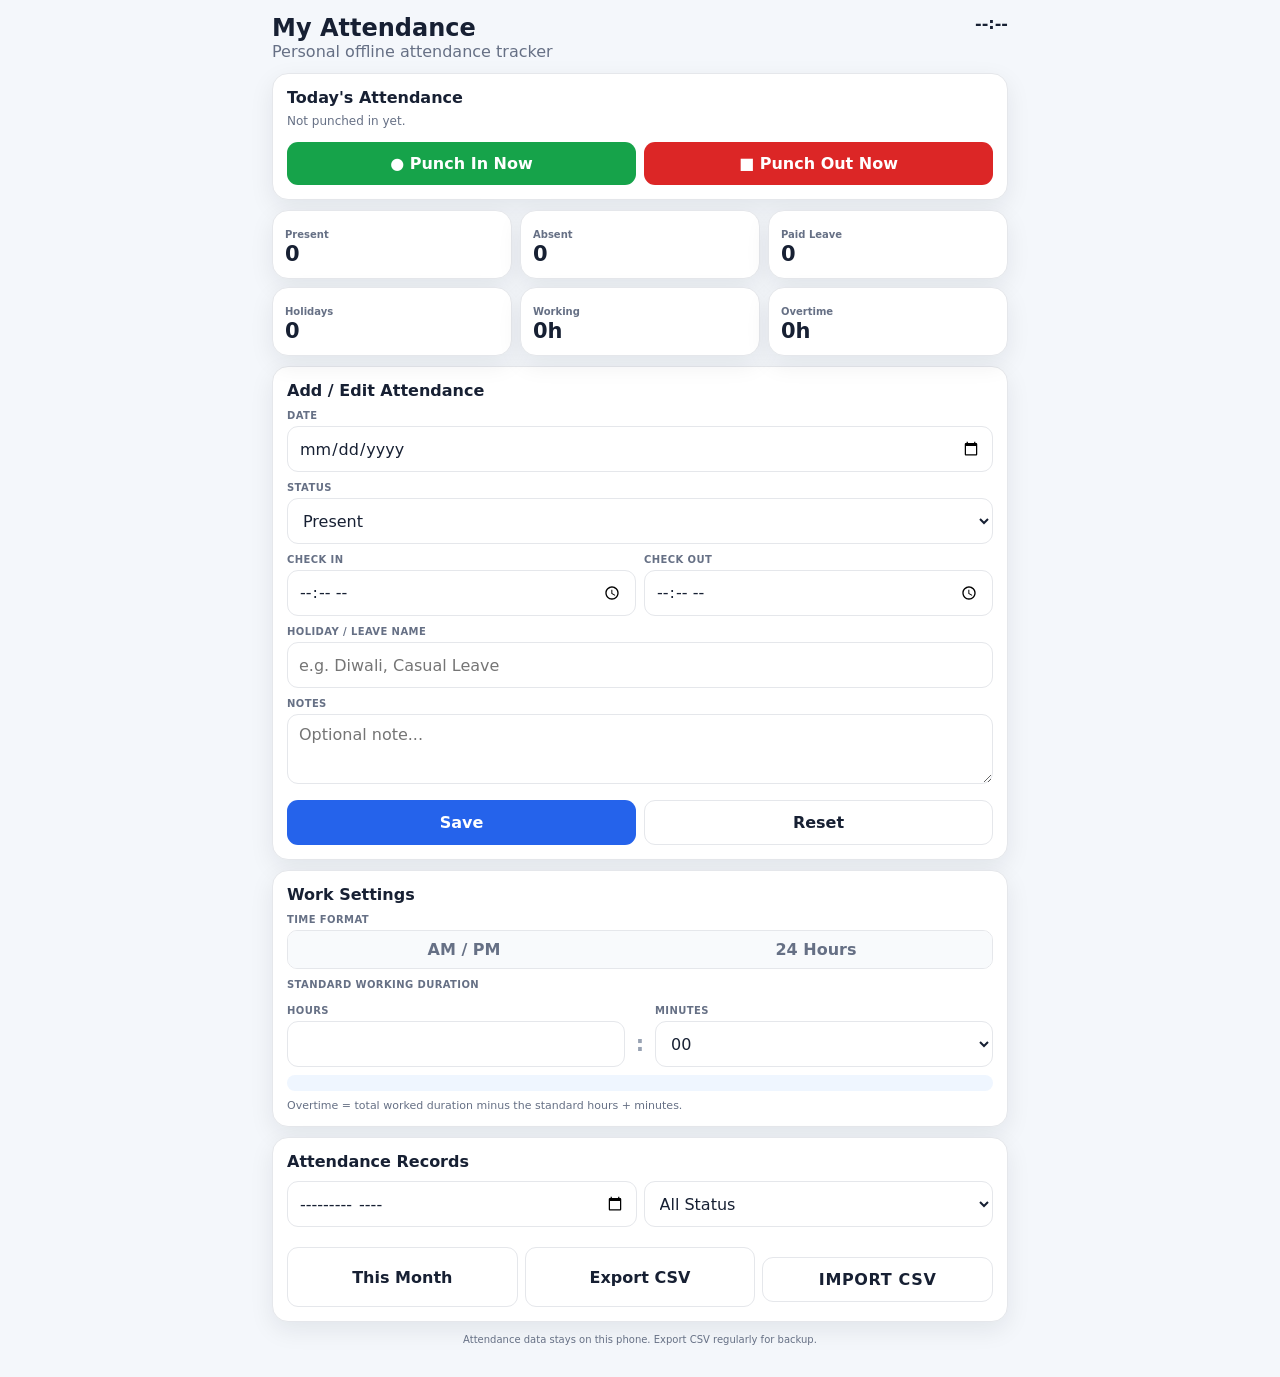
==== app/src/main/assets/index.html @ 07deb820 "Add mobile attendance app UI" ====
<!doctype html>
<html lang="en">
<head>
<meta charset="utf-8"><meta name="viewport" content="width=device-width,initial-scale=1,viewport-fit=cover">
<title>My Attendance</title>
<style>
:root{--bg:#f4f7fb;--card:#fff;--text:#172033;--muted:#667085;--line:#e5e7eb;--blue:#2563eb;--green:#16a34a;--red:#dc2626;--shadow:0 8px 24px rgba(16,24,40,.08)}*{box-sizing:border-box}body{margin:0;background:var(--bg);color:var(--text);font-family:system-ui,-apple-system,Segoe UI,Roboto,Arial,sans-serif}.wrap{max-width:760px;margin:auto;padding:14px 12px 32px}.head{display:flex;justify-content:space-between;align-items:flex-start;gap:12px;margin-bottom:12px}h1{font-size:24px;margin:0}.sub,.muted{color:var(--muted)}.clock{text-align:right;font-weight:800}.clock small{display:block;font-weight:600;color:var(--muted);font-size:11px}.card{background:var(--card);border:1px solid var(--line);border-radius:16px;box-shadow:var(--shadow)}.today{padding:14px;margin-bottom:10px}.today h2{font-size:16px;margin:0 0 5px}.todayInfo{font-size:12px;color:var(--muted);line-height:1.5}.punch{display:grid;grid-template-columns:1fr 1fr;gap:8px;margin-top:12px}button,.btn{border:0;border-radius:11px;padding:12px;font:inherit;font-weight:800;cursor:pointer}.in{background:var(--green);color:#fff}.out{background:var(--red);color:#fff}.secondary{background:#fff;border:1px solid var(--line);color:var(--text)}.primary{background:var(--blue);color:#fff}.stats{display:grid;grid-template-columns:repeat(3,1fr);gap:8px;margin-bottom:10px}.stat{padding:12px}.stat b{display:block;font-size:21px}.stat span{font-size:10px;color:var(--muted);font-weight:800}.panel{padding:14px;margin-bottom:10px}.panel h2{font-size:16px;margin:0 0 10px}label{display:block;font-size:10px;letter-spacing:.04em;color:var(--muted);font-weight:900;text-transform:uppercase;margin:10px 0 5px}input,select,textarea{width:100%;min-height:46px;border:1px solid var(--line);border-radius:11px;padding:10px 11px;background:#fff;color:var(--text);font:inherit;font-size:16px}textarea{min-height:70px;resize:vertical}.row{display:grid;grid-template-columns:1fr 1fr;gap:8px}.duration{display:grid;grid-template-columns:1fr 18px 1fr;align-items:end;gap:6px}.sep{height:46px;display:grid;place-items:center;font-size:21px;font-weight:900;color:#98a2b3}.seg{display:grid;grid-template-columns:1fr 1fr;border:1px solid var(--line);border-radius:10px;overflow:hidden}.seg button{border-radius:0;background:#f8fafc;color:var(--muted);padding:9px}.seg button.on{background:#fff;color:var(--blue);box-shadow:0 1px 5px rgba(0,0,0,.08)}.actions{display:grid;grid-template-columns:1fr 1fr;gap:8px;margin-top:12px}.toolbar{display:grid;grid-template-columns:1fr 1fr 1fr;gap:7px;margin-top:10px}.toolbar .btn{text-align:center}.filters{display:grid;grid-template-columns:1fr 1fr;gap:7px;margin-bottom:10px}.records{display:grid;gap:8px}.record{border:1px solid var(--line);border-radius:13px;padding:11px;background:#fff}.recordTop{display:flex;justify-content:space-between;gap:8px;align-items:center;border-bottom:1px solid #eef1f5;padding-bottom:7px;margin-bottom:7px}.date{font-weight:900}.badge{font-size:10px;font-weight:900;padding:4px 7px;border-radius:999px}.present{background:#dcfce7;color:#166534}.absent{background:#fee2e2;color:#991b1b}.paid{background:#ede9fe;color:#5b21b6}.unpaid{background:#fff1f2;color:#9f1239}.half{background:#fef3c7;color:#92400e}.holiday{background:#cffafe;color:#155e75}.week{background:#e0f2fe;color:#075985}.recordGrid{display:grid;grid-template-columns:1fr 1fr;gap:5px;font-size:12px}.wide{grid-column:1/-1}.recordBtns{display:grid;grid-template-columns:1fr 1fr;gap:7px;margin-top:8px}.recordBtns button{padding:8px}.preview{margin-top:8px;text-align:center;background:#eff6ff;color:#1d4ed8;padding:8px;border-radius:9px;font-size:12px;font-weight:800}.empty{text-align:center;color:var(--muted);padding:24px 8px}.footer{text-align:center;color:var(--muted);font-size:10px;margin-top:12px}@media(max-width:420px){.stats{grid-template-columns:repeat(2,1fr)}.toolbar{grid-template-columns:1fr}.row{grid-template-columns:1fr}.head{display:block}.clock{text-align:left;margin-top:8px}}@media(max-width:340px){.punch,.filters,.actions{grid-template-columns:1fr}.duration{grid-template-columns:1fr}.sep{display:none}}
</style>
</head>
<body><div class="wrap">
<div class="head"><div><h1>My Attendance</h1><div class="sub">Personal offline attendance tracker</div></div><div class="clock" id="clock">--:--<small id="clockDate"></small></div></div>
<div class="card today"><h2>Today's Attendance</h2><div class="todayInfo" id="todayInfo">Not punched in yet.</div><div class="punch"><button class="in" onclick="punchIn()">● Punch In Now</button><button class="out" onclick="punchOut()">■ Punch Out Now</button></div></div>
<div class="stats"><div class="card stat"><span>Present</span><b id="sPresent">0</b></div><div class="card stat"><span>Absent</span><b id="sAbsent">0</b></div><div class="card stat"><span>Paid Leave</span><b id="sPaid">0</b></div><div class="card stat"><span>Holidays</span><b id="sHoliday">0</b></div><div class="card stat"><span>Working</span><b id="sWork">0h</b></div><div class="card stat"><span>Overtime</span><b id="sOT">0h</b></div></div>
<div class="card panel"><h2 id="formTitle">Add / Edit Attendance</h2><input type="hidden" id="editId">
<label>Date</label><input id="date" type="date">
<label>Status</label><select id="status" onchange="statusChanged()"><option>Present</option><option>Absent</option><option>Paid Leave</option><option>Unpaid Leave</option><option>Half Day</option><option>Holiday</option><option>Week Off</option></select>
<div class="row"><div><label>Check In</label><input id="checkIn" type="time"></div><div><label>Check Out</label><input id="checkOut" type="time"></div></div>
<label>Holiday / Leave Name</label><input id="reason" placeholder="e.g. Diwali, Casual Leave">
<label>Notes</label><textarea id="notes" placeholder="Optional note..."></textarea>
<div class="actions"><button class="primary" onclick="saveEntry()">Save</button><button class="secondary" onclick="resetForm()">Reset</button></div>
</div>
<div class="card panel"><h2>Work Settings</h2><label>Time Format</label><div class="seg"><button id="fmt12" onclick="setFormat('12h')">AM / PM</button><button id="fmt24" onclick="setFormat('24h')">24 Hours</button></div>
<label>Standard Working Duration</label><div class="duration"><div><label>Hours</label><input id="stdH" type="number" min="0" max="23" step="1" inputmode="numeric" onchange="saveSettings()"></div><div class="sep">:</div><div><label>Minutes</label><select id="stdM" onchange="saveSettings()"><option value="0">00</option><option value="5">05</option><option value="10">10</option><option value="15">15</option><option value="20">20</option><option value="25">25</option><option value="30">30</option><option value="35">35</option><option value="40">40</option><option value="45">45</option><option value="50">50</option><option value="55">55</option></select></div></div><div class="preview" id="stdPreview"></div><div class="muted" style="font-size:11px;margin-top:8px">Overtime = total worked duration minus the standard hours + minutes.</div></div>
<div class="card panel"><h2>Attendance Records</h2><div class="filters"><input id="month" type="month" onchange="render()"><select id="filter" onchange="render()"><option value="">All Status</option><option>Present</option><option>Absent</option><option>Paid Leave</option><option>Unpaid Leave</option><option>Half Day</option><option>Holiday</option><option>Week Off</option></select></div><div class="records" id="records"></div><div class="toolbar"><button class="secondary" onclick="thisMonth()">This Month</button><button class="secondary" onclick="exportCSV()">Export CSV</button><label class="btn secondary">Import CSV<input type="file" accept=".csv,text/csv" hidden onchange="importCSV(event)"></label></div></div>
<div class="footer">Attendance data stays on this phone. Export CSV regularly for backup.</div></div>
<script>
const DATA='attendance_v5',SET='attendance_settings_v5';
const $=id=>document.getElementById(id);function today(){let d=new Date();return `${d.getFullYear()}-${String(d.getMonth()+1).padStart(2,'0')}-${String(d.getDate()).padStart(2,'0')}`}function curMonth(){return today().slice(0,7)}function now(){let d=new Date();return `${String(d.getHours()).padStart(2,'0')}:${String(d.getMinutes()).padStart(2,'0')}`}function uid(){return Date.now().toString(36)+Math.random().toString(36).slice(2,7)}function data(){try{return JSON.parse(localStorage.getItem(DATA)||'[]')}catch(e){return[]}}function put(v){localStorage.setItem(DATA,JSON.stringify(v))}function settings(){try{return Object.assign({h:8,m:0,fmt:'12h'},JSON.parse(localStorage.getItem(SET)||'{}'))}catch(e){return{h:8,m:0,fmt:'12h'}}}function saveSettings(){let s=settings(),h=Math.max(0,Math.min(23,parseInt($('stdH').value)||0)),m=parseInt($('stdM').value)||0;s.h=h;s.m=m;localStorage.setItem(SET,JSON.stringify(s));loadSettings();render()}function loadSettings(){let s=settings();$('stdH').value=s.h;$('stdM').value=String(s.m);$('fmt12').classList.toggle('on',s.fmt==='12h');$('fmt24').classList.toggle('on',s.fmt==='24h');$('stdPreview').textContent=`Standard day: ${s.h}h ${String(s.m).padStart(2,'0')}m`}function setFormat(f){let s=settings();s.fmt=f;localStorage.setItem(SET,JSON.stringify(s));loadSettings();tick();render()}function workM(a,b){if(!a||!b)return 0;let [ah,am]=a.split(':').map(Number),[bh,bm]=b.split(':').map(Number),x=ah*60+am,y=bh*60+bm;if(y<x)y+=1440;return Math.max(0,y-x)}function otM(a,b){let w=workM(a,b),s=settings();return Math.max(0,w-(s.h*60+s.m))}function dur(m){if(!m)return '—';let h=Math.floor(m/60),x=m%60;return h&&x?`${h}h ${x}m`:h?`${h}h`:`${x}m`}function ft(t){if(!t)return '—';let [h,m]=t.split(':').map(Number),s=settings();if(s.fmt==='24h')return `${String(h).padStart(2,'0')}:${String(m).padStart(2,'0')}`;let p=h>=12?'PM':'AM';return `${String(h%12||12).padStart(2,'0')}:${String(m).padStart(2,'0')} ${p}`}function fd(x){if(!x)return '';let [y,m,d]=x.split('-');return `${d}.${m}.${y}`}function cls(s){return {'Present':'present','Absent':'absent','Paid Leave':'paid','Unpaid Leave':'unpaid','Half Day':'half','Holiday':'holiday','Week Off':'week'}[s]||''}function esc(v=''){return String(v).replace(/[&<>"']/g,c=>({'&':'&amp;','<':'&lt;','>':'&gt;','"':'&quot;',"'":'&#39;'}[c]))}
function tick(){let d=new Date(),s=settings();$('clock').childNodes[0].nodeValue=d.toLocaleTimeString([],{hour:'2-digit',minute:'2-digit',second:'2-digit',hour12:s.fmt==='12h'})+' ';$('clockDate').textContent=d.toLocaleDateString([],{weekday:'short',day:'2-digit',month:'short',year:'numeric'})}setInterval(tick,1000);
function punchIn(){let a=data(),x=a.find(r=>r.date===today()),t=now();if(x&&x.checkIn&&!confirm(`Punch In already ${ft(x.checkIn)}. Replace with ${ft(t)}?`))return;if(!x){x={id:uid(),date:today(),status:'Present',checkIn:'',checkOut:'',reason:'',notes:''};a.push(x)}x.status='Present';x.checkIn=t;put(a);render()}function punchOut(){let a=data(),x=a.find(r=>r.date===today()),t=now();if(!x){if(!confirm('No Punch In found. Save Punch Out anyway?'))return;x={id:uid(),date:today(),status:'Present',checkIn:'',checkOut:'',reason:'',notes:''};a.push(x)}if(x.checkOut&&!confirm(`Punch Out already ${ft(x.checkOut)}. Replace with ${ft(t)}?`))return;x.checkOut=t;put(a);render()}
function statusChanged(){if(['Absent','Paid Leave','Unpaid Leave','Holiday','Week Off'].includes($('status').value)){$('checkIn').value='';$('checkOut').value=''}}function saveEntry(){let d=$('date').value;if(!d)return alert('Please select a date.');let a=data(),id=$('editId').value,dup=a.find(x=>x.date===d&&x.id!==id);if(dup&&!confirm('An entry already exists for this date. Replace it?'))return;if(dup)a=a.filter(x=>x.id!==dup.id);let e={id:id||uid(),date:d,status:$('status').value,checkIn:$('checkIn').value,checkOut:$('checkOut').value,reason:$('reason').value.trim(),notes:$('notes').value.trim()},i=a.findIndex(x=>x.id===e.id);if(i>=0)a[i]=e;else a.push(e);put(a);resetForm();render()}function resetForm(){$('editId').value='';$('date').value=today();$('status').value='Present';$('checkIn').value='';$('checkOut').value='';$('reason').value='';$('notes').value='';$('formTitle').textContent='Add / Edit Attendance'}function editEntry(id){let x=data().find(r=>r.id===id);if(!x)return;$('editId').value=x.id;$('date').value=x.date;$('status').value=x.status;$('checkIn').value=x.checkIn||'';$('checkOut').value=x.checkOut||'';$('reason').value=x.reason||'';$('notes').value=x.notes||'';$('formTitle').textContent='Edit Attendance';scrollTo({top:0,behavior:'smooth'})}function del(id){if(confirm('Delete this attendance record?')){put(data().filter(x=>x.id!==id));render()}}function thisMonth(){$('month').value=curMonth();render()}
function render(){let mo=$('month').value,f=$('filter').value,a=data().sort((x,y)=>y.date.localeCompare(x.date)),v=a.filter(x=>(!mo||x.date.startsWith(mo))&&(!f||x.status===f));$('records').innerHTML=v.length?v.map(x=>`<div class="record"><div class="recordTop"><div class="date">${fd(x.date)}</div><span class="badge ${cls(x.status)}">${esc(x.status)}</span></div><div class="recordGrid"><div>In: <b>${ft(x.checkIn)}</b></div><div>Out: <b>${ft(x.checkOut)}</b></div><div>Worked: <b>${dur(workM(x.checkIn,x.checkOut))}</b></div><div>OT: <b>${dur(otM(x.checkIn,x.checkOut))}</b></div>${x.reason?`<div class="wide">Reason: ${esc(x.reason)}</div>`:''}${x.notes?`<div class="wide muted">${esc(x.notes)}</div>`:''}</div><div class="recordBtns"><button class="secondary" onclick="editEntry('${x.id}')">Edit</button><button class="secondary" onclick="del('${x.id}')">Delete</button></div></div>`).join(''):'<div class="empty">No attendance records for this filter.</div>';let md=a.filter(x=>!mo||x.date.startsWith(mo));$('sPresent').textContent=md.filter(x=>x.status==='Present').length;$('sAbsent').textContent=md.filter(x=>x.status==='Absent').length;$('sPaid').textContent=md.filter(x=>x.status==='Paid Leave').length;$('sHoliday').textContent=md.filter(x=>x.status==='Holiday').length;let w=md.reduce((n,x)=>n+workM(x.checkIn,x.checkOut),0),o=md.reduce((n,x)=>n+otM(x.checkIn,x.checkOut),0);$('sWork').textContent=w?dur(w):'0h';$('sOT').textContent=o?dur(o):'0h';let t=a.find(x=>x.date===today());$('todayInfo').textContent=t?`${t.status} • In: ${ft(t.checkIn)} • Out: ${ft(t.checkOut)}${workM(t.checkIn,t.checkOut)?` • ${dur(workM(t.checkIn,t.checkOut))} worked`:''}${otM(t.checkIn,t.checkOut)?` • ${dur(otM(t.checkIn,t.checkOut))} overtime`:''}`:'Not punched in yet.'}
function csvCell(v){v=String(v??'');return /[",\n]/.test(v)?`"${v.replace(/"/g,'""')}"`:v}function exportCSV(){let s=settings(),a=data().sort((x,y)=>x.date.localeCompare(y.date)),lines=[['Date','Status','Check In','Check Out','Working Minutes','Standard Hours','Standard Minutes','Overtime Minutes','Reason','Notes'].join(',')];a.forEach(x=>lines.push([x.date,x.status,x.checkIn||'',x.checkOut||'',workM(x.checkIn,x.checkOut),s.h,s.m,otM(x.checkIn,x.checkOut),x.reason||'',x.notes||''].map(csvCell).join(',')));let txt=lines.join('\n'),name='attendance_'+today()+'.csv';if(window.Android&&Android.saveCsv){Android.saveCsv(name,txt);return}let blob=new Blob([txt],{type:'text/csv'}),u=URL.createObjectURL(blob),ael=document.createElement('a');ael.href=u;ael.download=name;ael.click();URL.revokeObjectURL(u)}function parseCSV(t){let out=[],row=[],cell='',q=false;for(let i=0;i<t.length;i++){let c=t[i],n=t[i+1];if(q){if(c==='"'&&n==='"'){cell+='"';i++}else if(c==='"')q=false;else cell+=c}else{if(c==='"')q=true;else if(c===','){row.push(cell);cell=''}else if(c==='\n'){row.push(cell);out.push(row);row=[];cell=''}else if(c!=='\r')cell+=c}}if(cell.length||row.length){row.push(cell);out.push(row)}return out}function importCSV(ev){let f=ev.target.files[0];if(!f)return,r=new FileReader();r.onload=()=>{let ar=parseCSV(r.result);if(ar.length<2)return alert('CSV has no data.');let h=ar[0].map(x=>x.trim().toLowerCase()),idx=n=>h.indexOf(n),inc=[];ar.slice(1).forEach((v,i)=>{let d=v[idx('date')]||'';if(!/^\d{4}-\d{2}-\d{2}$/.test(d))return;inc.push({id:'i'+uid()+i,date:d,status:v[idx('status')]||'Present',checkIn:v[idx('check in')]||'',checkOut:v[idx('check out')]||'',reason:v[idx('reason')]||'',notes:v[idx('notes')]||''})});let a=data();inc.forEach(n=>{a=a.filter(x=>x.date!==n.date);a.push(n)});put(a);render();alert(`Imported ${inc.length} records.`);ev.target.value=''};r.readAsText(f)}
$('date').value=today();$('month').value=curMonth();loadSettings();render();tick();
</script></body></html>
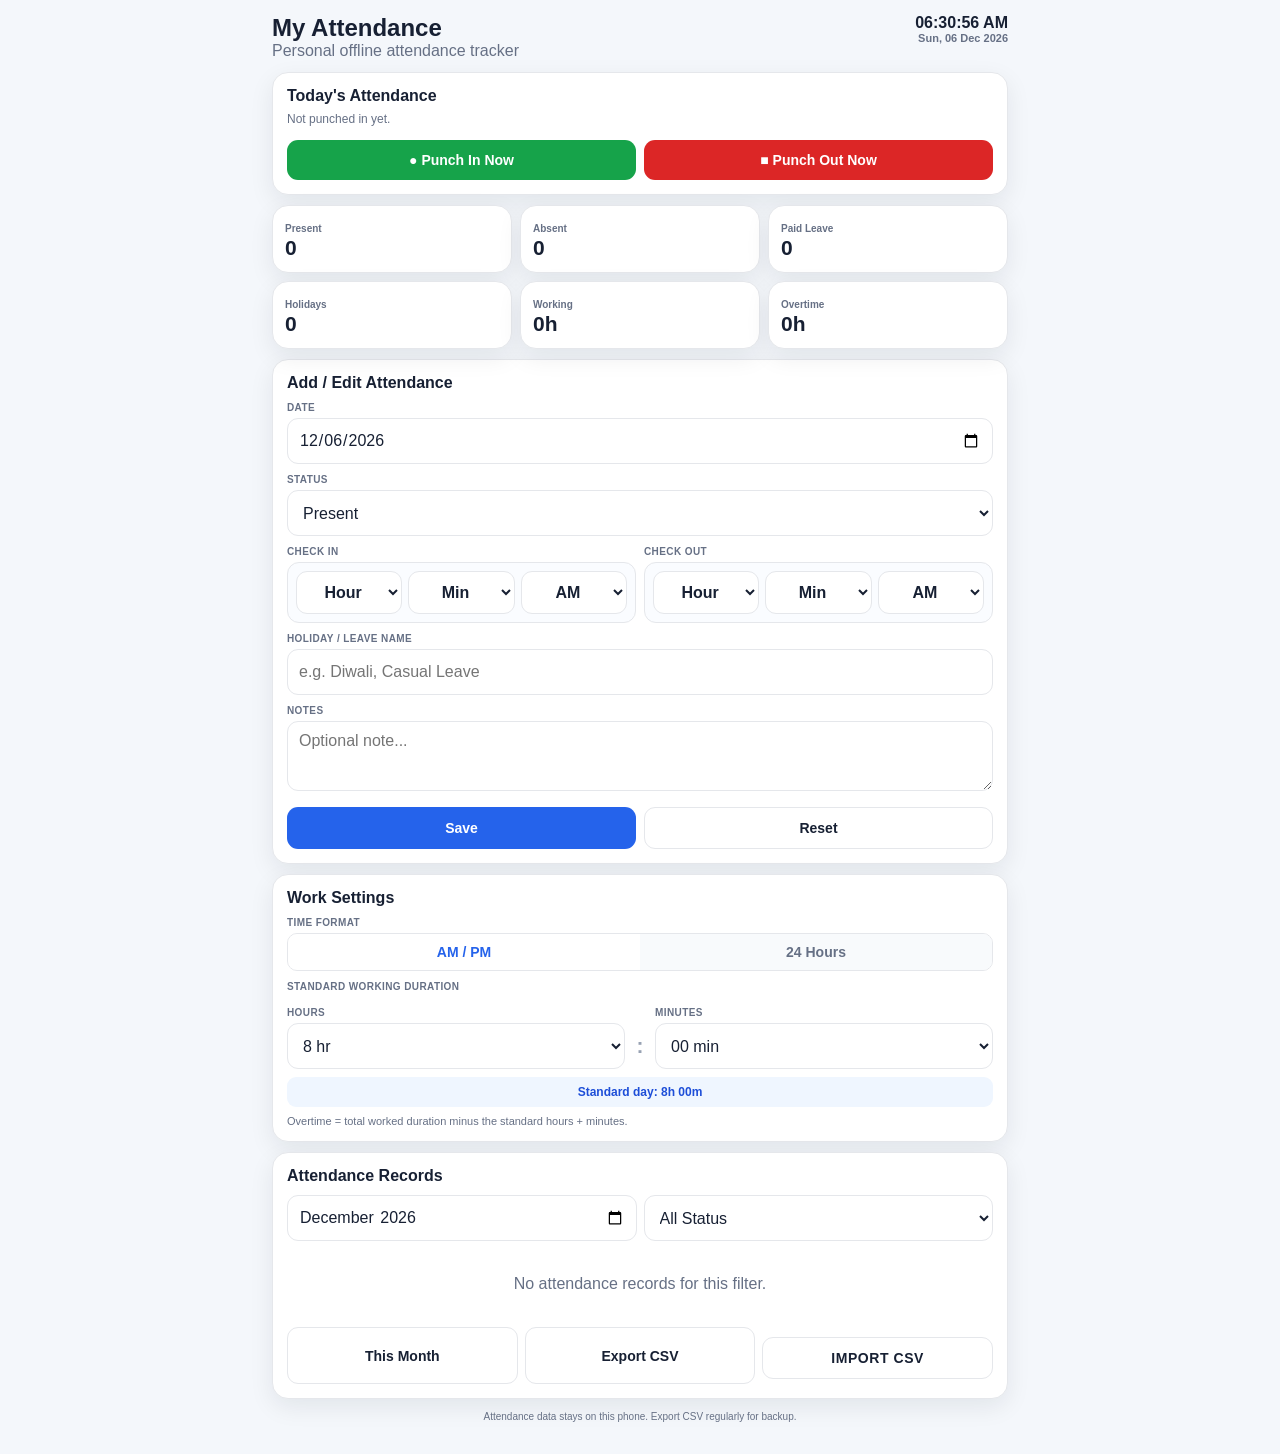
==== commit b4220ee3: "Fix Android attendance interactions and AM PM time pickers" ====
--- a/app/src/main/assets/index.html
+++ b/app/src/main/assets/index.html
@@ -1,35 +1,580 @@
 <!doctype html>
 <html lang="en">
 <head>
-<meta charset="utf-8"><meta name="viewport" content="width=device-width,initial-scale=1,viewport-fit=cover">
+<meta charset="utf-8">
+<meta name="viewport" content="width=device-width,initial-scale=1,viewport-fit=cover">
 <title>My Attendance</title>
 <style>
-:root{--bg:#f4f7fb;--card:#fff;--text:#172033;--muted:#667085;--line:#e5e7eb;--blue:#2563eb;--green:#16a34a;--red:#dc2626;--shadow:0 8px 24px rgba(16,24,40,.08)}*{box-sizing:border-box}body{margin:0;background:var(--bg);color:var(--text);font-family:system-ui,-apple-system,Segoe UI,Roboto,Arial,sans-serif}.wrap{max-width:760px;margin:auto;padding:14px 12px 32px}.head{display:flex;justify-content:space-between;align-items:flex-start;gap:12px;margin-bottom:12px}h1{font-size:24px;margin:0}.sub,.muted{color:var(--muted)}.clock{text-align:right;font-weight:800}.clock small{display:block;font-weight:600;color:var(--muted);font-size:11px}.card{background:var(--card);border:1px solid var(--line);border-radius:16px;box-shadow:var(--shadow)}.today{padding:14px;margin-bottom:10px}.today h2{font-size:16px;margin:0 0 5px}.todayInfo{font-size:12px;color:var(--muted);line-height:1.5}.punch{display:grid;grid-template-columns:1fr 1fr;gap:8px;margin-top:12px}button,.btn{border:0;border-radius:11px;padding:12px;font:inherit;font-weight:800;cursor:pointer}.in{background:var(--green);color:#fff}.out{background:var(--red);color:#fff}.secondary{background:#fff;border:1px solid var(--line);color:var(--text)}.primary{background:var(--blue);color:#fff}.stats{display:grid;grid-template-columns:repeat(3,1fr);gap:8px;margin-bottom:10px}.stat{padding:12px}.stat b{display:block;font-size:21px}.stat span{font-size:10px;color:var(--muted);font-weight:800}.panel{padding:14px;margin-bottom:10px}.panel h2{font-size:16px;margin:0 0 10px}label{display:block;font-size:10px;letter-spacing:.04em;color:var(--muted);font-weight:900;text-transform:uppercase;margin:10px 0 5px}input,select,textarea{width:100%;min-height:46px;border:1px solid var(--line);border-radius:11px;padding:10px 11px;background:#fff;color:var(--text);font:inherit;font-size:16px}textarea{min-height:70px;resize:vertical}.row{display:grid;grid-template-columns:1fr 1fr;gap:8px}.duration{display:grid;grid-template-columns:1fr 18px 1fr;align-items:end;gap:6px}.sep{height:46px;display:grid;place-items:center;font-size:21px;font-weight:900;color:#98a2b3}.seg{display:grid;grid-template-columns:1fr 1fr;border:1px solid var(--line);border-radius:10px;overflow:hidden}.seg button{border-radius:0;background:#f8fafc;color:var(--muted);padding:9px}.seg button.on{background:#fff;color:var(--blue);box-shadow:0 1px 5px rgba(0,0,0,.08)}.actions{display:grid;grid-template-columns:1fr 1fr;gap:8px;margin-top:12px}.toolbar{display:grid;grid-template-columns:1fr 1fr 1fr;gap:7px;margin-top:10px}.toolbar .btn{text-align:center}.filters{display:grid;grid-template-columns:1fr 1fr;gap:7px;margin-bottom:10px}.records{display:grid;gap:8px}.record{border:1px solid var(--line);border-radius:13px;padding:11px;background:#fff}.recordTop{display:flex;justify-content:space-between;gap:8px;align-items:center;border-bottom:1px solid #eef1f5;padding-bottom:7px;margin-bottom:7px}.date{font-weight:900}.badge{font-size:10px;font-weight:900;padding:4px 7px;border-radius:999px}.present{background:#dcfce7;color:#166534}.absent{background:#fee2e2;color:#991b1b}.paid{background:#ede9fe;color:#5b21b6}.unpaid{background:#fff1f2;color:#9f1239}.half{background:#fef3c7;color:#92400e}.holiday{background:#cffafe;color:#155e75}.week{background:#e0f2fe;color:#075985}.recordGrid{display:grid;grid-template-columns:1fr 1fr;gap:5px;font-size:12px}.wide{grid-column:1/-1}.recordBtns{display:grid;grid-template-columns:1fr 1fr;gap:7px;margin-top:8px}.recordBtns button{padding:8px}.preview{margin-top:8px;text-align:center;background:#eff6ff;color:#1d4ed8;padding:8px;border-radius:9px;font-size:12px;font-weight:800}.empty{text-align:center;color:var(--muted);padding:24px 8px}.footer{text-align:center;color:var(--muted);font-size:10px;margin-top:12px}@media(max-width:420px){.stats{grid-template-columns:repeat(2,1fr)}.toolbar{grid-template-columns:1fr}.row{grid-template-columns:1fr}.head{display:block}.clock{text-align:left;margin-top:8px}}@media(max-width:340px){.punch,.filters,.actions{grid-template-columns:1fr}.duration{grid-template-columns:1fr}.sep{display:none}}
+:root{--bg:#f4f7fb;--card:#fff;--text:#172033;--muted:#667085;--line:#e5e7eb;--blue:#2563eb;--green:#16a34a;--red:#dc2626;--shadow:0 8px 24px rgba(16,24,40,.08)}
+*{box-sizing:border-box}
+html,body{margin:0;padding:0;background:var(--bg);color:var(--text);font-family:Arial,Helvetica,sans-serif}
+body{padding-top:env(safe-area-inset-top);padding-bottom:env(safe-area-inset-bottom)}
+.wrap{max-width:760px;margin:0 auto;padding:14px 12px 32px}
+.head{display:flex;justify-content:space-between;align-items:flex-start;gap:12px;margin-bottom:12px}
+h1{font-size:24px;margin:0}.sub,.muted{color:var(--muted)}.clock{text-align:right;font-weight:800}.clock small{display:block;font-weight:600;color:var(--muted);font-size:11px}
+.card{background:var(--card);border:1px solid var(--line);border-radius:16px;box-shadow:var(--shadow)}
+.today{padding:14px;margin-bottom:10px}.today h2{font-size:16px;margin:0 0 5px}.todayInfo{font-size:12px;color:var(--muted);line-height:1.5}
+.punch{display:grid;grid-template-columns:1fr 1fr;gap:8px;margin-top:12px}
+button,.btn{border:0;border-radius:11px;padding:12px;font-size:14px;font-weight:800;cursor:pointer}
+.in{background:var(--green);color:#fff}.out{background:var(--red);color:#fff}.secondary{background:#fff;border:1px solid var(--line);color:var(--text)}.primary{background:var(--blue);color:#fff}
+.stats{display:grid;grid-template-columns:repeat(3,1fr);gap:8px;margin-bottom:10px}.stat{padding:12px}.stat b{display:block;font-size:21px}.stat span{font-size:10px;color:var(--muted);font-weight:800}
+.panel{padding:14px;margin-bottom:10px}.panel h2{font-size:16px;margin:0 0 10px}
+label{display:block;font-size:10px;letter-spacing:.04em;color:var(--muted);font-weight:900;text-transform:uppercase;margin:10px 0 5px}
+input,select,textarea{width:100%;min-height:46px;border:1px solid var(--line);border-radius:11px;padding:10px 11px;background:#fff;color:var(--text);font-family:Arial,Helvetica,sans-serif;font-size:16px}
+textarea{min-height:70px;resize:vertical}
+.row{display:grid;grid-template-columns:1fr 1fr;gap:8px}
+.timeBox{border:1px solid var(--line);border-radius:12px;padding:8px;background:#fafcff}
+.timeRow{display:grid;grid-template-columns:1fr 1fr 1fr;gap:6px}
+.timeRow.mode24{grid-template-columns:1fr 1fr}
+.timeRow select{min-width:0;text-align:center;padding:8px 4px;min-height:43px;font-weight:800}
+.periodHidden{display:none!important}
+.duration{display:grid;grid-template-columns:1fr 18px 1fr;align-items:end;gap:6px}.sep{height:46px;display:grid;place-items:center;font-size:21px;font-weight:900;color:#98a2b3}
+.seg{display:grid;grid-template-columns:1fr 1fr;border:1px solid var(--line);border-radius:10px;overflow:hidden}
+.seg button{border-radius:0;background:#f8fafc;color:var(--muted);padding:10px}.seg button.on{background:#fff;color:var(--blue);box-shadow:0 1px 5px rgba(0,0,0,.08)}
+.actions{display:grid;grid-template-columns:1fr 1fr;gap:8px;margin-top:12px}.toolbar{display:grid;grid-template-columns:1fr 1fr 1fr;gap:7px;margin-top:10px}.toolbar .btn{text-align:center}
+.filters{display:grid;grid-template-columns:1fr 1fr;gap:7px;margin-bottom:10px}
+.records{display:grid;gap:8px}.record{border:1px solid var(--line);border-radius:13px;padding:11px;background:#fff}
+.recordTop{display:flex;justify-content:space-between;gap:8px;align-items:center;border-bottom:1px solid #eef1f5;padding-bottom:7px;margin-bottom:7px}.dateText{font-weight:900}
+.badge{font-size:10px;font-weight:900;padding:4px 7px;border-radius:999px}.present{background:#dcfce7;color:#166534}.absent{background:#fee2e2;color:#991b1b}.paid{background:#ede9fe;color:#5b21b6}.unpaid{background:#fff1f2;color:#9f1239}.half{background:#fef3c7;color:#92400e}.holiday{background:#cffafe;color:#155e75}.week{background:#e0f2fe;color:#075985}
+.recordGrid{display:grid;grid-template-columns:1fr 1fr;gap:5px;font-size:12px}.wide{grid-column:1/-1}.recordBtns{display:grid;grid-template-columns:1fr 1fr;gap:7px;margin-top:8px}.recordBtns button{padding:8px}
+.preview{margin-top:8px;text-align:center;background:#eff6ff;color:#1d4ed8;padding:8px;border-radius:9px;font-size:12px;font-weight:800}
+.empty{text-align:center;color:var(--muted);padding:24px 8px}.footer{text-align:center;color:var(--muted);font-size:10px;margin-top:12px}
+.notice{display:none;margin-bottom:10px;padding:9px 10px;border-radius:10px;background:#fff7ed;color:#9a3412;border:1px solid #fed7aa;font-size:12px}
+@media(max-width:420px){.stats{grid-template-columns:repeat(2,1fr)}.toolbar{grid-template-columns:1fr}.row{grid-template-columns:1fr}.head{display:block}.clock{text-align:left;margin-top:8px}}
+@media(max-width:350px){.punch,.filters,.actions{grid-template-columns:1fr}.duration{grid-template-columns:1fr}.sep{display:none}.timeRow{grid-template-columns:1fr 1fr}.timeRow select:last-child{grid-column:1/-1}}
 </style>
 </head>
-<body><div class="wrap">
-<div class="head"><div><h1>My Attendance</h1><div class="sub">Personal offline attendance tracker</div></div><div class="clock" id="clock">--:--<small id="clockDate"></small></div></div>
-<div class="card today"><h2>Today's Attendance</h2><div class="todayInfo" id="todayInfo">Not punched in yet.</div><div class="punch"><button class="in" onclick="punchIn()">● Punch In Now</button><button class="out" onclick="punchOut()">■ Punch Out Now</button></div></div>
-<div class="stats"><div class="card stat"><span>Present</span><b id="sPresent">0</b></div><div class="card stat"><span>Absent</span><b id="sAbsent">0</b></div><div class="card stat"><span>Paid Leave</span><b id="sPaid">0</b></div><div class="card stat"><span>Holidays</span><b id="sHoliday">0</b></div><div class="card stat"><span>Working</span><b id="sWork">0h</b></div><div class="card stat"><span>Overtime</span><b id="sOT">0h</b></div></div>
-<div class="card panel"><h2 id="formTitle">Add / Edit Attendance</h2><input type="hidden" id="editId">
-<label>Date</label><input id="date" type="date">
-<label>Status</label><select id="status" onchange="statusChanged()"><option>Present</option><option>Absent</option><option>Paid Leave</option><option>Unpaid Leave</option><option>Half Day</option><option>Holiday</option><option>Week Off</option></select>
-<div class="row"><div><label>Check In</label><input id="checkIn" type="time"></div><div><label>Check Out</label><input id="checkOut" type="time"></div></div>
-<label>Holiday / Leave Name</label><input id="reason" placeholder="e.g. Diwali, Casual Leave">
-<label>Notes</label><textarea id="notes" placeholder="Optional note..."></textarea>
-<div class="actions"><button class="primary" onclick="saveEntry()">Save</button><button class="secondary" onclick="resetForm()">Reset</button></div>
+<body>
+<div class="wrap">
+  <div id="notice" class="notice"></div>
+  <div class="head">
+    <div><h1>My Attendance</h1><div class="sub">Personal offline attendance tracker</div></div>
+    <div class="clock" id="clock">--:--<small id="clockDate"></small></div>
+  </div>
+
+  <div class="card today">
+    <h2>Today's Attendance</h2>
+    <div class="todayInfo" id="todayInfo">Not punched in yet.</div>
+    <div class="punch">
+      <button type="button" class="in" onclick="punchIn()">● Punch In Now</button>
+      <button type="button" class="out" onclick="punchOut()">■ Punch Out Now</button>
+    </div>
+  </div>
+
+  <div class="stats">
+    <div class="card stat"><span>Present</span><b id="sPresent">0</b></div>
+    <div class="card stat"><span>Absent</span><b id="sAbsent">0</b></div>
+    <div class="card stat"><span>Paid Leave</span><b id="sPaid">0</b></div>
+    <div class="card stat"><span>Holidays</span><b id="sHoliday">0</b></div>
+    <div class="card stat"><span>Working</span><b id="sWork">0h</b></div>
+    <div class="card stat"><span>Overtime</span><b id="sOT">0h</b></div>
+  </div>
+
+  <div class="card panel">
+    <h2 id="formTitle">Add / Edit Attendance</h2>
+    <input type="hidden" id="editId">
+
+    <label>Date</label>
+    <input id="date" type="date">
+
+    <label>Status</label>
+    <select id="status" onchange="statusChanged()">
+      <option>Present</option><option>Absent</option><option>Paid Leave</option><option>Unpaid Leave</option>
+      <option>Half Day</option><option>Holiday</option><option>Week Off</option>
+    </select>
+
+    <div class="row">
+      <div>
+        <label>Check In</label>
+        <div class="timeBox"><div id="checkInRow" class="timeRow">
+          <select id="checkInH" onchange="timePartChanged('checkIn')"></select>
+          <select id="checkInM" onchange="timePartChanged('checkIn')"></select>
+          <select id="checkInP" onchange="timePartChanged('checkIn')"><option>AM</option><option>PM</option></select>
+        </div></div>
+      </div>
+      <div>
+        <label>Check Out</label>
+        <div class="timeBox"><div id="checkOutRow" class="timeRow">
+          <select id="checkOutH" onchange="timePartChanged('checkOut')"></select>
+          <select id="checkOutM" onchange="timePartChanged('checkOut')"></select>
+          <select id="checkOutP" onchange="timePartChanged('checkOut')"><option>AM</option><option>PM</option></select>
+        </div></div>
+      </div>
+    </div>
+
+    <label>Holiday / Leave Name</label>
+    <input id="reason" placeholder="e.g. Diwali, Casual Leave">
+
+    <label>Notes</label>
+    <textarea id="notes" placeholder="Optional note..."></textarea>
+
+    <div class="actions">
+      <button type="button" class="primary" onclick="saveEntry()">Save</button>
+      <button type="button" class="secondary" onclick="resetForm()">Reset</button>
+    </div>
+  </div>
+
+  <div class="card panel">
+    <h2>Work Settings</h2>
+    <label>Time Format</label>
+    <div class="seg">
+      <button type="button" id="fmt12" onclick="setFormat('12h')">AM / PM</button>
+      <button type="button" id="fmt24" onclick="setFormat('24h')">24 Hours</button>
+    </div>
+
+    <label>Standard Working Duration</label>
+    <div class="duration">
+      <div>
+        <label>Hours</label>
+        <select id="stdH" onchange="saveSettings()"></select>
+      </div>
+      <div class="sep">:</div>
+      <div>
+        <label>Minutes</label>
+        <select id="stdM" onchange="saveSettings()"></select>
+      </div>
+    </div>
+    <div class="preview" id="stdPreview">Standard day: 8h 00m</div>
+    <div class="muted" style="font-size:11px;margin-top:8px">Overtime = total worked duration minus the standard hours + minutes.</div>
+  </div>
+
+  <div class="card panel">
+    <h2>Attendance Records</h2>
+    <div class="filters">
+      <input id="month" type="month" onchange="render()">
+      <select id="filter" onchange="render()">
+        <option value="">All Status</option><option>Present</option><option>Absent</option><option>Paid Leave</option>
+        <option>Unpaid Leave</option><option>Half Day</option><option>Holiday</option><option>Week Off</option>
+      </select>
+    </div>
+    <div class="records" id="records"></div>
+    <div class="toolbar">
+      <button type="button" class="secondary" onclick="thisMonth()">This Month</button>
+      <button type="button" class="secondary" onclick="exportCSV()">Export CSV</button>
+      <label class="btn secondary">Import CSV<input type="file" accept=".csv,text/csv" hidden onchange="importCSV(event)"></label>
+    </div>
+  </div>
+
+  <div class="footer">Attendance data stays on this phone. Export CSV regularly for backup.</div>
 </div>
-<div class="card panel"><h2>Work Settings</h2><label>Time Format</label><div class="seg"><button id="fmt12" onclick="setFormat('12h')">AM / PM</button><button id="fmt24" onclick="setFormat('24h')">24 Hours</button></div>
-<label>Standard Working Duration</label><div class="duration"><div><label>Hours</label><input id="stdH" type="number" min="0" max="23" step="1" inputmode="numeric" onchange="saveSettings()"></div><div class="sep">:</div><div><label>Minutes</label><select id="stdM" onchange="saveSettings()"><option value="0">00</option><option value="5">05</option><option value="10">10</option><option value="15">15</option><option value="20">20</option><option value="25">25</option><option value="30">30</option><option value="35">35</option><option value="40">40</option><option value="45">45</option><option value="50">50</option><option value="55">55</option></select></div></div><div class="preview" id="stdPreview"></div><div class="muted" style="font-size:11px;margin-top:8px">Overtime = total worked duration minus the standard hours + minutes.</div></div>
-<div class="card panel"><h2>Attendance Records</h2><div class="filters"><input id="month" type="month" onchange="render()"><select id="filter" onchange="render()"><option value="">All Status</option><option>Present</option><option>Absent</option><option>Paid Leave</option><option>Unpaid Leave</option><option>Half Day</option><option>Holiday</option><option>Week Off</option></select></div><div class="records" id="records"></div><div class="toolbar"><button class="secondary" onclick="thisMonth()">This Month</button><button class="secondary" onclick="exportCSV()">Export CSV</button><label class="btn secondary">Import CSV<input type="file" accept=".csv,text/csv" hidden onchange="importCSV(event)"></label></div></div>
-<div class="footer">Attendance data stays on this phone. Export CSV regularly for backup.</div></div>
+
 <script>
-const DATA='attendance_v5',SET='attendance_settings_v5';
-const $=id=>document.getElementById(id);function today(){let d=new Date();return `${d.getFullYear()}-${String(d.getMonth()+1).padStart(2,'0')}-${String(d.getDate()).padStart(2,'0')}`}function curMonth(){return today().slice(0,7)}function now(){let d=new Date();return `${String(d.getHours()).padStart(2,'0')}:${String(d.getMinutes()).padStart(2,'0')}`}function uid(){return Date.now().toString(36)+Math.random().toString(36).slice(2,7)}function data(){try{return JSON.parse(localStorage.getItem(DATA)||'[]')}catch(e){return[]}}function put(v){localStorage.setItem(DATA,JSON.stringify(v))}function settings(){try{return Object.assign({h:8,m:0,fmt:'12h'},JSON.parse(localStorage.getItem(SET)||'{}'))}catch(e){return{h:8,m:0,fmt:'12h'}}}function saveSettings(){let s=settings(),h=Math.max(0,Math.min(23,parseInt($('stdH').value)||0)),m=parseInt($('stdM').value)||0;s.h=h;s.m=m;localStorage.setItem(SET,JSON.stringify(s));loadSettings();render()}function loadSettings(){let s=settings();$('stdH').value=s.h;$('stdM').value=String(s.m);$('fmt12').classList.toggle('on',s.fmt==='12h');$('fmt24').classList.toggle('on',s.fmt==='24h');$('stdPreview').textContent=`Standard day: ${s.h}h ${String(s.m).padStart(2,'0')}m`}function setFormat(f){let s=settings();s.fmt=f;localStorage.setItem(SET,JSON.stringify(s));loadSettings();tick();render()}function workM(a,b){if(!a||!b)return 0;let [ah,am]=a.split(':').map(Number),[bh,bm]=b.split(':').map(Number),x=ah*60+am,y=bh*60+bm;if(y<x)y+=1440;return Math.max(0,y-x)}function otM(a,b){let w=workM(a,b),s=settings();return Math.max(0,w-(s.h*60+s.m))}function dur(m){if(!m)return '—';let h=Math.floor(m/60),x=m%60;return h&&x?`${h}h ${x}m`:h?`${h}h`:`${x}m`}function ft(t){if(!t)return '—';let [h,m]=t.split(':').map(Number),s=settings();if(s.fmt==='24h')return `${String(h).padStart(2,'0')}:${String(m).padStart(2,'0')}`;let p=h>=12?'PM':'AM';return `${String(h%12||12).padStart(2,'0')}:${String(m).padStart(2,'0')} ${p}`}function fd(x){if(!x)return '';let [y,m,d]=x.split('-');return `${d}.${m}.${y}`}function cls(s){return {'Present':'present','Absent':'absent','Paid Leave':'paid','Unpaid Leave':'unpaid','Half Day':'half','Holiday':'holiday','Week Off':'week'}[s]||''}function esc(v=''){return String(v).replace(/[&<>"']/g,c=>({'&':'&amp;','<':'&lt;','>':'&gt;','"':'&quot;',"'":'&#39;'}[c]))}
-function tick(){let d=new Date(),s=settings();$('clock').childNodes[0].nodeValue=d.toLocaleTimeString([],{hour:'2-digit',minute:'2-digit',second:'2-digit',hour12:s.fmt==='12h'})+' ';$('clockDate').textContent=d.toLocaleDateString([],{weekday:'short',day:'2-digit',month:'short',year:'numeric'})}setInterval(tick,1000);
-function punchIn(){let a=data(),x=a.find(r=>r.date===today()),t=now();if(x&&x.checkIn&&!confirm(`Punch In already ${ft(x.checkIn)}. Replace with ${ft(t)}?`))return;if(!x){x={id:uid(),date:today(),status:'Present',checkIn:'',checkOut:'',reason:'',notes:''};a.push(x)}x.status='Present';x.checkIn=t;put(a);render()}function punchOut(){let a=data(),x=a.find(r=>r.date===today()),t=now();if(!x){if(!confirm('No Punch In found. Save Punch Out anyway?'))return;x={id:uid(),date:today(),status:'Present',checkIn:'',checkOut:'',reason:'',notes:''};a.push(x)}if(x.checkOut&&!confirm(`Punch Out already ${ft(x.checkOut)}. Replace with ${ft(t)}?`))return;x.checkOut=t;put(a);render()}
-function statusChanged(){if(['Absent','Paid Leave','Unpaid Leave','Holiday','Week Off'].includes($('status').value)){$('checkIn').value='';$('checkOut').value=''}}function saveEntry(){let d=$('date').value;if(!d)return alert('Please select a date.');let a=data(),id=$('editId').value,dup=a.find(x=>x.date===d&&x.id!==id);if(dup&&!confirm('An entry already exists for this date. Replace it?'))return;if(dup)a=a.filter(x=>x.id!==dup.id);let e={id:id||uid(),date:d,status:$('status').value,checkIn:$('checkIn').value,checkOut:$('checkOut').value,reason:$('reason').value.trim(),notes:$('notes').value.trim()},i=a.findIndex(x=>x.id===e.id);if(i>=0)a[i]=e;else a.push(e);put(a);resetForm();render()}function resetForm(){$('editId').value='';$('date').value=today();$('status').value='Present';$('checkIn').value='';$('checkOut').value='';$('reason').value='';$('notes').value='';$('formTitle').textContent='Add / Edit Attendance'}function editEntry(id){let x=data().find(r=>r.id===id);if(!x)return;$('editId').value=x.id;$('date').value=x.date;$('status').value=x.status;$('checkIn').value=x.checkIn||'';$('checkOut').value=x.checkOut||'';$('reason').value=x.reason||'';$('notes').value=x.notes||'';$('formTitle').textContent='Edit Attendance';scrollTo({top:0,behavior:'smooth'})}function del(id){if(confirm('Delete this attendance record?')){put(data().filter(x=>x.id!==id));render()}}function thisMonth(){$('month').value=curMonth();render()}
-function render(){let mo=$('month').value,f=$('filter').value,a=data().sort((x,y)=>y.date.localeCompare(x.date)),v=a.filter(x=>(!mo||x.date.startsWith(mo))&&(!f||x.status===f));$('records').innerHTML=v.length?v.map(x=>`<div class="record"><div class="recordTop"><div class="date">${fd(x.date)}</div><span class="badge ${cls(x.status)}">${esc(x.status)}</span></div><div class="recordGrid"><div>In: <b>${ft(x.checkIn)}</b></div><div>Out: <b>${ft(x.checkOut)}</b></div><div>Worked: <b>${dur(workM(x.checkIn,x.checkOut))}</b></div><div>OT: <b>${dur(otM(x.checkIn,x.checkOut))}</b></div>${x.reason?`<div class="wide">Reason: ${esc(x.reason)}</div>`:''}${x.notes?`<div class="wide muted">${esc(x.notes)}</div>`:''}</div><div class="recordBtns"><button class="secondary" onclick="editEntry('${x.id}')">Edit</button><button class="secondary" onclick="del('${x.id}')">Delete</button></div></div>`).join(''):'<div class="empty">No attendance records for this filter.</div>';let md=a.filter(x=>!mo||x.date.startsWith(mo));$('sPresent').textContent=md.filter(x=>x.status==='Present').length;$('sAbsent').textContent=md.filter(x=>x.status==='Absent').length;$('sPaid').textContent=md.filter(x=>x.status==='Paid Leave').length;$('sHoliday').textContent=md.filter(x=>x.status==='Holiday').length;let w=md.reduce((n,x)=>n+workM(x.checkIn,x.checkOut),0),o=md.reduce((n,x)=>n+otM(x.checkIn,x.checkOut),0);$('sWork').textContent=w?dur(w):'0h';$('sOT').textContent=o?dur(o):'0h';let t=a.find(x=>x.date===today());$('todayInfo').textContent=t?`${t.status} • In: ${ft(t.checkIn)} • Out: ${ft(t.checkOut)}${workM(t.checkIn,t.checkOut)?` • ${dur(workM(t.checkIn,t.checkOut))} worked`:''}${otM(t.checkIn,t.checkOut)?` • ${dur(otM(t.checkIn,t.checkOut))} overtime`:''}`:'Not punched in yet.'}
-function csvCell(v){v=String(v??'');return /[",\n]/.test(v)?`"${v.replace(/"/g,'""')}"`:v}function exportCSV(){let s=settings(),a=data().sort((x,y)=>x.date.localeCompare(y.date)),lines=[['Date','Status','Check In','Check Out','Working Minutes','Standard Hours','Standard Minutes','Overtime Minutes','Reason','Notes'].join(',')];a.forEach(x=>lines.push([x.date,x.status,x.checkIn||'',x.checkOut||'',workM(x.checkIn,x.checkOut),s.h,s.m,otM(x.checkIn,x.checkOut),x.reason||'',x.notes||''].map(csvCell).join(',')));let txt=lines.join('\n'),name='attendance_'+today()+'.csv';if(window.Android&&Android.saveCsv){Android.saveCsv(name,txt);return}let blob=new Blob([txt],{type:'text/csv'}),u=URL.createObjectURL(blob),ael=document.createElement('a');ael.href=u;ael.download=name;ael.click();URL.revokeObjectURL(u)}function parseCSV(t){let out=[],row=[],cell='',q=false;for(let i=0;i<t.length;i++){let c=t[i],n=t[i+1];if(q){if(c==='"'&&n==='"'){cell+='"';i++}else if(c==='"')q=false;else cell+=c}else{if(c==='"')q=true;else if(c===','){row.push(cell);cell=''}else if(c==='\n'){row.push(cell);out.push(row);row=[];cell=''}else if(c!=='\r')cell+=c}}if(cell.length||row.length){row.push(cell);out.push(row)}return out}function importCSV(ev){let f=ev.target.files[0];if(!f)return,r=new FileReader();r.onload=()=>{let ar=parseCSV(r.result);if(ar.length<2)return alert('CSV has no data.');let h=ar[0].map(x=>x.trim().toLowerCase()),idx=n=>h.indexOf(n),inc=[];ar.slice(1).forEach((v,i)=>{let d=v[idx('date')]||'';if(!/^\d{4}-\d{2}-\d{2}$/.test(d))return;inc.push({id:'i'+uid()+i,date:d,status:v[idx('status')]||'Present',checkIn:v[idx('check in')]||'',checkOut:v[idx('check out')]||'',reason:v[idx('reason')]||'',notes:v[idx('notes')]||''})});let a=data();inc.forEach(n=>{a=a.filter(x=>x.date!==n.date);a.push(n)});put(a);render();alert(`Imported ${inc.length} records.`);ev.target.value=''};r.readAsText(f)}
-$('date').value=today();$('month').value=curMonth();loadSettings();render();tick();
-</script></body></html>
+(function(){
+  var DATA='attendance_v6';
+  var OLD_DATA='attendance_v5';
+  var SET='attendance_settings_v6';
+  var OLD_SET='attendance_settings_v5';
+
+  function el(id){return document.getElementById(id);}
+  function pad2(n){n=parseInt(n,10)||0;return n<10?'0'+n:String(n);}
+  function today(){var d=new Date();return d.getFullYear()+'-'+pad2(d.getMonth()+1)+'-'+pad2(d.getDate());}
+  function curMonth(){return today().substring(0,7);}
+  function now24(){var d=new Date();return pad2(d.getHours())+':'+pad2(d.getMinutes());}
+  function uid(){return String(new Date().getTime())+'_'+String(Math.floor(Math.random()*100000));}
+  function showNotice(msg){
+    var n=el('notice'); if(!n)return;
+    n.innerHTML=msg; n.style.display='block';
+    setTimeout(function(){n.style.display='none';},3000);
+  }
+  function notify(msg){
+    try{ if(window.Android && Android.toast){Android.toast(msg);return;} }catch(e){}
+    showNotice(msg);
+  }
+
+  window.onerror=function(message,source,line,col,error){
+    notify('App error: '+message);
+    return false;
+  };
+
+  function getData(){
+    var raw, arr;
+    try{
+      raw=localStorage.getItem(DATA);
+      if(raw){arr=JSON.parse(raw); if(arr && typeof arr.length==='number')return arr;}
+      raw=localStorage.getItem(OLD_DATA);
+      if(raw){
+        arr=JSON.parse(raw);
+        if(arr && typeof arr.length==='number'){
+          localStorage.setItem(DATA,JSON.stringify(arr));
+          return arr;
+        }
+      }
+    }catch(e){}
+    return [];
+  }
+  function putData(v){
+    try{localStorage.setItem(DATA,JSON.stringify(v));return true;}
+    catch(e){notify('Could not save attendance data.');return false;}
+  }
+  function getSettings(){
+    var s={h:8,m:0,fmt:'12h'},raw,o;
+    try{
+      raw=localStorage.getItem(SET);
+      if(!raw)raw=localStorage.getItem(OLD_SET);
+      if(raw){
+        o=JSON.parse(raw)||{};
+        if(typeof o.h!=='undefined')s.h=parseInt(o.h,10)||0;
+        if(typeof o.m!=='undefined')s.m=parseInt(o.m,10)||0;
+        if(o.fmt==='24h')s.fmt='24h';
+      }
+    }catch(e){}
+    return s;
+  }
+  function putSettings(s){
+    try{localStorage.setItem(SET,JSON.stringify(s));}catch(e){notify('Could not save settings.');}
+  }
+
+  function addOption(select,value,label){
+    var o=document.createElement('option');o.value=String(value);o.text=label;select.appendChild(o);
+  }
+  function buildMinuteOptions(select,allowBlank){
+    select.innerHTML='';
+    if(allowBlank)addOption(select,'','Min');
+    for(var i=0;i<60;i+=5)addOption(select,String(i),pad2(i));
+  }
+  function buildStdOptions(){
+    var h=el('stdH'),m=el('stdM');h.innerHTML='';m.innerHTML='';
+    for(var i=0;i<=23;i++)addOption(h,String(i),String(i)+' hr');
+    for(var j=0;j<60;j+=5)addOption(m,String(j),pad2(j)+' min');
+  }
+
+  function buildTimeControl(prefix,preserve){
+    var s=getSettings(),hs=el(prefix+'H'),ms=el(prefix+'M'),ps=el(prefix+'P'),row=el(prefix+'Row');
+    hs.innerHTML='';buildMinuteOptions(ms,true);
+    addOption(hs,'','Hour');
+    if(s.fmt==='12h'){
+      for(var h=1;h<=12;h++)addOption(hs,String(h),pad2(h));
+      ps.className=''; row.className='timeRow';
+    }else{
+      for(var h24=0;h24<24;h24++)addOption(hs,String(h24),pad2(h24));
+      ps.className='periodHidden'; row.className='timeRow mode24';
+    }
+    if(preserve)setTime(prefix,preserve);else{hs.value='';ms.value='';ps.value='AM';}
+  }
+  function readTime(prefix){
+    var hv=el(prefix+'H').value,mv=el(prefix+'M').value;
+    if(hv===''||mv==='')return '';
+    var h=parseInt(hv,10),m=parseInt(mv,10),s=getSettings();
+    if(s.fmt==='12h'){
+      var p=el(prefix+'P').value;
+      if(p==='AM'&&h===12)h=0;
+      if(p==='PM'&&h!==12)h+=12;
+    }
+    return pad2(h)+':'+pad2(m);
+  }
+  function setTime(prefix,t){
+    if(!t){el(prefix+'H').value='';el(prefix+'M').value='';el(prefix+'P').value='AM';return;}
+    var parts=t.split(':'),h=parseInt(parts[0],10)||0,m=parseInt(parts[1],10)||0,s=getSettings();
+    if(s.fmt==='12h'){
+      el(prefix+'P').value=h>=12?'PM':'AM';
+      var h12=h%12;if(h12===0)h12=12;
+      el(prefix+'H').value=String(h12);
+    }else{
+      el(prefix+'H').value=String(h);
+    }
+    var rounded=Math.round(m/5)*5;if(rounded>=60)rounded=55;
+    el(prefix+'M').value=String(rounded);
+  }
+  window.timePartChanged=function(prefix){};
+
+  function saveSettings(){
+    var s=getSettings();
+    s.h=parseInt(el('stdH').value,10)||0;
+    s.m=parseInt(el('stdM').value,10)||0;
+    putSettings(s);
+    loadSettings();
+    render();
+  }
+  window.saveSettings=saveSettings;
+
+  function loadSettings(){
+    var s=getSettings();
+    el('stdH').value=String(s.h);
+    el('stdM').value=String(s.m);
+    el('fmt12').className=s.fmt==='12h'?'on':'';
+    el('fmt24').className=s.fmt==='24h'?'on':'';
+    el('stdPreview').innerHTML='Standard day: '+s.h+'h '+pad2(s.m)+'m';
+  }
+
+  window.setFormat=function(f){
+    var inTime=readTime('checkIn'),outTime=readTime('checkOut');
+    var s=getSettings();s.fmt=f==='24h'?'24h':'12h';putSettings(s);
+    buildTimeControl('checkIn',inTime);
+    buildTimeControl('checkOut',outTime);
+    loadSettings();tick();render();
+  };
+
+  function workM(a,b){
+    if(!a||!b)return 0;
+    var aa=a.split(':'),bb=b.split(':');
+    var x=(parseInt(aa[0],10)||0)*60+(parseInt(aa[1],10)||0);
+    var y=(parseInt(bb[0],10)||0)*60+(parseInt(bb[1],10)||0);
+    if(y<x)y+=1440;
+    return Math.max(0,y-x);
+  }
+  function otM(a,b){
+    var w=workM(a,b),s=getSettings();
+    return Math.max(0,w-(s.h*60+s.m));
+  }
+  function dur(m){
+    if(!m)return '—';
+    var h=Math.floor(m/60),x=m%60;
+    if(h&&x)return h+'h '+x+'m';
+    if(h)return h+'h';
+    return x+'m';
+  }
+  function ft(t){
+    if(!t)return '—';
+    var p=t.split(':'),h=parseInt(p[0],10)||0,m=parseInt(p[1],10)||0,s=getSettings();
+    if(s.fmt==='24h')return pad2(h)+':'+pad2(m);
+    var ap=h>=12?'PM':'AM',hh=h%12;if(hh===0)hh=12;
+    return pad2(hh)+':'+pad2(m)+' '+ap;
+  }
+  function fd(x){
+    if(!x)return '';
+    var p=x.split('-');return p[2]+'.'+p[1]+'.'+p[0];
+  }
+  function badgeClass(s){
+    var map={'Present':'present','Absent':'absent','Paid Leave':'paid','Unpaid Leave':'unpaid','Half Day':'half','Holiday':'holiday','Week Off':'week'};
+    return map[s]||'';
+  }
+  function esc(v){
+    var s=String(v===null||typeof v==='undefined'?'':v);
+    return s.replace(/[&<>"']/g,function(c){return {'&':'&amp;','<':'&lt;','>':'&gt;','"':'&quot;',"'":'&#39;'}[c];});
+  }
+  function findByDate(a,d){
+    for(var i=0;i<a.length;i++)if(a[i].date===d)return a[i];
+    return null;
+  }
+  function findById(a,id){
+    for(var i=0;i<a.length;i++)if(a[i].id===id)return a[i];
+    return null;
+  }
+
+  function tick(){
+    var d=new Date(),s=getSettings(),h=d.getHours(),m=d.getMinutes(),sec=d.getSeconds(),txt;
+    if(s.fmt==='24h')txt=pad2(h)+':'+pad2(m)+':'+pad2(sec);
+    else{
+      var ap=h>=12?'PM':'AM',hh=h%12;if(hh===0)hh=12;
+      txt=pad2(hh)+':'+pad2(m)+':'+pad2(sec)+' '+ap;
+    }
+    el('clock').childNodes[0].nodeValue=txt+' ';
+    var days=['Sun','Mon','Tue','Wed','Thu','Fri','Sat'],months=['Jan','Feb','Mar','Apr','May','Jun','Jul','Aug','Sep','Oct','Nov','Dec'];
+    el('clockDate').innerHTML=days[d.getDay()]+', '+pad2(d.getDate())+' '+months[d.getMonth()]+' '+d.getFullYear();
+  }
+
+  window.punchIn=function(){
+    var a=getData(),x=findByDate(a,today()),t=now24();
+    if(x&&x.checkIn){
+      if(!confirm('Punch In already '+ft(x.checkIn)+'. Replace with '+ft(t)+'?'))return;
+    }
+    if(!x){x={id:uid(),date:today(),status:'Present',checkIn:'',checkOut:'',reason:'',notes:''};a.push(x);}
+    x.status='Present';x.checkIn=t;
+    if(putData(a)){render();notify('Punch In saved: '+ft(t));}
+  };
+  window.punchOut=function(){
+    var a=getData(),x=findByDate(a,today()),t=now24();
+    if(!x){
+      if(!confirm('No Punch In found. Save Punch Out anyway?'))return;
+      x={id:uid(),date:today(),status:'Present',checkIn:'',checkOut:'',reason:'',notes:''};a.push(x);
+    }
+    if(x.checkOut){
+      if(!confirm('Punch Out already '+ft(x.checkOut)+'. Replace with '+ft(t)+'?'))return;
+    }
+    x.checkOut=t;
+    if(putData(a)){render();notify('Punch Out saved: '+ft(t));}
+  };
+
+  window.statusChanged=function(){
+    var s=el('status').value;
+    if(s==='Absent'||s==='Paid Leave'||s==='Unpaid Leave'||s==='Holiday'||s==='Week Off'){
+      setTime('checkIn','');setTime('checkOut','');
+    }
+  };
+
+  window.saveEntry=function(){
+    var d=el('date').value;
+    if(!d){alert('Please select a date.');return;}
+    var a=getData(),id=el('editId').value,dup=null,i;
+    for(i=0;i<a.length;i++){if(a[i].date===d&&a[i].id!==id){dup=a[i];break;}}
+    if(dup){
+      if(!confirm('An entry already exists for this date. Replace it?'))return;
+      var cleaned=[];for(i=0;i<a.length;i++)if(a[i].id!==dup.id)cleaned.push(a[i]);a=cleaned;
+    }
+    var e={
+      id:id||uid(),
+      date:d,
+      status:el('status').value,
+      checkIn:readTime('checkIn'),
+      checkOut:readTime('checkOut'),
+      reason:el('reason').value.replace(/^\s+|\s+$/g,''),
+      notes:el('notes').value.replace(/^\s+|\s+$/g,'')
+    };
+    var found=-1;for(i=0;i<a.length;i++)if(a[i].id===e.id){found=i;break;}
+    if(found>=0)a[found]=e;else a.push(e);
+    if(putData(a)){
+      resetForm();render();notify('Attendance saved.');
+      setTimeout(function(){var r=el('records');if(r&&r.scrollIntoView)r.scrollIntoView(false);},100);
+    }
+  };
+
+  function resetForm(){
+    el('editId').value='';
+    el('date').value=today();
+    el('status').value='Present';
+    setTime('checkIn','');setTime('checkOut','');
+    el('reason').value='';el('notes').value='';
+    el('formTitle').innerHTML='Add / Edit Attendance';
+  }
+  window.resetForm=resetForm;
+
+  window.editEntry=function(id){
+    var x=findById(getData(),id);if(!x)return;
+    el('editId').value=x.id;el('date').value=x.date;el('status').value=x.status;
+    setTime('checkIn',x.checkIn||'');setTime('checkOut',x.checkOut||'');
+    el('reason').value=x.reason||'';el('notes').value=x.notes||'';
+    el('formTitle').innerHTML='Edit Attendance';
+    window.scrollTo(0,0);
+  };
+  window.delEntry=function(id){
+    if(!confirm('Delete this attendance record?'))return;
+    var a=getData(),out=[];for(var i=0;i<a.length;i++)if(a[i].id!==id)out.push(a[i]);
+    putData(out);render();
+  };
+  window.thisMonth=function(){el('month').value=curMonth();render();};
+
+  function render(){
+    var mo=el('month').value,f=el('filter').value,a=getData(),v=[],md=[],i,x;
+    a.sort(function(x,y){return x.date<y.date?1:(x.date>y.date?-1:0);});
+    for(i=0;i<a.length;i++){
+      x=a[i];
+      if((!mo||x.date.indexOf(mo)===0)&&(!f||x.status===f))v.push(x);
+      if(!mo||x.date.indexOf(mo)===0)md.push(x);
+    }
+    var html='';
+    if(!v.length)html='<div class="empty">No attendance records for this filter.</div>';
+    else{
+      for(i=0;i<v.length;i++){
+        x=v[i];
+        html+='<div class="record">'+
+          '<div class="recordTop"><div class="dateText">'+fd(x.date)+'</div><span class="badge '+badgeClass(x.status)+'">'+esc(x.status)+'</span></div>'+
+          '<div class="recordGrid">'+
+          '<div>In: <b>'+ft(x.checkIn)+'</b></div>'+
+          '<div>Out: <b>'+ft(x.checkOut)+'</b></div>'+
+          '<div>Worked: <b>'+dur(workM(x.checkIn,x.checkOut))+'</b></div>'+
+          '<div>OT: <b>'+dur(otM(x.checkIn,x.checkOut))+'</b></div>'+
+          (x.reason?'<div class="wide">Reason: '+esc(x.reason)+'</div>':'')+
+          (x.notes?'<div class="wide muted">'+esc(x.notes)+'</div>':'')+
+          '</div><div class="recordBtns">'+
+          '<button type="button" class="secondary" onclick="editEntry(\''+esc(x.id)+'\')">Edit</button>'+
+          '<button type="button" class="secondary" onclick="delEntry(\''+esc(x.id)+'\')">Delete</button>'+
+          '</div></div>';
+      }
+    }
+    el('records').innerHTML=html;
+
+    var present=0,absent=0,paid=0,holiday=0,w=0,o=0;
+    for(i=0;i<md.length;i++){
+      x=md[i];
+      if(x.status==='Present')present++;
+      if(x.status==='Absent')absent++;
+      if(x.status==='Paid Leave')paid++;
+      if(x.status==='Holiday')holiday++;
+      w+=workM(x.checkIn,x.checkOut);o+=otM(x.checkIn,x.checkOut);
+    }
+    el('sPresent').innerHTML=present;el('sAbsent').innerHTML=absent;el('sPaid').innerHTML=paid;el('sHoliday').innerHTML=holiday;
+    el('sWork').innerHTML=w?dur(w):'0h';el('sOT').innerHTML=o?dur(o):'0h';
+
+    var t=findByDate(a,today());
+    if(!t)el('todayInfo').innerHTML='Not punched in yet.';
+    else{
+      var msg=esc(t.status)+' • In: '+ft(t.checkIn)+' • Out: '+ft(t.checkOut);
+      if(workM(t.checkIn,t.checkOut))msg+=' • '+dur(workM(t.checkIn,t.checkOut))+' worked';
+      if(otM(t.checkIn,t.checkOut))msg+=' • '+dur(otM(t.checkIn,t.checkOut))+' overtime';
+      el('todayInfo').innerHTML=msg;
+    }
+  }
+  window.render=render;
+
+  function csvCell(v){
+    v=String(v===null||typeof v==='undefined'?'':v);
+    if(/[,"\n]/.test(v))return '"'+v.replace(/"/g,'""')+'"';
+    return v;
+  }
+  window.exportCSV=function(){
+    var s=getSettings(),a=getData();
+    a.sort(function(x,y){return x.date>y.date?1:(x.date<y.date?-1:0);});
+    var lines=['Date,Status,Check In,Check Out,Working Minutes,Standard Hours,Standard Minutes,Overtime Minutes,Reason,Notes'];
+    for(var i=0;i<a.length;i++){
+      var x=a[i],row=[x.date,x.status,x.checkIn||'',x.checkOut||'',workM(x.checkIn,x.checkOut),s.h,s.m,otM(x.checkIn,x.checkOut),x.reason||'',x.notes||''];
+      for(var j=0;j<row.length;j++)row[j]=csvCell(row[j]);
+      lines.push(row.join(','));
+    }
+    var txt=lines.join('\n'),name='attendance_'+today()+'.csv';
+    try{if(window.Android&&Android.saveCsv){Android.saveCsv(name,txt);return;}}catch(e){}
+    var blob=new Blob([txt],{type:'text/csv'}),u=URL.createObjectURL(blob),ae=document.createElement('a');
+    ae.href=u;ae.download=name;document.body.appendChild(ae);ae.click();document.body.removeChild(ae);URL.revokeObjectURL(u);
+  };
+
+  function parseCSV(t){
+    var out=[],row=[],cell='',q=false,i,c,n;
+    for(i=0;i<t.length;i++){
+      c=t.charAt(i);n=t.charAt(i+1);
+      if(q){
+        if(c==='"'&&n==='"'){cell+='"';i++;}
+        else if(c==='"')q=false;
+        else cell+=c;
+      }else{
+        if(c==='"')q=true;
+        else if(c===','){row.push(cell);cell='';}
+        else if(c==='\n'){row.push(cell);out.push(row);row=[];cell='';}
+        else if(c!=='\r')cell+=c;
+      }
+    }
+    if(cell.length||row.length){row.push(cell);out.push(row);}
+    return out;
+  }
+  window.importCSV=function(ev){
+    var f=ev.target.files[0];if(!f)return;
+    var r=new FileReader();
+    r.onload=function(){
+      var ar=parseCSV(r.result);if(ar.length<2){alert('CSV has no data.');return;}
+      var headers=ar[0],map={},i,j;
+      for(i=0;i<headers.length;i++)map[String(headers[i]).toLowerCase().replace(/^\s+|\s+$/g,'')]=i;
+      var inc=[];
+      for(i=1;i<ar.length;i++){
+        var v=ar[i],d=v[map['date']]||'';
+        if(!/^\d{4}-\d{2}-\d{2}$/.test(d))continue;
+        inc.push({id:'i'+uid()+i,date:d,status:v[map['status']]||'Present',checkIn:v[map['check in']]||'',checkOut:v[map['check out']]||'',reason:v[map['reason']]||'',notes:v[map['notes']]||''});
+      }
+      var a=getData(),out=[],k,exists;
+      for(i=0;i<a.length;i++){
+        exists=false;
+        for(j=0;j<inc.length;j++)if(inc[j].date===a[i].date){exists=true;break;}
+        if(!exists)out.push(a[i]);
+      }
+      for(k=0;k<inc.length;k++)out.push(inc[k]);
+      putData(out);render();notify('Imported '+inc.length+' records.');ev.target.value='';
+    };
+    r.readAsText(f);
+  };
+
+  function init(){
+    buildStdOptions();
+    buildTimeControl('checkIn','');
+    buildTimeControl('checkOut','');
+    el('date').value=today();
+    el('month').value=curMonth();
+    loadSettings();
+    resetForm();
+    render();
+    tick();
+    setInterval(tick,1000);
+  }
+
+  if(document.readyState==='loading')document.addEventListener('DOMContentLoaded',init);
+  else init();
+})();
+</script>
+</body>
+</html>
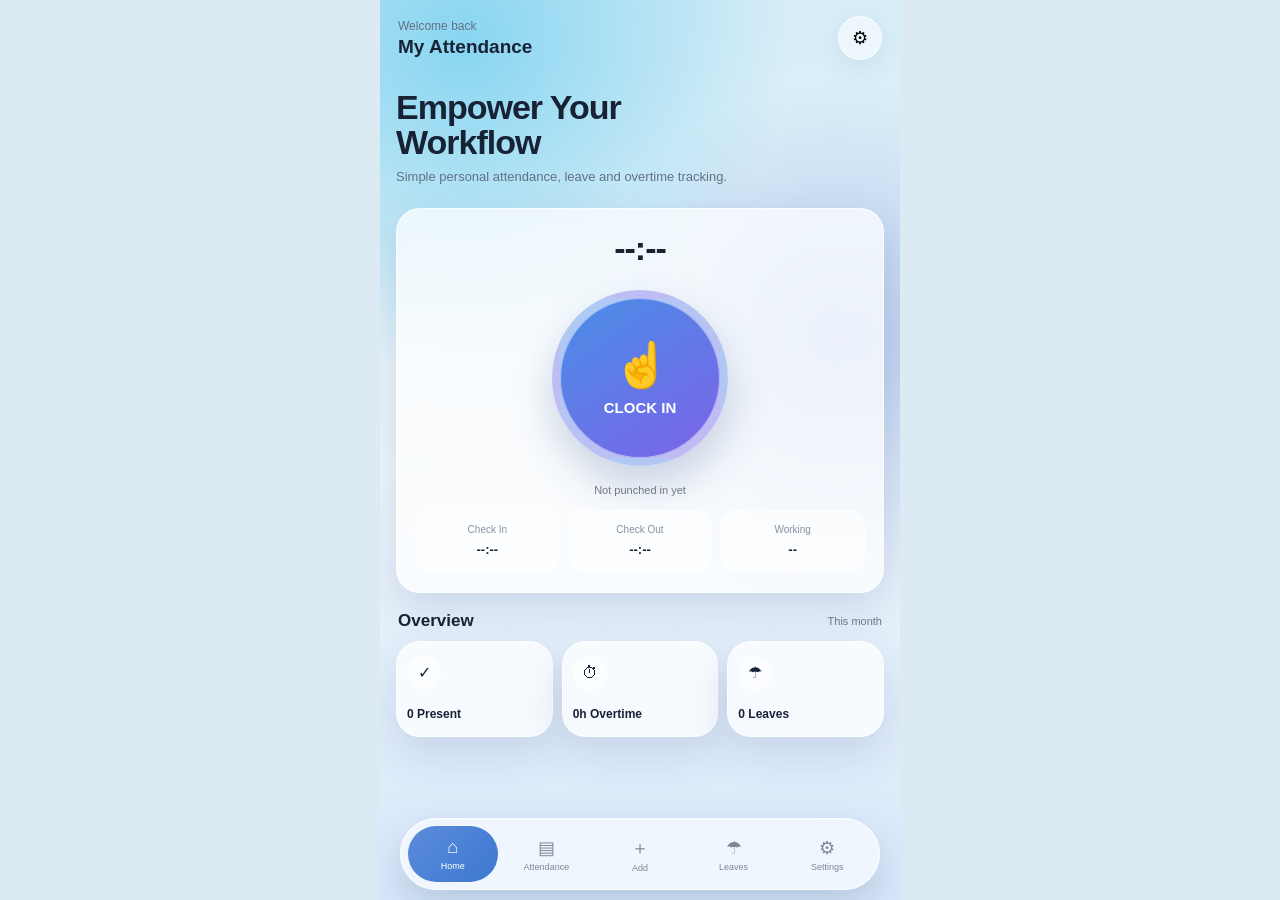
==== commit f92ab45a: "Redesign attendance app with premium mobile HR theme" ====
--- a/app/src/main/assets/index.html
+++ b/app/src/main/assets/index.html
@@ -5,576 +5,20 @@
 <meta name="viewport" content="width=device-width,initial-scale=1,viewport-fit=cover">
 <title>My Attendance</title>
 <style>
-:root{--bg:#f4f7fb;--card:#fff;--text:#172033;--muted:#667085;--line:#e5e7eb;--blue:#2563eb;--green:#16a34a;--red:#dc2626;--shadow:0 8px 24px rgba(16,24,40,.08)}
-*{box-sizing:border-box}
-html,body{margin:0;padding:0;background:var(--bg);color:var(--text);font-family:Arial,Helvetica,sans-serif}
-body{padding-top:env(safe-area-inset-top);padding-bottom:env(safe-area-inset-bottom)}
-.wrap{max-width:760px;margin:0 auto;padding:14px 12px 32px}
-.head{display:flex;justify-content:space-between;align-items:flex-start;gap:12px;margin-bottom:12px}
-h1{font-size:24px;margin:0}.sub,.muted{color:var(--muted)}.clock{text-align:right;font-weight:800}.clock small{display:block;font-weight:600;color:var(--muted);font-size:11px}
-.card{background:var(--card);border:1px solid var(--line);border-radius:16px;box-shadow:var(--shadow)}
-.today{padding:14px;margin-bottom:10px}.today h2{font-size:16px;margin:0 0 5px}.todayInfo{font-size:12px;color:var(--muted);line-height:1.5}
-.punch{display:grid;grid-template-columns:1fr 1fr;gap:8px;margin-top:12px}
-button,.btn{border:0;border-radius:11px;padding:12px;font-size:14px;font-weight:800;cursor:pointer}
-.in{background:var(--green);color:#fff}.out{background:var(--red);color:#fff}.secondary{background:#fff;border:1px solid var(--line);color:var(--text)}.primary{background:var(--blue);color:#fff}
-.stats{display:grid;grid-template-columns:repeat(3,1fr);gap:8px;margin-bottom:10px}.stat{padding:12px}.stat b{display:block;font-size:21px}.stat span{font-size:10px;color:var(--muted);font-weight:800}
-.panel{padding:14px;margin-bottom:10px}.panel h2{font-size:16px;margin:0 0 10px}
-label{display:block;font-size:10px;letter-spacing:.04em;color:var(--muted);font-weight:900;text-transform:uppercase;margin:10px 0 5px}
-input,select,textarea{width:100%;min-height:46px;border:1px solid var(--line);border-radius:11px;padding:10px 11px;background:#fff;color:var(--text);font-family:Arial,Helvetica,sans-serif;font-size:16px}
-textarea{min-height:70px;resize:vertical}
-.row{display:grid;grid-template-columns:1fr 1fr;gap:8px}
-.timeBox{border:1px solid var(--line);border-radius:12px;padding:8px;background:#fafcff}
-.timeRow{display:grid;grid-template-columns:1fr 1fr 1fr;gap:6px}
-.timeRow.mode24{grid-template-columns:1fr 1fr}
-.timeRow select{min-width:0;text-align:center;padding:8px 4px;min-height:43px;font-weight:800}
-.periodHidden{display:none!important}
-.duration{display:grid;grid-template-columns:1fr 18px 1fr;align-items:end;gap:6px}.sep{height:46px;display:grid;place-items:center;font-size:21px;font-weight:900;color:#98a2b3}
-.seg{display:grid;grid-template-columns:1fr 1fr;border:1px solid var(--line);border-radius:10px;overflow:hidden}
-.seg button{border-radius:0;background:#f8fafc;color:var(--muted);padding:10px}.seg button.on{background:#fff;color:var(--blue);box-shadow:0 1px 5px rgba(0,0,0,.08)}
-.actions{display:grid;grid-template-columns:1fr 1fr;gap:8px;margin-top:12px}.toolbar{display:grid;grid-template-columns:1fr 1fr 1fr;gap:7px;margin-top:10px}.toolbar .btn{text-align:center}
-.filters{display:grid;grid-template-columns:1fr 1fr;gap:7px;margin-bottom:10px}
-.records{display:grid;gap:8px}.record{border:1px solid var(--line);border-radius:13px;padding:11px;background:#fff}
-.recordTop{display:flex;justify-content:space-between;gap:8px;align-items:center;border-bottom:1px solid #eef1f5;padding-bottom:7px;margin-bottom:7px}.dateText{font-weight:900}
-.badge{font-size:10px;font-weight:900;padding:4px 7px;border-radius:999px}.present{background:#dcfce7;color:#166534}.absent{background:#fee2e2;color:#991b1b}.paid{background:#ede9fe;color:#5b21b6}.unpaid{background:#fff1f2;color:#9f1239}.half{background:#fef3c7;color:#92400e}.holiday{background:#cffafe;color:#155e75}.week{background:#e0f2fe;color:#075985}
-.recordGrid{display:grid;grid-template-columns:1fr 1fr;gap:5px;font-size:12px}.wide{grid-column:1/-1}.recordBtns{display:grid;grid-template-columns:1fr 1fr;gap:7px;margin-top:8px}.recordBtns button{padding:8px}
-.preview{margin-top:8px;text-align:center;background:#eff6ff;color:#1d4ed8;padding:8px;border-radius:9px;font-size:12px;font-weight:800}
-.empty{text-align:center;color:var(--muted);padding:24px 8px}.footer{text-align:center;color:var(--muted);font-size:10px;margin-top:12px}
-.notice{display:none;margin-bottom:10px;padding:9px 10px;border-radius:10px;background:#fff7ed;color:#9a3412;border:1px solid #fed7aa;font-size:12px}
-@media(max-width:420px){.stats{grid-template-columns:repeat(2,1fr)}.toolbar{grid-template-columns:1fr}.row{grid-template-columns:1fr}.head{display:block}.clock{text-align:left;margin-top:8px}}
-@media(max-width:350px){.punch,.filters,.actions{grid-template-columns:1fr}.duration{grid-template-columns:1fr}.sep{display:none}.timeRow{grid-template-columns:1fr 1fr}.timeRow select:last-child{grid-column:1/-1}}
+:root{--ink:#182235;--muted:#7a8496;--blue:#4f82df;--pink:#ef3d8a;--green:#2dbb75;--red:#e85b6b;--glass:rgba(255,255,255,.72);--shadow:0 16px 42px rgba(56,83,132,.16)}
+*{box-sizing:border-box;-webkit-tap-highlight-color:transparent}html,body{margin:0;min-height:100%;font-family:Arial,Helvetica,sans-serif;color:var(--ink);background:#dceaf4}body{padding-top:env(safe-area-inset-top);padding-bottom:env(safe-area-inset-bottom)}button,input,select,textarea{font:inherit}button{cursor:pointer}.app{min-height:100vh;max-width:520px;margin:auto;position:relative;overflow:hidden;background:radial-gradient(circle at 16% 5%,rgba(105,204,238,.72),transparent 34%),radial-gradient(circle at 88% 38%,rgba(117,150,222,.43),transparent 36%),linear-gradient(180deg,#d6edf7 0%,#eef5fb 52%,#d8e8fb 100%)}.topbar{padding:16px 18px 8px;display:flex;align-items:center;justify-content:space-between;position:relative;z-index:2}.brand small{display:block;color:#637083;font-size:12px;margin-bottom:3px}.brand b{font-size:19px}.iconBtn{width:44px;height:44px;border:1px solid rgba(255,255,255,.76);border-radius:50%;background:rgba(255,255,255,.55);box-shadow:0 8px 22px rgba(84,107,145,.11);display:grid;place-items:center;font-size:18px}.screen{display:none;padding:6px 16px 104px;position:relative;z-index:2}.screen.active{display:block}.hero{padding:8px 0 12px}.hero h1{font-size:34px;line-height:1.04;margin:8px 0 8px;letter-spacing:-1px}.hero p{margin:0;color:#627083;font-size:13px}.glass{background:var(--glass);border:1px solid rgba(255,255,255,.72);box-shadow:var(--shadow);backdrop-filter:blur(18px);-webkit-backdrop-filter:blur(18px);border-radius:24px}.todayCard{padding:20px 18px;margin:12px 0 14px;text-align:center}.clockNow{font-size:34px;font-weight:800;letter-spacing:-1px}.dateNow{font-size:13px;color:var(--muted);margin-top:4px}.punchOrb{width:176px;height:176px;border-radius:50%;margin:22px auto 18px;border:8px solid rgba(255,255,255,.55);box-shadow:0 20px 42px rgba(55,87,145,.25),inset 0 0 0 1px rgba(255,255,255,.5);background:linear-gradient(145deg,#498fe7,#7c62e7);color:#fff;display:flex;align-items:center;justify-content:center;flex-direction:column;font-weight:900}.punchOrb.out{background:linear-gradient(145deg,#8338cc,#ff477e)}.punchOrb .finger{font-size:44px;margin-bottom:8px}.punchOrb .label{font-size:15px}.locationLine{font-size:11px;color:#6f7887}.metrics{display:grid;grid-template-columns:repeat(3,1fr);gap:8px;margin-top:14px}.metric{padding:13px 8px;background:rgba(255,255,255,.54);border:1px solid rgba(255,255,255,.78);border-radius:17px}.metric small{display:block;color:#8590a2;font-size:10px;margin-bottom:5px}.metric b{font-size:13px}.sectionHead{display:flex;align-items:center;justify-content:space-between;margin:18px 2px 10px}.sectionHead h2{font-size:17px;margin:0}.sectionHead span{font-size:11px;color:#6d7889}.quick{display:grid;grid-template-columns:repeat(3,1fr);gap:9px}.quickCard{padding:14px 10px;min-height:92px}.quickIcon{width:34px;height:34px;border-radius:50%;background:rgba(255,255,255,.58);display:grid;place-items:center;margin-bottom:14px}.quickCard b{font-size:12px}.notice{display:none;margin:0 16px 10px;padding:10px 12px;border-radius:12px;background:#fff5e6;color:#8b5b10;font-size:12px;border:1px solid #ffe2a7}.subHeader{display:flex;align-items:center;justify-content:space-between;padding:6px 0 12px}.subHeader h1{font-size:22px;margin:0}.monthRow{display:grid;grid-template-columns:1fr 1fr;gap:8px;margin-bottom:10px}.field,.timeBox{background:rgba(255,255,255,.64);border:1px solid rgba(255,255,255,.82);border-radius:16px;padding:10px 12px}label{display:block;font-size:10px;text-transform:uppercase;letter-spacing:.05em;color:#7d8798;font-weight:800;margin:10px 2px 5px}input,select,textarea{width:100%;border:0;outline:0;background:transparent;color:var(--ink);min-height:42px;font-size:15px}textarea{resize:vertical;min-height:78px}.records{display:grid;gap:9px}.record{padding:13px 14px}.recordTop{display:flex;align-items:center;justify-content:space-between;gap:10px;padding-bottom:9px;border-bottom:1px solid rgba(112,132,160,.12)}.recordDate{display:flex;align-items:center;gap:10px}.dayBox{width:45px;height:50px;border-radius:14px;background:rgba(255,255,255,.62);display:flex;flex-direction:column;align-items:center;justify-content:center}.dayBox b{font-size:17px}.dayBox small{font-size:9px;color:#738095}.badge{font-size:9px;font-weight:900;padding:5px 8px;border-radius:999px}.present{background:#def7e9;color:#178052}.absent{background:#fde5e8;color:#b52e43}.paid{background:#e9e6ff;color:#5c49bb}.unpaid{background:#fff0d9;color:#a06512}.half{background:#fff4cf;color:#9b6b04}.holiday{background:#dff7fb;color:#197b8b}.week{background:#e6eefc;color:#3f63a5}.recordGrid{display:grid;grid-template-columns:1fr 1fr 1fr;gap:8px;padding-top:10px}.rCell small{display:block;color:#8a94a3;font-size:9px}.rCell b{font-size:11px}.recordNote{font-size:11px;color:#6d7889;margin-top:8px}.recordBtns{display:grid;grid-template-columns:1fr 1fr;gap:7px;margin-top:10px}.btn{border:0;border-radius:14px;min-height:44px;font-weight:800}.btnPrimary{background:linear-gradient(135deg,#4e82df,#27a8e8);color:#fff}.btnGhost{background:rgba(255,255,255,.58);color:#42506a;border:1px solid rgba(255,255,255,.82)}.formCard{padding:16px;margin-bottom:12px}.row2{display:grid;grid-template-columns:1fr 1fr;gap:9px}.timeRow{display:grid;grid-template-columns:1fr 1fr 1fr;gap:6px}.timeRow.mode24{grid-template-columns:1fr 1fr}.periodHidden{display:none!important}.timeRow select{text-align:center;font-weight:800}.actions{display:grid;grid-template-columns:1fr 1fr;gap:8px;margin-top:14px}.seg{display:grid;grid-template-columns:1fr 1fr;border:1px solid rgba(255,255,255,.9);border-radius:14px;overflow:hidden;background:rgba(255,255,255,.38)}.seg button{border:0;background:transparent;padding:11px;color:#657083;font-weight:800}.seg button.on{background:#fff;color:#3976d0;box-shadow:0 4px 14px rgba(56,83,132,.12)}.duration{display:grid;grid-template-columns:1fr 12px 1fr;align-items:end;gap:6px}.sep{height:42px;display:grid;place-items:center;color:#8d96a4}.preview{margin-top:10px;background:rgba(255,255,255,.52);padding:10px;border-radius:13px;text-align:center;color:#4775bb;font-size:12px;font-weight:800}.leaveHero{padding:22px 16px;text-align:center}.leaveRing{width:184px;height:184px;border-radius:50%;margin:8px auto 18px;padding:11px;background:conic-gradient(#2f8bdf 0 68%,rgba(255,255,255,.68) 68% 100%)}.leaveRingInner{height:100%;border-radius:50%;background:rgba(255,255,255,.88);display:flex;align-items:center;justify-content:center;flex-direction:column}.leaveRingInner b{font-size:40px}.leaveRingInner span{font-size:13px;color:#6f7888}.leaveStats{display:grid;grid-template-columns:1fr 1fr;gap:8px}.leaveStat{padding:13px;background:rgba(255,255,255,.48);border-radius:16px}.leaveStat small{display:block;color:#8490a1;font-size:10px}.leaveStat b{font-size:21px}.leaveTypes{display:grid;grid-template-columns:repeat(3,1fr);gap:8px;margin-top:10px}.leaveType{text-align:center;padding:12px 6px;background:rgba(255,255,255,.48);border-radius:16px}.leaveType b{display:block;font-size:18px}.leaveType small{font-size:9px;color:#7b8494}.settingsCard{padding:16px;margin-bottom:10px}.backupGrid{display:grid;grid-template-columns:1fr 1fr;gap:8px;margin-top:10px}.bottomNav{position:fixed;z-index:20;left:50%;transform:translateX(-50%);bottom:max(10px,env(safe-area-inset-bottom));width:min(480px,calc(100% - 24px));height:72px;border-radius:36px;padding:7px;background:rgba(245,249,253,.82);border:1px solid rgba(255,255,255,.86);box-shadow:0 16px 38px rgba(64,86,124,.22);backdrop-filter:blur(20px);-webkit-backdrop-filter:blur(20px);display:grid;grid-template-columns:repeat(5,1fr);gap:4px}.navBtn{border:0;background:transparent;border-radius:28px;color:#7d8796;display:flex;align-items:center;justify-content:center;flex-direction:column;font-size:9px;gap:3px}.navBtn .ico{font-size:18px}.navBtn.active{background:linear-gradient(135deg,#5c8cdd,#3d78cf);color:#fff}.empty{text-align:center;padding:26px 8px;color:#7b8595;font-size:12px}@media(max-width:370px){.metrics{grid-template-columns:1fr}.quick{grid-template-columns:1fr 1fr}.row2,.monthRow,.actions,.backupGrid{grid-template-columns:1fr}.recordGrid{grid-template-columns:1fr 1fr}}
 </style>
 </head>
 <body>
-<div class="wrap">
-  <div id="notice" class="notice"></div>
-  <div class="head">
-    <div><h1>My Attendance</h1><div class="sub">Personal offline attendance tracker</div></div>
-    <div class="clock" id="clock">--:--<small id="clockDate"></small></div>
-  </div>
-
-  <div class="card today">
-    <h2>Today's Attendance</h2>
-    <div class="todayInfo" id="todayInfo">Not punched in yet.</div>
-    <div class="punch">
-      <button type="button" class="in" onclick="punchIn()">● Punch In Now</button>
-      <button type="button" class="out" onclick="punchOut()">■ Punch Out Now</button>
-    </div>
-  </div>
-
-  <div class="stats">
-    <div class="card stat"><span>Present</span><b id="sPresent">0</b></div>
-    <div class="card stat"><span>Absent</span><b id="sAbsent">0</b></div>
-    <div class="card stat"><span>Paid Leave</span><b id="sPaid">0</b></div>
-    <div class="card stat"><span>Holidays</span><b id="sHoliday">0</b></div>
-    <div class="card stat"><span>Working</span><b id="sWork">0h</b></div>
-    <div class="card stat"><span>Overtime</span><b id="sOT">0h</b></div>
-  </div>
-
-  <div class="card panel">
-    <h2 id="formTitle">Add / Edit Attendance</h2>
-    <input type="hidden" id="editId">
-
-    <label>Date</label>
-    <input id="date" type="date">
-
-    <label>Status</label>
-    <select id="status" onchange="statusChanged()">
-      <option>Present</option><option>Absent</option><option>Paid Leave</option><option>Unpaid Leave</option>
-      <option>Half Day</option><option>Holiday</option><option>Week Off</option>
-    </select>
-
-    <div class="row">
-      <div>
-        <label>Check In</label>
-        <div class="timeBox"><div id="checkInRow" class="timeRow">
-          <select id="checkInH" onchange="timePartChanged('checkIn')"></select>
-          <select id="checkInM" onchange="timePartChanged('checkIn')"></select>
-          <select id="checkInP" onchange="timePartChanged('checkIn')"><option>AM</option><option>PM</option></select>
-        </div></div>
-      </div>
-      <div>
-        <label>Check Out</label>
-        <div class="timeBox"><div id="checkOutRow" class="timeRow">
-          <select id="checkOutH" onchange="timePartChanged('checkOut')"></select>
-          <select id="checkOutM" onchange="timePartChanged('checkOut')"></select>
-          <select id="checkOutP" onchange="timePartChanged('checkOut')"><option>AM</option><option>PM</option></select>
-        </div></div>
-      </div>
-    </div>
-
-    <label>Holiday / Leave Name</label>
-    <input id="reason" placeholder="e.g. Diwali, Casual Leave">
-
-    <label>Notes</label>
-    <textarea id="notes" placeholder="Optional note..."></textarea>
-
-    <div class="actions">
-      <button type="button" class="primary" onclick="saveEntry()">Save</button>
-      <button type="button" class="secondary" onclick="resetForm()">Reset</button>
-    </div>
-  </div>
-
-  <div class="card panel">
-    <h2>Work Settings</h2>
-    <label>Time Format</label>
-    <div class="seg">
-      <button type="button" id="fmt12" onclick="setFormat('12h')">AM / PM</button>
-      <button type="button" id="fmt24" onclick="setFormat('24h')">24 Hours</button>
-    </div>
-
-    <label>Standard Working Duration</label>
-    <div class="duration">
-      <div>
-        <label>Hours</label>
-        <select id="stdH" onchange="saveSettings()"></select>
-      </div>
-      <div class="sep">:</div>
-      <div>
-        <label>Minutes</label>
-        <select id="stdM" onchange="saveSettings()"></select>
-      </div>
-    </div>
-    <div class="preview" id="stdPreview">Standard day: 8h 00m</div>
-    <div class="muted" style="font-size:11px;margin-top:8px">Overtime = total worked duration minus the standard hours + minutes.</div>
-  </div>
-
-  <div class="card panel">
-    <h2>Attendance Records</h2>
-    <div class="filters">
-      <input id="month" type="month" onchange="render()">
-      <select id="filter" onchange="render()">
-        <option value="">All Status</option><option>Present</option><option>Absent</option><option>Paid Leave</option>
-        <option>Unpaid Leave</option><option>Half Day</option><option>Holiday</option><option>Week Off</option>
-      </select>
-    </div>
-    <div class="records" id="records"></div>
-    <div class="toolbar">
-      <button type="button" class="secondary" onclick="thisMonth()">This Month</button>
-      <button type="button" class="secondary" onclick="exportCSV()">Export CSV</button>
-      <label class="btn secondary">Import CSV<input type="file" accept=".csv,text/csv" hidden onchange="importCSV(event)"></label>
-    </div>
-  </div>
-
-  <div class="footer">Attendance data stays on this phone. Export CSV regularly for backup.</div>
-</div>
-
+<div class="app"><div id="notice" class="notice"></div><div class="topbar"><div class="brand"><small id="greeting">Welcome back</small><b>My Attendance</b></div><button class="iconBtn" type="button" onclick="showScreen('settings')">⚙</button></div>
+<section id="screen-home" class="screen active"><div class="hero"><h1>Empower Your<br>Workflow</h1><p>Simple personal attendance, leave and overtime tracking.</p></div><div class="glass todayCard"><div class="clockNow" id="clockNow">--:--</div><div class="dateNow" id="dateNow"></div><button id="punchOrb" class="punchOrb" type="button" onclick="togglePunch()"><span class="finger">☝</span><span class="label" id="punchLabel">CLOCK IN</span></button><div class="locationLine" id="todayStatus">Not punched in yet</div><div class="metrics"><div class="metric"><small>Check In</small><b id="homeIn">--:--</b></div><div class="metric"><small>Check Out</small><b id="homeOut">--:--</b></div><div class="metric"><small>Working</small><b id="homeWorked">--</b></div></div></div><div class="sectionHead"><h2>Overview</h2><span>This month</span></div><div class="quick"><div class="glass quickCard"><div class="quickIcon">✓</div><b><span id="qPresent">0</span> Present</b></div><div class="glass quickCard"><div class="quickIcon">⏱</div><b><span id="qOT">0h</span> Overtime</b></div><div class="glass quickCard"><div class="quickIcon">☂</div><b><span id="qLeave">0</span> Leaves</b></div></div></section>
+<section id="screen-attendance" class="screen"><div class="subHeader"><h1>Attendance History</h1></div><div class="monthRow"><div class="field"><input id="month" type="month" onchange="renderAll()"></div><div class="field"><select id="filter" onchange="renderAll()"><option value="">All Status</option><option>Present</option><option>Absent</option><option>Paid Leave</option><option>Unpaid Leave</option><option>Half Day</option><option>Holiday</option><option>Week Off</option></select></div></div><div id="records" class="records"></div></section>
+<section id="screen-add" class="screen"><div class="subHeader"><h1 id="formTitle">Add Attendance</h1></div><div class="glass formCard"><input type="hidden" id="editId"><label>Date</label><div class="field"><input id="date" type="date"></div><label>Status</label><div class="field"><select id="status" onchange="statusChanged()"><option>Present</option><option>Absent</option><option>Paid Leave</option><option>Unpaid Leave</option><option>Half Day</option><option>Holiday</option><option>Week Off</option></select></div><div class="row2"><div><label>Check In</label><div class="timeBox"><div id="checkInRow" class="timeRow"><select id="checkInH"></select><select id="checkInM"></select><select id="checkInP"><option>AM</option><option>PM</option></select></div></div></div><div><label>Check Out</label><div class="timeBox"><div id="checkOutRow" class="timeRow"><select id="checkOutH"></select><select id="checkOutM"></select><select id="checkOutP"><option>AM</option><option>PM</option></select></div></div></div></div><label>Holiday / Leave Name</label><div class="field"><input id="reason" placeholder="e.g. Diwali, Casual Leave"></div><label>Notes</label><div class="field"><textarea id="notes" placeholder="Optional note..."></textarea></div><div class="actions"><button class="btn btnPrimary" type="button" onclick="saveEntry()">Save Attendance</button><button class="btn btnGhost" type="button" onclick="resetForm()">Reset</button></div></div></section>
+<section id="screen-leaves" class="screen"><div class="subHeader"><h1>My Leaves</h1></div><div class="glass leaveHero"><div class="leaveRing"><div class="leaveRingInner"><b id="leaveBalance">0</b><span>Leave Balance</span></div></div><div class="leaveStats"><div class="leaveStat"><small>Accrued</small><b id="leaveAccrued">0</b></div><div class="leaveStat"><small>Used</small><b id="leaveUsed">0</b></div></div><div class="leaveTypes"><div class="leaveType"><b id="leavePaid">0</b><small>Paid</small></div><div class="leaveType"><b id="leaveUnpaid">0</b><small>Unpaid</small></div><div class="leaveType"><b id="leaveHoliday">0</b><small>Holiday</small></div></div></div><div class="sectionHead"><h2>Leave History</h2><span id="leaveYear"></span></div><div id="leaveRecords" class="records"></div></section>
+<section id="screen-settings" class="screen"><div class="subHeader"><h1>Settings</h1></div><div class="glass settingsCard"><label>Time Format</label><div class="seg"><button id="fmt12" type="button" onclick="setFormat('12h')">AM / PM</button><button id="fmt24" type="button" onclick="setFormat('24h')">24 Hours</button></div><label>Standard Working Duration</label><div class="duration"><div><label>Hours</label><div class="field"><select id="stdH" onchange="saveSettings()"></select></div></div><div class="sep">:</div><div><label>Minutes</label><div class="field"><select id="stdM" onchange="saveSettings()"></select></div></div></div><div class="preview" id="stdPreview"></div></div><div class="glass settingsCard"><div class="sectionHead" style="margin-top:0"><h2>Backup</h2><span>CSV</span></div><div class="backupGrid"><button class="btn btnGhost" type="button" onclick="exportCSV()">Export CSV</button><label class="btn btnGhost" style="display:grid;place-items:center">Import CSV<input type="file" accept=".csv,text/csv" hidden onchange="importCSV(event)"></label></div></div></section></div>
+<nav class="bottomNav"><button class="navBtn active" id="nav-home" onclick="showScreen('home')"><span class="ico">⌂</span><span>Home</span></button><button class="navBtn" id="nav-attendance" onclick="showScreen('attendance')"><span class="ico">▤</span><span>Attendance</span></button><button class="navBtn" id="nav-add" onclick="showScreen('add')"><span class="ico">＋</span><span>Add</span></button><button class="navBtn" id="nav-leaves" onclick="showScreen('leaves')"><span class="ico">☂</span><span>Leaves</span></button><button class="navBtn" id="nav-settings" onclick="showScreen('settings')"><span class="ico">⚙</span><span>Settings</span></button></nav>
 <script>
-(function(){
-  var DATA='attendance_v6';
-  var OLD_DATA='attendance_v5';
-  var SET='attendance_settings_v6';
-  var OLD_SET='attendance_settings_v5';
-
-  function el(id){return document.getElementById(id);}
-  function pad2(n){n=parseInt(n,10)||0;return n<10?'0'+n:String(n);}
-  function today(){var d=new Date();return d.getFullYear()+'-'+pad2(d.getMonth()+1)+'-'+pad2(d.getDate());}
-  function curMonth(){return today().substring(0,7);}
-  function now24(){var d=new Date();return pad2(d.getHours())+':'+pad2(d.getMinutes());}
-  function uid(){return String(new Date().getTime())+'_'+String(Math.floor(Math.random()*100000));}
-  function showNotice(msg){
-    var n=el('notice'); if(!n)return;
-    n.innerHTML=msg; n.style.display='block';
-    setTimeout(function(){n.style.display='none';},3000);
-  }
-  function notify(msg){
-    try{ if(window.Android && Android.toast){Android.toast(msg);return;} }catch(e){}
-    showNotice(msg);
-  }
-
-  window.onerror=function(message,source,line,col,error){
-    notify('App error: '+message);
-    return false;
-  };
-
-  function getData(){
-    var raw, arr;
-    try{
-      raw=localStorage.getItem(DATA);
-      if(raw){arr=JSON.parse(raw); if(arr && typeof arr.length==='number')return arr;}
-      raw=localStorage.getItem(OLD_DATA);
-      if(raw){
-        arr=JSON.parse(raw);
-        if(arr && typeof arr.length==='number'){
-          localStorage.setItem(DATA,JSON.stringify(arr));
-          return arr;
-        }
-      }
-    }catch(e){}
-    return [];
-  }
-  function putData(v){
-    try{localStorage.setItem(DATA,JSON.stringify(v));return true;}
-    catch(e){notify('Could not save attendance data.');return false;}
-  }
-  function getSettings(){
-    var s={h:8,m:0,fmt:'12h'},raw,o;
-    try{
-      raw=localStorage.getItem(SET);
-      if(!raw)raw=localStorage.getItem(OLD_SET);
-      if(raw){
-        o=JSON.parse(raw)||{};
-        if(typeof o.h!=='undefined')s.h=parseInt(o.h,10)||0;
-        if(typeof o.m!=='undefined')s.m=parseInt(o.m,10)||0;
-        if(o.fmt==='24h')s.fmt='24h';
-      }
-    }catch(e){}
-    return s;
-  }
-  function putSettings(s){
-    try{localStorage.setItem(SET,JSON.stringify(s));}catch(e){notify('Could not save settings.');}
-  }
-
-  function addOption(select,value,label){
-    var o=document.createElement('option');o.value=String(value);o.text=label;select.appendChild(o);
-  }
-  function buildMinuteOptions(select,allowBlank){
-    select.innerHTML='';
-    if(allowBlank)addOption(select,'','Min');
-    for(var i=0;i<60;i+=5)addOption(select,String(i),pad2(i));
-  }
-  function buildStdOptions(){
-    var h=el('stdH'),m=el('stdM');h.innerHTML='';m.innerHTML='';
-    for(var i=0;i<=23;i++)addOption(h,String(i),String(i)+' hr');
-    for(var j=0;j<60;j+=5)addOption(m,String(j),pad2(j)+' min');
-  }
-
-  function buildTimeControl(prefix,preserve){
-    var s=getSettings(),hs=el(prefix+'H'),ms=el(prefix+'M'),ps=el(prefix+'P'),row=el(prefix+'Row');
-    hs.innerHTML='';buildMinuteOptions(ms,true);
-    addOption(hs,'','Hour');
-    if(s.fmt==='12h'){
-      for(var h=1;h<=12;h++)addOption(hs,String(h),pad2(h));
-      ps.className=''; row.className='timeRow';
-    }else{
-      for(var h24=0;h24<24;h24++)addOption(hs,String(h24),pad2(h24));
-      ps.className='periodHidden'; row.className='timeRow mode24';
-    }
-    if(preserve)setTime(prefix,preserve);else{hs.value='';ms.value='';ps.value='AM';}
-  }
-  function readTime(prefix){
-    var hv=el(prefix+'H').value,mv=el(prefix+'M').value;
-    if(hv===''||mv==='')return '';
-    var h=parseInt(hv,10),m=parseInt(mv,10),s=getSettings();
-    if(s.fmt==='12h'){
-      var p=el(prefix+'P').value;
-      if(p==='AM'&&h===12)h=0;
-      if(p==='PM'&&h!==12)h+=12;
-    }
-    return pad2(h)+':'+pad2(m);
-  }
-  function setTime(prefix,t){
-    if(!t){el(prefix+'H').value='';el(prefix+'M').value='';el(prefix+'P').value='AM';return;}
-    var parts=t.split(':'),h=parseInt(parts[0],10)||0,m=parseInt(parts[1],10)||0,s=getSettings();
-    if(s.fmt==='12h'){
-      el(prefix+'P').value=h>=12?'PM':'AM';
-      var h12=h%12;if(h12===0)h12=12;
-      el(prefix+'H').value=String(h12);
-    }else{
-      el(prefix+'H').value=String(h);
-    }
-    var rounded=Math.round(m/5)*5;if(rounded>=60)rounded=55;
-    el(prefix+'M').value=String(rounded);
-  }
-  window.timePartChanged=function(prefix){};
-
-  function saveSettings(){
-    var s=getSettings();
-    s.h=parseInt(el('stdH').value,10)||0;
-    s.m=parseInt(el('stdM').value,10)||0;
-    putSettings(s);
-    loadSettings();
-    render();
-  }
-  window.saveSettings=saveSettings;
-
-  function loadSettings(){
-    var s=getSettings();
-    el('stdH').value=String(s.h);
-    el('stdM').value=String(s.m);
-    el('fmt12').className=s.fmt==='12h'?'on':'';
-    el('fmt24').className=s.fmt==='24h'?'on':'';
-    el('stdPreview').innerHTML='Standard day: '+s.h+'h '+pad2(s.m)+'m';
-  }
-
-  window.setFormat=function(f){
-    var inTime=readTime('checkIn'),outTime=readTime('checkOut');
-    var s=getSettings();s.fmt=f==='24h'?'24h':'12h';putSettings(s);
-    buildTimeControl('checkIn',inTime);
-    buildTimeControl('checkOut',outTime);
-    loadSettings();tick();render();
-  };
-
-  function workM(a,b){
-    if(!a||!b)return 0;
-    var aa=a.split(':'),bb=b.split(':');
-    var x=(parseInt(aa[0],10)||0)*60+(parseInt(aa[1],10)||0);
-    var y=(parseInt(bb[0],10)||0)*60+(parseInt(bb[1],10)||0);
-    if(y<x)y+=1440;
-    return Math.max(0,y-x);
-  }
-  function otM(a,b){
-    var w=workM(a,b),s=getSettings();
-    return Math.max(0,w-(s.h*60+s.m));
-  }
-  function dur(m){
-    if(!m)return '—';
-    var h=Math.floor(m/60),x=m%60;
-    if(h&&x)return h+'h '+x+'m';
-    if(h)return h+'h';
-    return x+'m';
-  }
-  function ft(t){
-    if(!t)return '—';
-    var p=t.split(':'),h=parseInt(p[0],10)||0,m=parseInt(p[1],10)||0,s=getSettings();
-    if(s.fmt==='24h')return pad2(h)+':'+pad2(m);
-    var ap=h>=12?'PM':'AM',hh=h%12;if(hh===0)hh=12;
-    return pad2(hh)+':'+pad2(m)+' '+ap;
-  }
-  function fd(x){
-    if(!x)return '';
-    var p=x.split('-');return p[2]+'.'+p[1]+'.'+p[0];
-  }
-  function badgeClass(s){
-    var map={'Present':'present','Absent':'absent','Paid Leave':'paid','Unpaid Leave':'unpaid','Half Day':'half','Holiday':'holiday','Week Off':'week'};
-    return map[s]||'';
-  }
-  function esc(v){
-    var s=String(v===null||typeof v==='undefined'?'':v);
-    return s.replace(/[&<>"']/g,function(c){return {'&':'&amp;','<':'&lt;','>':'&gt;','"':'&quot;',"'":'&#39;'}[c];});
-  }
-  function findByDate(a,d){
-    for(var i=0;i<a.length;i++)if(a[i].date===d)return a[i];
-    return null;
-  }
-  function findById(a,id){
-    for(var i=0;i<a.length;i++)if(a[i].id===id)return a[i];
-    return null;
-  }
-
-  function tick(){
-    var d=new Date(),s=getSettings(),h=d.getHours(),m=d.getMinutes(),sec=d.getSeconds(),txt;
-    if(s.fmt==='24h')txt=pad2(h)+':'+pad2(m)+':'+pad2(sec);
-    else{
-      var ap=h>=12?'PM':'AM',hh=h%12;if(hh===0)hh=12;
-      txt=pad2(hh)+':'+pad2(m)+':'+pad2(sec)+' '+ap;
-    }
-    el('clock').childNodes[0].nodeValue=txt+' ';
-    var days=['Sun','Mon','Tue','Wed','Thu','Fri','Sat'],months=['Jan','Feb','Mar','Apr','May','Jun','Jul','Aug','Sep','Oct','Nov','Dec'];
-    el('clockDate').innerHTML=days[d.getDay()]+', '+pad2(d.getDate())+' '+months[d.getMonth()]+' '+d.getFullYear();
-  }
-
-  window.punchIn=function(){
-    var a=getData(),x=findByDate(a,today()),t=now24();
-    if(x&&x.checkIn){
-      if(!confirm('Punch In already '+ft(x.checkIn)+'. Replace with '+ft(t)+'?'))return;
-    }
-    if(!x){x={id:uid(),date:today(),status:'Present',checkIn:'',checkOut:'',reason:'',notes:''};a.push(x);}
-    x.status='Present';x.checkIn=t;
-    if(putData(a)){render();notify('Punch In saved: '+ft(t));}
-  };
-  window.punchOut=function(){
-    var a=getData(),x=findByDate(a,today()),t=now24();
-    if(!x){
-      if(!confirm('No Punch In found. Save Punch Out anyway?'))return;
-      x={id:uid(),date:today(),status:'Present',checkIn:'',checkOut:'',reason:'',notes:''};a.push(x);
-    }
-    if(x.checkOut){
-      if(!confirm('Punch Out already '+ft(x.checkOut)+'. Replace with '+ft(t)+'?'))return;
-    }
-    x.checkOut=t;
-    if(putData(a)){render();notify('Punch Out saved: '+ft(t));}
-  };
-
-  window.statusChanged=function(){
-    var s=el('status').value;
-    if(s==='Absent'||s==='Paid Leave'||s==='Unpaid Leave'||s==='Holiday'||s==='Week Off'){
-      setTime('checkIn','');setTime('checkOut','');
-    }
-  };
-
-  window.saveEntry=function(){
-    var d=el('date').value;
-    if(!d){alert('Please select a date.');return;}
-    var a=getData(),id=el('editId').value,dup=null,i;
-    for(i=0;i<a.length;i++){if(a[i].date===d&&a[i].id!==id){dup=a[i];break;}}
-    if(dup){
-      if(!confirm('An entry already exists for this date. Replace it?'))return;
-      var cleaned=[];for(i=0;i<a.length;i++)if(a[i].id!==dup.id)cleaned.push(a[i]);a=cleaned;
-    }
-    var e={
-      id:id||uid(),
-      date:d,
-      status:el('status').value,
-      checkIn:readTime('checkIn'),
-      checkOut:readTime('checkOut'),
-      reason:el('reason').value.replace(/^\s+|\s+$/g,''),
-      notes:el('notes').value.replace(/^\s+|\s+$/g,'')
-    };
-    var found=-1;for(i=0;i<a.length;i++)if(a[i].id===e.id){found=i;break;}
-    if(found>=0)a[found]=e;else a.push(e);
-    if(putData(a)){
-      resetForm();render();notify('Attendance saved.');
-      setTimeout(function(){var r=el('records');if(r&&r.scrollIntoView)r.scrollIntoView(false);},100);
-    }
-  };
-
-  function resetForm(){
-    el('editId').value='';
-    el('date').value=today();
-    el('status').value='Present';
-    setTime('checkIn','');setTime('checkOut','');
-    el('reason').value='';el('notes').value='';
-    el('formTitle').innerHTML='Add / Edit Attendance';
-  }
-  window.resetForm=resetForm;
-
-  window.editEntry=function(id){
-    var x=findById(getData(),id);if(!x)return;
-    el('editId').value=x.id;el('date').value=x.date;el('status').value=x.status;
-    setTime('checkIn',x.checkIn||'');setTime('checkOut',x.checkOut||'');
-    el('reason').value=x.reason||'';el('notes').value=x.notes||'';
-    el('formTitle').innerHTML='Edit Attendance';
-    window.scrollTo(0,0);
-  };
-  window.delEntry=function(id){
-    if(!confirm('Delete this attendance record?'))return;
-    var a=getData(),out=[];for(var i=0;i<a.length;i++)if(a[i].id!==id)out.push(a[i]);
-    putData(out);render();
-  };
-  window.thisMonth=function(){el('month').value=curMonth();render();};
-
-  function render(){
-    var mo=el('month').value,f=el('filter').value,a=getData(),v=[],md=[],i,x;
-    a.sort(function(x,y){return x.date<y.date?1:(x.date>y.date?-1:0);});
-    for(i=0;i<a.length;i++){
-      x=a[i];
-      if((!mo||x.date.indexOf(mo)===0)&&(!f||x.status===f))v.push(x);
-      if(!mo||x.date.indexOf(mo)===0)md.push(x);
-    }
-    var html='';
-    if(!v.length)html='<div class="empty">No attendance records for this filter.</div>';
-    else{
-      for(i=0;i<v.length;i++){
-        x=v[i];
-        html+='<div class="record">'+
-          '<div class="recordTop"><div class="dateText">'+fd(x.date)+'</div><span class="badge '+badgeClass(x.status)+'">'+esc(x.status)+'</span></div>'+
-          '<div class="recordGrid">'+
-          '<div>In: <b>'+ft(x.checkIn)+'</b></div>'+
-          '<div>Out: <b>'+ft(x.checkOut)+'</b></div>'+
-          '<div>Worked: <b>'+dur(workM(x.checkIn,x.checkOut))+'</b></div>'+
-          '<div>OT: <b>'+dur(otM(x.checkIn,x.checkOut))+'</b></div>'+
-          (x.reason?'<div class="wide">Reason: '+esc(x.reason)+'</div>':'')+
-          (x.notes?'<div class="wide muted">'+esc(x.notes)+'</div>':'')+
-          '</div><div class="recordBtns">'+
-          '<button type="button" class="secondary" onclick="editEntry(\''+esc(x.id)+'\')">Edit</button>'+
-          '<button type="button" class="secondary" onclick="delEntry(\''+esc(x.id)+'\')">Delete</button>'+
-          '</div></div>';
-      }
-    }
-    el('records').innerHTML=html;
-
-    var present=0,absent=0,paid=0,holiday=0,w=0,o=0;
-    for(i=0;i<md.length;i++){
-      x=md[i];
-      if(x.status==='Present')present++;
-      if(x.status==='Absent')absent++;
-      if(x.status==='Paid Leave')paid++;
-      if(x.status==='Holiday')holiday++;
-      w+=workM(x.checkIn,x.checkOut);o+=otM(x.checkIn,x.checkOut);
-    }
-    el('sPresent').innerHTML=present;el('sAbsent').innerHTML=absent;el('sPaid').innerHTML=paid;el('sHoliday').innerHTML=holiday;
-    el('sWork').innerHTML=w?dur(w):'0h';el('sOT').innerHTML=o?dur(o):'0h';
-
-    var t=findByDate(a,today());
-    if(!t)el('todayInfo').innerHTML='Not punched in yet.';
-    else{
-      var msg=esc(t.status)+' • In: '+ft(t.checkIn)+' • Out: '+ft(t.checkOut);
-      if(workM(t.checkIn,t.checkOut))msg+=' • '+dur(workM(t.checkIn,t.checkOut))+' worked';
-      if(otM(t.checkIn,t.checkOut))msg+=' • '+dur(otM(t.checkIn,t.checkOut))+' overtime';
-      el('todayInfo').innerHTML=msg;
-    }
-  }
-  window.render=render;
-
-  function csvCell(v){
-    v=String(v===null||typeof v==='undefined'?'':v);
-    if(/[,"\n]/.test(v))return '"'+v.replace(/"/g,'""')+'"';
-    return v;
-  }
-  window.exportCSV=function(){
-    var s=getSettings(),a=getData();
-    a.sort(function(x,y){return x.date>y.date?1:(x.date<y.date?-1:0);});
-    var lines=['Date,Status,Check In,Check Out,Working Minutes,Standard Hours,Standard Minutes,Overtime Minutes,Reason,Notes'];
-    for(var i=0;i<a.length;i++){
-      var x=a[i],row=[x.date,x.status,x.checkIn||'',x.checkOut||'',workM(x.checkIn,x.checkOut),s.h,s.m,otM(x.checkIn,x.checkOut),x.reason||'',x.notes||''];
-      for(var j=0;j<row.length;j++)row[j]=csvCell(row[j]);
-      lines.push(row.join(','));
-    }
-    var txt=lines.join('\n'),name='attendance_'+today()+'.csv';
-    try{if(window.Android&&Android.saveCsv){Android.saveCsv(name,txt);return;}}catch(e){}
-    var blob=new Blob([txt],{type:'text/csv'}),u=URL.createObjectURL(blob),ae=document.createElement('a');
-    ae.href=u;ae.download=name;document.body.appendChild(ae);ae.click();document.body.removeChild(ae);URL.revokeObjectURL(u);
-  };
-
-  function parseCSV(t){
-    var out=[],row=[],cell='',q=false,i,c,n;
-    for(i=0;i<t.length;i++){
-      c=t.charAt(i);n=t.charAt(i+1);
-      if(q){
-        if(c==='"'&&n==='"'){cell+='"';i++;}
-        else if(c==='"')q=false;
-        else cell+=c;
-      }else{
-        if(c==='"')q=true;
-        else if(c===','){row.push(cell);cell='';}
-        else if(c==='\n'){row.push(cell);out.push(row);row=[];cell='';}
-        else if(c!=='\r')cell+=c;
-      }
-    }
-    if(cell.length||row.length){row.push(cell);out.push(row);}
-    return out;
-  }
-  window.importCSV=function(ev){
-    var f=ev.target.files[0];if(!f)return;
-    var r=new FileReader();
-    r.onload=function(){
-      var ar=parseCSV(r.result);if(ar.length<2){alert('CSV has no data.');return;}
-      var headers=ar[0],map={},i,j;
-      for(i=0;i<headers.length;i++)map[String(headers[i]).toLowerCase().replace(/^\s+|\s+$/g,'')]=i;
-      var inc=[];
-      for(i=1;i<ar.length;i++){
-        var v=ar[i],d=v[map['date']]||'';
-        if(!/^\d{4}-\d{2}-\d{2}$/.test(d))continue;
-        inc.push({id:'i'+uid()+i,date:d,status:v[map['status']]||'Present',checkIn:v[map['check in']]||'',checkOut:v[map['check out']]||'',reason:v[map['reason']]||'',notes:v[map['notes']]||''});
-      }
-      var a=getData(),out=[],k,exists;
-      for(i=0;i<a.length;i++){
-        exists=false;
-        for(j=0;j<inc.length;j++)if(inc[j].date===a[i].date){exists=true;break;}
-        if(!exists)out.push(a[i]);
-      }
-      for(k=0;k<inc.length;k++)out.push(inc[k]);
-      putData(out);render();notify('Imported '+inc.length+' records.');ev.target.value='';
-    };
-    r.readAsText(f);
-  };
-
-  function init(){
-    buildStdOptions();
-    buildTimeControl('checkIn','');
-    buildTimeControl('checkOut','');
-    el('date').value=today();
-    el('month').value=curMonth();
-    loadSettings();
-    resetForm();
-    render();
-    tick();
-    setInterval(tick,1000);
-  }
-
-  if(document.readyState==='loading')document.addEventListener('DOMContentLoaded',init);
-  else init();
-})();
+(function(){var DATA='attendance_v6',SET='attendance_settings_v6';function E(id){return document.getElementById(id)}function pad(n){n=parseInt(n,10)||0;return n<10?'0'+n:String(n)}function today(){var d=new Date();return d.getFullYear()+'-'+pad(d.getMonth()+1)+'-'+pad(d.getDate())}function curMonth(){return today().substring(0,7)}function uid(){return String(new Date().getTime())+'_'+Math.floor(Math.random()*100000)}function now24(){var d=new Date();return pad(d.getHours())+':'+pad(d.getMinutes())}function notify(m){var n=E('notice');n.innerHTML=m;n.style.display='block';setTimeout(function(){n.style.display='none'},2500);try{if(window.Android&&Android.toast)Android.toast(m)}catch(e){}}function getData(){try{return JSON.parse(localStorage.getItem(DATA)||'[]')}catch(e){return[]}}function putData(a){localStorage.setItem(DATA,JSON.stringify(a))}function getSettings(){var d={h:8,m:0,fmt:'12h'};try{var o=JSON.parse(localStorage.getItem(SET)||'{}');if(typeof o.h!=='undefined')d.h=parseInt(o.h,10)||0;if(typeof o.m!=='undefined')d.m=parseInt(o.m,10)||0;if(o.fmt==='24h')d.fmt='24h'}catch(e){}return d}function putSettings(s){localStorage.setItem(SET,JSON.stringify(s))}function addOpt(s,v,t){var o=document.createElement('option');o.value=String(v);o.text=t;s.appendChild(o)}function buildStd(){E('stdH').innerHTML='';E('stdM').innerHTML='';for(var i=0;i<=23;i++)addOpt(E('stdH'),i,i+' hr');for(var m=0;m<60;m+=5)addOpt(E('stdM'),m,pad(m)+' min')}function buildTime(prefix,val){var s=getSettings(),h=E(prefix+'H'),m=E(prefix+'M'),p=E(prefix+'P'),r=E(prefix+'Row');h.innerHTML='';m.innerHTML='';var hh='',mm='',pp='AM';if(val){var a=val.split(':'),hv=parseInt(a[0],10),mv=parseInt(a[1],10);mm=String(Math.round(mv/5)*5%60);if(s.fmt==='12h'){pp=hv>=12?'PM':'AM';hh=String(hv%12||12)}else hh=String(hv)}addOpt(h,'','Hour');addOpt(m,'','Min');if(s.fmt==='12h'){for(var i=1;i<=12;i++)addOpt(h,i,pad(i));p.className='';r.className='timeRow'}else{for(var j=0;j<24;j++)addOpt(h,j,pad(j));p.className='periodHidden';r.className='timeRow mode24'}for(var x=0;x<60;x+=5)addOpt(m,x,pad(x));h.value=hh;m.value=mm;p.value=pp}function readTime(prefix){var h=E(prefix+'H').value,m=E(prefix+'M').value;if(h===''||m==='')return '';var s=getSettings(),hv=parseInt(h,10),mv=parseInt(m,10);if(s.fmt==='12h'){var pp=E(prefix+'P').value;if(pp==='AM'&&hv===12)hv=0;if(pp==='PM'&&hv!==12)hv+=12}return pad(hv)+':'+pad(mv)}function setTime(prefix,val){buildTime(prefix,val||'')}function workM(a,b){if(!a||!b)return 0;var aa=a.split(':'),bb=b.split(':'),x=parseInt(aa[0],10)*60+parseInt(aa[1],10),y=parseInt(bb[0],10)*60+parseInt(bb[1],10);if(y<x)y+=1440;return Math.max(0,y-x)}function otM(a,b){var s=getSettings();return Math.max(0,workM(a,b)-(s.h*60+s.m))}function dur(m){if(!m)return '--';var h=Math.floor(m/60),x=m%60;return h&&x?h+'h '+x+'m':h?h+'h':x+'m'}function ft(t){if(!t)return '--:--';var a=t.split(':'),h=parseInt(a[0],10),m=parseInt(a[1],10),s=getSettings();if(s.fmt==='24h')return pad(h)+':'+pad(m);var p=h>=12?'PM':'AM';return pad(h%12||12)+':'+pad(m)+' '+p}function fd(x){var a=x.split('-');return a[2]+'.'+a[1]+'.'+a[0]}function dayName(x){var d=new Date(x+'T00:00:00');return ['SUN','MON','TUE','WED','THU','FRI','SAT'][d.getDay()]}function cls(s){return {'Present':'present','Absent':'absent','Paid Leave':'paid','Unpaid Leave':'unpaid','Half Day':'half','Holiday':'holiday','Week Off':'week'}[s]||''}function esc(v){return String(v||'').replace(/[&<>"']/g,function(c){return {'&':'&amp;','<':'&lt;','>':'&gt;','"':'&quot;',"'":'&#39;'}[c]})}window.showScreen=function(name){var ss=document.getElementsByClassName('screen'),ns=document.getElementsByClassName('navBtn'),i;for(i=0;i<ss.length;i++)ss[i].className='screen';for(i=0;i<ns.length;i++)ns[i].className='navBtn';E('screen-'+name).className='screen active';E('nav-'+name).className='navBtn active';renderAll()}function tick(){var d=new Date(),s=getSettings();E('clockNow').innerHTML=d.toLocaleTimeString([],{hour:'2-digit',minute:'2-digit',hour12:s.fmt==='12h'});E('dateNow').innerHTML=d.toLocaleDateString([],{weekday:'long',day:'2-digit',month:'short',year:'numeric'});var hr=d.getHours();E('greeting').innerHTML=hr<12?'Good morning':hr<17?'Good afternoon':'Good evening'}window.togglePunch=function(){var a=getData(),x=null,i;for(i=0;i<a.length;i++)if(a[i].date===today()){x=a[i];break}var t=now24();if(!x){x={id:uid(),date:today(),status:'Present',checkIn:t,checkOut:'',reason:'',notes:''};a.push(x);notify('Punched in at '+ft(t))}else if(!x.checkIn){x.checkIn=t;x.status='Present';notify('Punched in at '+ft(t))}else if(!x.checkOut){x.checkOut=t;notify('Punched out at '+ft(t))}else{if(confirm('Today is already completed. Replace Punch In with current time?')){x.checkIn=t;x.checkOut='';notify('Punch In updated')}}putData(a);renderAll()}function statusChanged(){var s=E('status').value;if(s==='Absent'||s==='Paid Leave'||s==='Unpaid Leave'||s==='Holiday'||s==='Week Off'){setTime('checkIn','');setTime('checkOut','')}}window.statusChanged=statusChanged;window.saveEntry=function(){var d=E('date').value;if(!d){notify('Please select a date');return}var a=getData(),id=E('editId').value,dup=-1,i;for(i=0;i<a.length;i++)if(a[i].date===d&&a[i].id!==id){dup=i;break}if(dup>=0&&!confirm('Record already exists for this date. Replace it?'))return;if(dup>=0)a.splice(dup,1);var e={id:id||uid(),date:d,status:E('status').value,checkIn:readTime('checkIn'),checkOut:readTime('checkOut'),reason:E('reason').value.trim(),notes:E('notes').value.trim()};var found=-1;for(i=0;i<a.length;i++)if(a[i].id===e.id){found=i;break}if(found>=0)a[found]=e;else a.push(e);putData(a);resetForm();notify('Attendance saved');showScreen('attendance')}function resetForm(){E('editId').value='';E('date').value=today();E('status').value='Present';setTime('checkIn','');setTime('checkOut','');E('reason').value='';E('notes').value='';E('formTitle').innerHTML='Add Attendance'}window.resetForm=resetForm;window.editEntry=function(id){var a=getData(),x=null,i;for(i=0;i<a.length;i++)if(a[i].id===id){x=a[i];break}if(!x)return;E('editId').value=x.id;E('date').value=x.date;E('status').value=x.status;setTime('checkIn',x.checkIn);setTime('checkOut',x.checkOut);E('reason').value=x.reason||'';E('notes').value=x.notes||'';E('formTitle').innerHTML='Edit Attendance';showScreen('add')}window.delEntry=function(id){if(!confirm('Delete this attendance record?'))return;var a=getData(),b=[],i;for(i=0;i<a.length;i++)if(a[i].id!==id)b.push(a[i]);putData(b);renderAll()}window.setFormat=function(f){var s=getSettings(),ci=readTime('checkIn'),co=readTime('checkOut');s.fmt=f;putSettings(s);loadSettings();setTime('checkIn',ci);setTime('checkOut',co);renderAll()}window.saveSettings=function(){var s=getSettings();s.h=parseInt(E('stdH').value,10)||0;s.m=parseInt(E('stdM').value,10)||0;putSettings(s);loadSettings();renderAll()}function loadSettings(){var s=getSettings();E('stdH').value=String(s.h);E('stdM').value=String(s.m);E('fmt12').className=s.fmt==='12h'?'on':'';E('fmt24').className=s.fmt==='24h'?'on':'';E('stdPreview').innerHTML='Standard day: '+s.h+'h '+pad(s.m)+'m'}function renderHome(){var a=getData(),x=null,i;for(i=0;i<a.length;i++)if(a[i].date===today()){x=a[i];break}E('homeIn').innerHTML=x?ft(x.checkIn):'--:--';E('homeOut').innerHTML=x?ft(x.checkOut):'--:--';E('homeWorked').innerHTML=x?dur(workM(x.checkIn,x.checkOut)):'--';E('todayStatus').innerHTML=x?(x.status+' • '+(x.checkOut?'Day completed':'Currently checked in')):'Not punched in yet';var orb=E('punchOrb');if(x&&x.checkIn&&!x.checkOut){orb.className='punchOrb out';E('punchLabel').innerHTML='CLOCK OUT'}else{orb.className='punchOrb';E('punchLabel').innerHTML='CLOCK IN'}var mo=curMonth(),p=0,l=0,ot=0;for(i=0;i<a.length;i++)if(a[i].date.indexOf(mo)===0){if(a[i].status==='Present')p++;if(a[i].status==='Paid Leave'||a[i].status==='Unpaid Leave')l++;ot+=otM(a[i].checkIn,a[i].checkOut)}E('qPresent').innerHTML=p;E('qLeave').innerHTML=l;E('qOT').innerHTML=ot?dur(ot):'0h'}function renderAttendance(){var mo=E('month').value,f=E('filter').value,a=getData(),v=[],i;for(i=0;i<a.length;i++)if((!mo||a[i].date.indexOf(mo)===0)&&(!f||a[i].status===f))v.push(a[i]);v.sort(function(x,y){return y.date.localeCompare(x.date)});var out='';for(i=0;i<v.length;i++){var x=v[i],d=x.date.split('-');out+='<div class="glass record"><div class="recordTop"><div class="recordDate"><div class="dayBox"><b>'+d[2]+'</b><small>'+dayName(x.date)+'</small></div><div><b>'+fd(x.date)+'</b><div style="font-size:10px;color:#7d8795;margin-top:4px">'+esc(x.reason||'')+'</div></div></div><span class="badge '+cls(x.status)+'">'+esc(x.status)+'</span></div><div class="recordGrid"><div class="rCell"><small>Check In</small><b>'+ft(x.checkIn)+'</b></div><div class="rCell"><small>Check Out</small><b>'+ft(x.checkOut)+'</b></div><div class="rCell"><small>Working</small><b>'+dur(workM(x.checkIn,x.checkOut))+'</b></div></div><div class="recordNote">OT: '+dur(otM(x.checkIn,x.checkOut))+(x.notes?' • '+esc(x.notes):'')+'</div><div class="recordBtns"><button class="btn btnGhost" onclick="editEntry(\''+x.id+'\')">Edit</button><button class="btn btnGhost" onclick="delEntry(\''+x.id+'\')">Delete</button></div></div>'}E('records').innerHTML=out||'<div class="empty">No attendance records for this filter.</div>'}function renderLeaves(){var a=getData(),y=String(new Date().getFullYear()),paid=0,unpaid=0,hol=0,i,out='';for(i=0;i<a.length;i++){if(a[i].date.indexOf(y)===0){if(a[i].status==='Paid Leave')paid++;if(a[i].status==='Unpaid Leave')unpaid++;if(a[i].status==='Holiday')hol++}if(a[i].status==='Paid Leave'||a[i].status==='Unpaid Leave'){out+='<div class="glass record"><div class="recordTop"><div class="recordDate"><div class="dayBox"><b>'+a[i].date.split('-')[2]+'</b><small>'+dayName(a[i].date)+'</small></div><div><b>'+esc(a[i].reason||a[i].status)+'</b><div style="font-size:10px;color:#7d8795;margin-top:4px">'+fd(a[i].date)+'</div></div></div><span class="badge '+cls(a[i].status)+'">'+esc(a[i].status)+'</span></div></div>'}}var month=new Date().getMonth()+1,accrued=Math.round(month*1.5*10)/10,balance=Math.max(0,Math.round((accrued-paid)*10)/10);E('leaveAccrued').innerHTML=accrued;E('leaveUsed').innerHTML=paid;E('leaveBalance').innerHTML=balance;E('leavePaid').innerHTML=paid;E('leaveUnpaid').innerHTML=unpaid;E('leaveHoliday').innerHTML=hol;E('leaveYear').innerHTML=y;E('leaveRecords').innerHTML=out||'<div class="empty">No leave records yet.</div>'}window.renderAll=function(){tick();loadSettings();renderHome();renderAttendance();renderLeaves()}window.exportCSV=function(){var a=getData(),s=getSettings(),lines=['Date,Status,Check In,Check Out,Working Minutes,Standard Hours,Standard Minutes,Overtime Minutes,Reason,Notes'],i;for(i=0;i<a.length;i++)lines.push([a[i].date,a[i].status,a[i].checkIn||'',a[i].checkOut||'',workM(a[i].checkIn,a[i].checkOut),s.h,s.m,otM(a[i].checkIn,a[i].checkOut),String(a[i].reason||'').replace(/,/g,' '),String(a[i].notes||'').replace(/,/g,' ')].join(','));var txt=lines.join('\n'),name='attendance_'+today()+'.csv';try{if(window.Android&&Android.saveCsv){Android.saveCsv(name,txt);return}}catch(e){}var blob=new Blob([txt],{type:'text/csv'}),u=URL.createObjectURL(blob),aa=document.createElement('a');aa.href=u;aa.download=name;aa.click();URL.revokeObjectURL(u)}window.importCSV=function(ev){var f=ev.target.files[0];if(!f)return;var r=new FileReader();r.onload=function(){var rows=String(r.result).split(/\r?\n/),a=getData(),count=0,i;for(i=1;i<rows.length;i++){if(!rows[i])continue;var c=rows[i].split(',');if(c.length<2||!/^\d{4}-\d{2}-\d{2}$/.test(c[0]))continue;var e={id:uid(),date:c[0],status:c[1]||'Present',checkIn:c[2]||'',checkOut:c[3]||'',reason:c[8]||'',notes:c[9]||''},j,b=[];for(j=0;j<a.length;j++)if(a[j].date!==e.date)b.push(a[j]);b.push(e);a=b;count++}putData(a);renderAll();notify('Imported '+count+' records');ev.target.value=''};r.readAsText(f)}buildStd();buildTime('checkIn','');buildTime('checkOut','');E('date').value=today();E('month').value=curMonth();resetForm();loadSettings();renderAll();setInterval(tick,1000)})();
 </script>
 </body>
 </html>
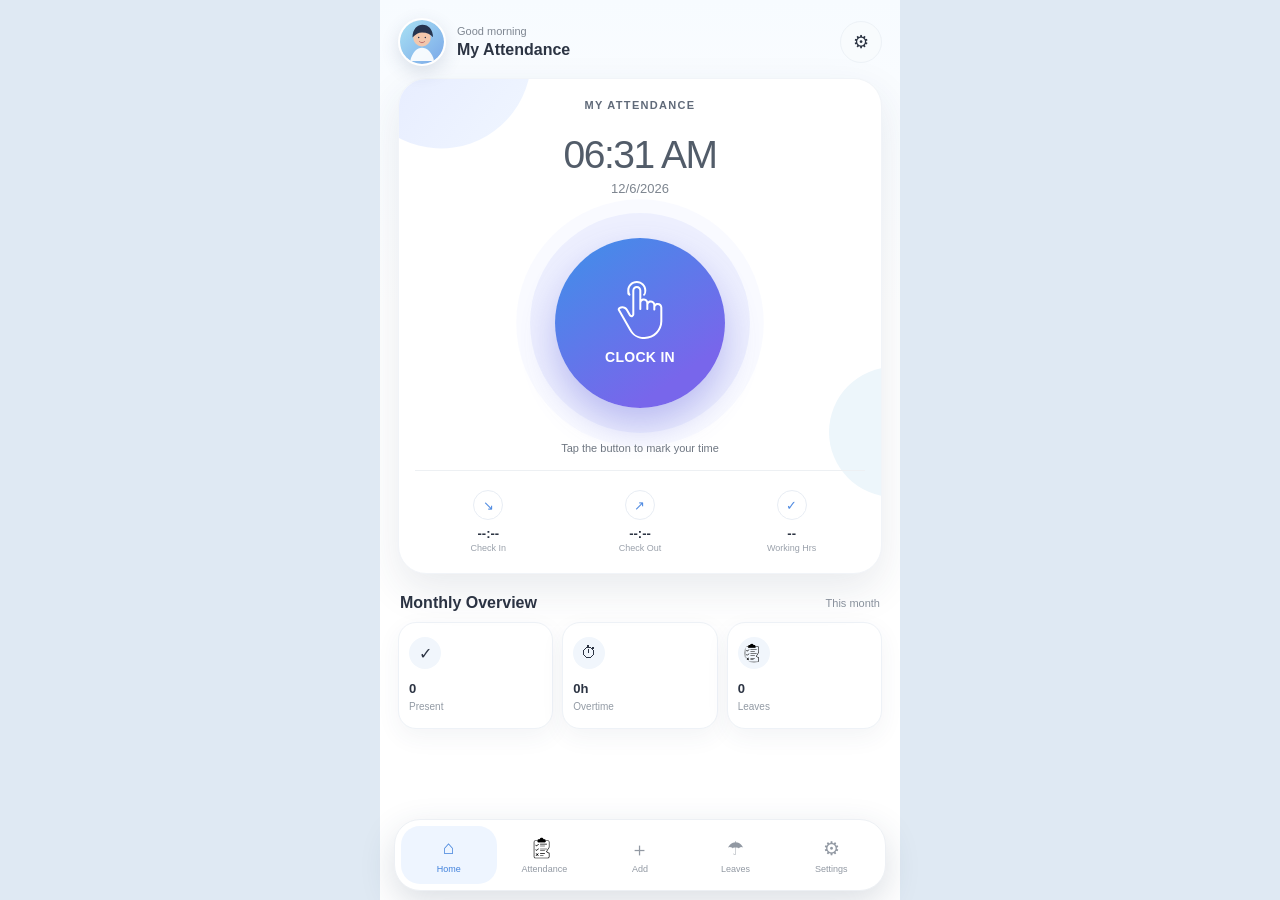
==== commit 52c32c37: "Redesign UI and fix navigation using supplied icons" ====
--- a/app/src/main/assets/index.html
+++ b/app/src/main/assets/index.html
@@ -2,23 +2,90 @@
 <html lang="en">
 <head>
 <meta charset="utf-8">
-<meta name="viewport" content="width=device-width,initial-scale=1,viewport-fit=cover">
+<meta name="viewport" content="width=device-width,initial-scale=1,viewport-fit=cover,user-scalable=no">
 <title>My Attendance</title>
-<style>
-:root{--ink:#182235;--muted:#7a8496;--blue:#4f82df;--pink:#ef3d8a;--green:#2dbb75;--red:#e85b6b;--glass:rgba(255,255,255,.72);--shadow:0 16px 42px rgba(56,83,132,.16)}
-*{box-sizing:border-box;-webkit-tap-highlight-color:transparent}html,body{margin:0;min-height:100%;font-family:Arial,Helvetica,sans-serif;color:var(--ink);background:#dceaf4}body{padding-top:env(safe-area-inset-top);padding-bottom:env(safe-area-inset-bottom)}button,input,select,textarea{font:inherit}button{cursor:pointer}.app{min-height:100vh;max-width:520px;margin:auto;position:relative;overflow:hidden;background:radial-gradient(circle at 16% 5%,rgba(105,204,238,.72),transparent 34%),radial-gradient(circle at 88% 38%,rgba(117,150,222,.43),transparent 36%),linear-gradient(180deg,#d6edf7 0%,#eef5fb 52%,#d8e8fb 100%)}.topbar{padding:16px 18px 8px;display:flex;align-items:center;justify-content:space-between;position:relative;z-index:2}.brand small{display:block;color:#637083;font-size:12px;margin-bottom:3px}.brand b{font-size:19px}.iconBtn{width:44px;height:44px;border:1px solid rgba(255,255,255,.76);border-radius:50%;background:rgba(255,255,255,.55);box-shadow:0 8px 22px rgba(84,107,145,.11);display:grid;place-items:center;font-size:18px}.screen{display:none;padding:6px 16px 104px;position:relative;z-index:2}.screen.active{display:block}.hero{padding:8px 0 12px}.hero h1{font-size:34px;line-height:1.04;margin:8px 0 8px;letter-spacing:-1px}.hero p{margin:0;color:#627083;font-size:13px}.glass{background:var(--glass);border:1px solid rgba(255,255,255,.72);box-shadow:var(--shadow);backdrop-filter:blur(18px);-webkit-backdrop-filter:blur(18px);border-radius:24px}.todayCard{padding:20px 18px;margin:12px 0 14px;text-align:center}.clockNow{font-size:34px;font-weight:800;letter-spacing:-1px}.dateNow{font-size:13px;color:var(--muted);margin-top:4px}.punchOrb{width:176px;height:176px;border-radius:50%;margin:22px auto 18px;border:8px solid rgba(255,255,255,.55);box-shadow:0 20px 42px rgba(55,87,145,.25),inset 0 0 0 1px rgba(255,255,255,.5);background:linear-gradient(145deg,#498fe7,#7c62e7);color:#fff;display:flex;align-items:center;justify-content:center;flex-direction:column;font-weight:900}.punchOrb.out{background:linear-gradient(145deg,#8338cc,#ff477e)}.punchOrb .finger{font-size:44px;margin-bottom:8px}.punchOrb .label{font-size:15px}.locationLine{font-size:11px;color:#6f7887}.metrics{display:grid;grid-template-columns:repeat(3,1fr);gap:8px;margin-top:14px}.metric{padding:13px 8px;background:rgba(255,255,255,.54);border:1px solid rgba(255,255,255,.78);border-radius:17px}.metric small{display:block;color:#8590a2;font-size:10px;margin-bottom:5px}.metric b{font-size:13px}.sectionHead{display:flex;align-items:center;justify-content:space-between;margin:18px 2px 10px}.sectionHead h2{font-size:17px;margin:0}.sectionHead span{font-size:11px;color:#6d7889}.quick{display:grid;grid-template-columns:repeat(3,1fr);gap:9px}.quickCard{padding:14px 10px;min-height:92px}.quickIcon{width:34px;height:34px;border-radius:50%;background:rgba(255,255,255,.58);display:grid;place-items:center;margin-bottom:14px}.quickCard b{font-size:12px}.notice{display:none;margin:0 16px 10px;padding:10px 12px;border-radius:12px;background:#fff5e6;color:#8b5b10;font-size:12px;border:1px solid #ffe2a7}.subHeader{display:flex;align-items:center;justify-content:space-between;padding:6px 0 12px}.subHeader h1{font-size:22px;margin:0}.monthRow{display:grid;grid-template-columns:1fr 1fr;gap:8px;margin-bottom:10px}.field,.timeBox{background:rgba(255,255,255,.64);border:1px solid rgba(255,255,255,.82);border-radius:16px;padding:10px 12px}label{display:block;font-size:10px;text-transform:uppercase;letter-spacing:.05em;color:#7d8798;font-weight:800;margin:10px 2px 5px}input,select,textarea{width:100%;border:0;outline:0;background:transparent;color:var(--ink);min-height:42px;font-size:15px}textarea{resize:vertical;min-height:78px}.records{display:grid;gap:9px}.record{padding:13px 14px}.recordTop{display:flex;align-items:center;justify-content:space-between;gap:10px;padding-bottom:9px;border-bottom:1px solid rgba(112,132,160,.12)}.recordDate{display:flex;align-items:center;gap:10px}.dayBox{width:45px;height:50px;border-radius:14px;background:rgba(255,255,255,.62);display:flex;flex-direction:column;align-items:center;justify-content:center}.dayBox b{font-size:17px}.dayBox small{font-size:9px;color:#738095}.badge{font-size:9px;font-weight:900;padding:5px 8px;border-radius:999px}.present{background:#def7e9;color:#178052}.absent{background:#fde5e8;color:#b52e43}.paid{background:#e9e6ff;color:#5c49bb}.unpaid{background:#fff0d9;color:#a06512}.half{background:#fff4cf;color:#9b6b04}.holiday{background:#dff7fb;color:#197b8b}.week{background:#e6eefc;color:#3f63a5}.recordGrid{display:grid;grid-template-columns:1fr 1fr 1fr;gap:8px;padding-top:10px}.rCell small{display:block;color:#8a94a3;font-size:9px}.rCell b{font-size:11px}.recordNote{font-size:11px;color:#6d7889;margin-top:8px}.recordBtns{display:grid;grid-template-columns:1fr 1fr;gap:7px;margin-top:10px}.btn{border:0;border-radius:14px;min-height:44px;font-weight:800}.btnPrimary{background:linear-gradient(135deg,#4e82df,#27a8e8);color:#fff}.btnGhost{background:rgba(255,255,255,.58);color:#42506a;border:1px solid rgba(255,255,255,.82)}.formCard{padding:16px;margin-bottom:12px}.row2{display:grid;grid-template-columns:1fr 1fr;gap:9px}.timeRow{display:grid;grid-template-columns:1fr 1fr 1fr;gap:6px}.timeRow.mode24{grid-template-columns:1fr 1fr}.periodHidden{display:none!important}.timeRow select{text-align:center;font-weight:800}.actions{display:grid;grid-template-columns:1fr 1fr;gap:8px;margin-top:14px}.seg{display:grid;grid-template-columns:1fr 1fr;border:1px solid rgba(255,255,255,.9);border-radius:14px;overflow:hidden;background:rgba(255,255,255,.38)}.seg button{border:0;background:transparent;padding:11px;color:#657083;font-weight:800}.seg button.on{background:#fff;color:#3976d0;box-shadow:0 4px 14px rgba(56,83,132,.12)}.duration{display:grid;grid-template-columns:1fr 12px 1fr;align-items:end;gap:6px}.sep{height:42px;display:grid;place-items:center;color:#8d96a4}.preview{margin-top:10px;background:rgba(255,255,255,.52);padding:10px;border-radius:13px;text-align:center;color:#4775bb;font-size:12px;font-weight:800}.leaveHero{padding:22px 16px;text-align:center}.leaveRing{width:184px;height:184px;border-radius:50%;margin:8px auto 18px;padding:11px;background:conic-gradient(#2f8bdf 0 68%,rgba(255,255,255,.68) 68% 100%)}.leaveRingInner{height:100%;border-radius:50%;background:rgba(255,255,255,.88);display:flex;align-items:center;justify-content:center;flex-direction:column}.leaveRingInner b{font-size:40px}.leaveRingInner span{font-size:13px;color:#6f7888}.leaveStats{display:grid;grid-template-columns:1fr 1fr;gap:8px}.leaveStat{padding:13px;background:rgba(255,255,255,.48);border-radius:16px}.leaveStat small{display:block;color:#8490a1;font-size:10px}.leaveStat b{font-size:21px}.leaveTypes{display:grid;grid-template-columns:repeat(3,1fr);gap:8px;margin-top:10px}.leaveType{text-align:center;padding:12px 6px;background:rgba(255,255,255,.48);border-radius:16px}.leaveType b{display:block;font-size:18px}.leaveType small{font-size:9px;color:#7b8494}.settingsCard{padding:16px;margin-bottom:10px}.backupGrid{display:grid;grid-template-columns:1fr 1fr;gap:8px;margin-top:10px}.bottomNav{position:fixed;z-index:20;left:50%;transform:translateX(-50%);bottom:max(10px,env(safe-area-inset-bottom));width:min(480px,calc(100% - 24px));height:72px;border-radius:36px;padding:7px;background:rgba(245,249,253,.82);border:1px solid rgba(255,255,255,.86);box-shadow:0 16px 38px rgba(64,86,124,.22);backdrop-filter:blur(20px);-webkit-backdrop-filter:blur(20px);display:grid;grid-template-columns:repeat(5,1fr);gap:4px}.navBtn{border:0;background:transparent;border-radius:28px;color:#7d8796;display:flex;align-items:center;justify-content:center;flex-direction:column;font-size:9px;gap:3px}.navBtn .ico{font-size:18px}.navBtn.active{background:linear-gradient(135deg,#5c8cdd,#3d78cf);color:#fff}.empty{text-align:center;padding:26px 8px;color:#7b8595;font-size:12px}@media(max-width:370px){.metrics{grid-template-columns:1fr}.quick{grid-template-columns:1fr 1fr}.row2,.monthRow,.actions,.backupGrid{grid-template-columns:1fr}.recordGrid{grid-template-columns:1fr 1fr}}
-</style>
+<link rel="stylesheet" href="app.css">
 </head>
 <body>
-<div class="app"><div id="notice" class="notice"></div><div class="topbar"><div class="brand"><small id="greeting">Welcome back</small><b>My Attendance</b></div><button class="iconBtn" type="button" onclick="showScreen('settings')">⚙</button></div>
-<section id="screen-home" class="screen active"><div class="hero"><h1>Empower Your<br>Workflow</h1><p>Simple personal attendance, leave and overtime tracking.</p></div><div class="glass todayCard"><div class="clockNow" id="clockNow">--:--</div><div class="dateNow" id="dateNow"></div><button id="punchOrb" class="punchOrb" type="button" onclick="togglePunch()"><span class="finger">☝</span><span class="label" id="punchLabel">CLOCK IN</span></button><div class="locationLine" id="todayStatus">Not punched in yet</div><div class="metrics"><div class="metric"><small>Check In</small><b id="homeIn">--:--</b></div><div class="metric"><small>Check Out</small><b id="homeOut">--:--</b></div><div class="metric"><small>Working</small><b id="homeWorked">--</b></div></div></div><div class="sectionHead"><h2>Overview</h2><span>This month</span></div><div class="quick"><div class="glass quickCard"><div class="quickIcon">✓</div><b><span id="qPresent">0</span> Present</b></div><div class="glass quickCard"><div class="quickIcon">⏱</div><b><span id="qOT">0h</span> Overtime</b></div><div class="glass quickCard"><div class="quickIcon">☂</div><b><span id="qLeave">0</span> Leaves</b></div></div></section>
-<section id="screen-attendance" class="screen"><div class="subHeader"><h1>Attendance History</h1></div><div class="monthRow"><div class="field"><input id="month" type="month" onchange="renderAll()"></div><div class="field"><select id="filter" onchange="renderAll()"><option value="">All Status</option><option>Present</option><option>Absent</option><option>Paid Leave</option><option>Unpaid Leave</option><option>Half Day</option><option>Holiday</option><option>Week Off</option></select></div></div><div id="records" class="records"></div></section>
-<section id="screen-add" class="screen"><div class="subHeader"><h1 id="formTitle">Add Attendance</h1></div><div class="glass formCard"><input type="hidden" id="editId"><label>Date</label><div class="field"><input id="date" type="date"></div><label>Status</label><div class="field"><select id="status" onchange="statusChanged()"><option>Present</option><option>Absent</option><option>Paid Leave</option><option>Unpaid Leave</option><option>Half Day</option><option>Holiday</option><option>Week Off</option></select></div><div class="row2"><div><label>Check In</label><div class="timeBox"><div id="checkInRow" class="timeRow"><select id="checkInH"></select><select id="checkInM"></select><select id="checkInP"><option>AM</option><option>PM</option></select></div></div></div><div><label>Check Out</label><div class="timeBox"><div id="checkOutRow" class="timeRow"><select id="checkOutH"></select><select id="checkOutM"></select><select id="checkOutP"><option>AM</option><option>PM</option></select></div></div></div></div><label>Holiday / Leave Name</label><div class="field"><input id="reason" placeholder="e.g. Diwali, Casual Leave"></div><label>Notes</label><div class="field"><textarea id="notes" placeholder="Optional note..."></textarea></div><div class="actions"><button class="btn btnPrimary" type="button" onclick="saveEntry()">Save Attendance</button><button class="btn btnGhost" type="button" onclick="resetForm()">Reset</button></div></div></section>
-<section id="screen-leaves" class="screen"><div class="subHeader"><h1>My Leaves</h1></div><div class="glass leaveHero"><div class="leaveRing"><div class="leaveRingInner"><b id="leaveBalance">0</b><span>Leave Balance</span></div></div><div class="leaveStats"><div class="leaveStat"><small>Accrued</small><b id="leaveAccrued">0</b></div><div class="leaveStat"><small>Used</small><b id="leaveUsed">0</b></div></div><div class="leaveTypes"><div class="leaveType"><b id="leavePaid">0</b><small>Paid</small></div><div class="leaveType"><b id="leaveUnpaid">0</b><small>Unpaid</small></div><div class="leaveType"><b id="leaveHoliday">0</b><small>Holiday</small></div></div></div><div class="sectionHead"><h2>Leave History</h2><span id="leaveYear"></span></div><div id="leaveRecords" class="records"></div></section>
-<section id="screen-settings" class="screen"><div class="subHeader"><h1>Settings</h1></div><div class="glass settingsCard"><label>Time Format</label><div class="seg"><button id="fmt12" type="button" onclick="setFormat('12h')">AM / PM</button><button id="fmt24" type="button" onclick="setFormat('24h')">24 Hours</button></div><label>Standard Working Duration</label><div class="duration"><div><label>Hours</label><div class="field"><select id="stdH" onchange="saveSettings()"></select></div></div><div class="sep">:</div><div><label>Minutes</label><div class="field"><select id="stdM" onchange="saveSettings()"></select></div></div></div><div class="preview" id="stdPreview"></div></div><div class="glass settingsCard"><div class="sectionHead" style="margin-top:0"><h2>Backup</h2><span>CSV</span></div><div class="backupGrid"><button class="btn btnGhost" type="button" onclick="exportCSV()">Export CSV</button><label class="btn btnGhost" style="display:grid;place-items:center">Import CSV<input type="file" accept=".csv,text/csv" hidden onchange="importCSV(event)"></label></div></div></section></div>
-<nav class="bottomNav"><button class="navBtn active" id="nav-home" onclick="showScreen('home')"><span class="ico">⌂</span><span>Home</span></button><button class="navBtn" id="nav-attendance" onclick="showScreen('attendance')"><span class="ico">▤</span><span>Attendance</span></button><button class="navBtn" id="nav-add" onclick="showScreen('add')"><span class="ico">＋</span><span>Add</span></button><button class="navBtn" id="nav-leaves" onclick="showScreen('leaves')"><span class="ico">☂</span><span>Leaves</span></button><button class="navBtn" id="nav-settings" onclick="showScreen('settings')"><span class="ico">⚙</span><span>Settings</span></button></nav>
-<script>
-(function(){var DATA='attendance_v6',SET='attendance_settings_v6';function E(id){return document.getElementById(id)}function pad(n){n=parseInt(n,10)||0;return n<10?'0'+n:String(n)}function today(){var d=new Date();return d.getFullYear()+'-'+pad(d.getMonth()+1)+'-'+pad(d.getDate())}function curMonth(){return today().substring(0,7)}function uid(){return String(new Date().getTime())+'_'+Math.floor(Math.random()*100000)}function now24(){var d=new Date();return pad(d.getHours())+':'+pad(d.getMinutes())}function notify(m){var n=E('notice');n.innerHTML=m;n.style.display='block';setTimeout(function(){n.style.display='none'},2500);try{if(window.Android&&Android.toast)Android.toast(m)}catch(e){}}function getData(){try{return JSON.parse(localStorage.getItem(DATA)||'[]')}catch(e){return[]}}function putData(a){localStorage.setItem(DATA,JSON.stringify(a))}function getSettings(){var d={h:8,m:0,fmt:'12h'};try{var o=JSON.parse(localStorage.getItem(SET)||'{}');if(typeof o.h!=='undefined')d.h=parseInt(o.h,10)||0;if(typeof o.m!=='undefined')d.m=parseInt(o.m,10)||0;if(o.fmt==='24h')d.fmt='24h'}catch(e){}return d}function putSettings(s){localStorage.setItem(SET,JSON.stringify(s))}function addOpt(s,v,t){var o=document.createElement('option');o.value=String(v);o.text=t;s.appendChild(o)}function buildStd(){E('stdH').innerHTML='';E('stdM').innerHTML='';for(var i=0;i<=23;i++)addOpt(E('stdH'),i,i+' hr');for(var m=0;m<60;m+=5)addOpt(E('stdM'),m,pad(m)+' min')}function buildTime(prefix,val){var s=getSettings(),h=E(prefix+'H'),m=E(prefix+'M'),p=E(prefix+'P'),r=E(prefix+'Row');h.innerHTML='';m.innerHTML='';var hh='',mm='',pp='AM';if(val){var a=val.split(':'),hv=parseInt(a[0],10),mv=parseInt(a[1],10);mm=String(Math.round(mv/5)*5%60);if(s.fmt==='12h'){pp=hv>=12?'PM':'AM';hh=String(hv%12||12)}else hh=String(hv)}addOpt(h,'','Hour');addOpt(m,'','Min');if(s.fmt==='12h'){for(var i=1;i<=12;i++)addOpt(h,i,pad(i));p.className='';r.className='timeRow'}else{for(var j=0;j<24;j++)addOpt(h,j,pad(j));p.className='periodHidden';r.className='timeRow mode24'}for(var x=0;x<60;x+=5)addOpt(m,x,pad(x));h.value=hh;m.value=mm;p.value=pp}function readTime(prefix){var h=E(prefix+'H').value,m=E(prefix+'M').value;if(h===''||m==='')return '';var s=getSettings(),hv=parseInt(h,10),mv=parseInt(m,10);if(s.fmt==='12h'){var pp=E(prefix+'P').value;if(pp==='AM'&&hv===12)hv=0;if(pp==='PM'&&hv!==12)hv+=12}return pad(hv)+':'+pad(mv)}function setTime(prefix,val){buildTime(prefix,val||'')}function workM(a,b){if(!a||!b)return 0;var aa=a.split(':'),bb=b.split(':'),x=parseInt(aa[0],10)*60+parseInt(aa[1],10),y=parseInt(bb[0],10)*60+parseInt(bb[1],10);if(y<x)y+=1440;return Math.max(0,y-x)}function otM(a,b){var s=getSettings();return Math.max(0,workM(a,b)-(s.h*60+s.m))}function dur(m){if(!m)return '--';var h=Math.floor(m/60),x=m%60;return h&&x?h+'h '+x+'m':h?h+'h':x+'m'}function ft(t){if(!t)return '--:--';var a=t.split(':'),h=parseInt(a[0],10),m=parseInt(a[1],10),s=getSettings();if(s.fmt==='24h')return pad(h)+':'+pad(m);var p=h>=12?'PM':'AM';return pad(h%12||12)+':'+pad(m)+' '+p}function fd(x){var a=x.split('-');return a[2]+'.'+a[1]+'.'+a[0]}function dayName(x){var d=new Date(x+'T00:00:00');return ['SUN','MON','TUE','WED','THU','FRI','SAT'][d.getDay()]}function cls(s){return {'Present':'present','Absent':'absent','Paid Leave':'paid','Unpaid Leave':'unpaid','Half Day':'half','Holiday':'holiday','Week Off':'week'}[s]||''}function esc(v){return String(v||'').replace(/[&<>"']/g,function(c){return {'&':'&amp;','<':'&lt;','>':'&gt;','"':'&quot;',"'":'&#39;'}[c]})}window.showScreen=function(name){var ss=document.getElementsByClassName('screen'),ns=document.getElementsByClassName('navBtn'),i;for(i=0;i<ss.length;i++)ss[i].className='screen';for(i=0;i<ns.length;i++)ns[i].className='navBtn';E('screen-'+name).className='screen active';E('nav-'+name).className='navBtn active';renderAll()}function tick(){var d=new Date(),s=getSettings();E('clockNow').innerHTML=d.toLocaleTimeString([],{hour:'2-digit',minute:'2-digit',hour12:s.fmt==='12h'});E('dateNow').innerHTML=d.toLocaleDateString([],{weekday:'long',day:'2-digit',month:'short',year:'numeric'});var hr=d.getHours();E('greeting').innerHTML=hr<12?'Good morning':hr<17?'Good afternoon':'Good evening'}window.togglePunch=function(){var a=getData(),x=null,i;for(i=0;i<a.length;i++)if(a[i].date===today()){x=a[i];break}var t=now24();if(!x){x={id:uid(),date:today(),status:'Present',checkIn:t,checkOut:'',reason:'',notes:''};a.push(x);notify('Punched in at '+ft(t))}else if(!x.checkIn){x.checkIn=t;x.status='Present';notify('Punched in at '+ft(t))}else if(!x.checkOut){x.checkOut=t;notify('Punched out at '+ft(t))}else{if(confirm('Today is already completed. Replace Punch In with current time?')){x.checkIn=t;x.checkOut='';notify('Punch In updated')}}putData(a);renderAll()}function statusChanged(){var s=E('status').value;if(s==='Absent'||s==='Paid Leave'||s==='Unpaid Leave'||s==='Holiday'||s==='Week Off'){setTime('checkIn','');setTime('checkOut','')}}window.statusChanged=statusChanged;window.saveEntry=function(){var d=E('date').value;if(!d){notify('Please select a date');return}var a=getData(),id=E('editId').value,dup=-1,i;for(i=0;i<a.length;i++)if(a[i].date===d&&a[i].id!==id){dup=i;break}if(dup>=0&&!confirm('Record already exists for this date. Replace it?'))return;if(dup>=0)a.splice(dup,1);var e={id:id||uid(),date:d,status:E('status').value,checkIn:readTime('checkIn'),checkOut:readTime('checkOut'),reason:E('reason').value.trim(),notes:E('notes').value.trim()};var found=-1;for(i=0;i<a.length;i++)if(a[i].id===e.id){found=i;break}if(found>=0)a[found]=e;else a.push(e);putData(a);resetForm();notify('Attendance saved');showScreen('attendance')}function resetForm(){E('editId').value='';E('date').value=today();E('status').value='Present';setTime('checkIn','');setTime('checkOut','');E('reason').value='';E('notes').value='';E('formTitle').innerHTML='Add Attendance'}window.resetForm=resetForm;window.editEntry=function(id){var a=getData(),x=null,i;for(i=0;i<a.length;i++)if(a[i].id===id){x=a[i];break}if(!x)return;E('editId').value=x.id;E('date').value=x.date;E('status').value=x.status;setTime('checkIn',x.checkIn);setTime('checkOut',x.checkOut);E('reason').value=x.reason||'';E('notes').value=x.notes||'';E('formTitle').innerHTML='Edit Attendance';showScreen('add')}window.delEntry=function(id){if(!confirm('Delete this attendance record?'))return;var a=getData(),b=[],i;for(i=0;i<a.length;i++)if(a[i].id!==id)b.push(a[i]);putData(b);renderAll()}window.setFormat=function(f){var s=getSettings(),ci=readTime('checkIn'),co=readTime('checkOut');s.fmt=f;putSettings(s);loadSettings();setTime('checkIn',ci);setTime('checkOut',co);renderAll()}window.saveSettings=function(){var s=getSettings();s.h=parseInt(E('stdH').value,10)||0;s.m=parseInt(E('stdM').value,10)||0;putSettings(s);loadSettings();renderAll()}function loadSettings(){var s=getSettings();E('stdH').value=String(s.h);E('stdM').value=String(s.m);E('fmt12').className=s.fmt==='12h'?'on':'';E('fmt24').className=s.fmt==='24h'?'on':'';E('stdPreview').innerHTML='Standard day: '+s.h+'h '+pad(s.m)+'m'}function renderHome(){var a=getData(),x=null,i;for(i=0;i<a.length;i++)if(a[i].date===today()){x=a[i];break}E('homeIn').innerHTML=x?ft(x.checkIn):'--:--';E('homeOut').innerHTML=x?ft(x.checkOut):'--:--';E('homeWorked').innerHTML=x?dur(workM(x.checkIn,x.checkOut)):'--';E('todayStatus').innerHTML=x?(x.status+' • '+(x.checkOut?'Day completed':'Currently checked in')):'Not punched in yet';var orb=E('punchOrb');if(x&&x.checkIn&&!x.checkOut){orb.className='punchOrb out';E('punchLabel').innerHTML='CLOCK OUT'}else{orb.className='punchOrb';E('punchLabel').innerHTML='CLOCK IN'}var mo=curMonth(),p=0,l=0,ot=0;for(i=0;i<a.length;i++)if(a[i].date.indexOf(mo)===0){if(a[i].status==='Present')p++;if(a[i].status==='Paid Leave'||a[i].status==='Unpaid Leave')l++;ot+=otM(a[i].checkIn,a[i].checkOut)}E('qPresent').innerHTML=p;E('qLeave').innerHTML=l;E('qOT').innerHTML=ot?dur(ot):'0h'}function renderAttendance(){var mo=E('month').value,f=E('filter').value,a=getData(),v=[],i;for(i=0;i<a.length;i++)if((!mo||a[i].date.indexOf(mo)===0)&&(!f||a[i].status===f))v.push(a[i]);v.sort(function(x,y){return y.date.localeCompare(x.date)});var out='';for(i=0;i<v.length;i++){var x=v[i],d=x.date.split('-');out+='<div class="glass record"><div class="recordTop"><div class="recordDate"><div class="dayBox"><b>'+d[2]+'</b><small>'+dayName(x.date)+'</small></div><div><b>'+fd(x.date)+'</b><div style="font-size:10px;color:#7d8795;margin-top:4px">'+esc(x.reason||'')+'</div></div></div><span class="badge '+cls(x.status)+'">'+esc(x.status)+'</span></div><div class="recordGrid"><div class="rCell"><small>Check In</small><b>'+ft(x.checkIn)+'</b></div><div class="rCell"><small>Check Out</small><b>'+ft(x.checkOut)+'</b></div><div class="rCell"><small>Working</small><b>'+dur(workM(x.checkIn,x.checkOut))+'</b></div></div><div class="recordNote">OT: '+dur(otM(x.checkIn,x.checkOut))+(x.notes?' • '+esc(x.notes):'')+'</div><div class="recordBtns"><button class="btn btnGhost" onclick="editEntry(\''+x.id+'\')">Edit</button><button class="btn btnGhost" onclick="delEntry(\''+x.id+'\')">Delete</button></div></div>'}E('records').innerHTML=out||'<div class="empty">No attendance records for this filter.</div>'}function renderLeaves(){var a=getData(),y=String(new Date().getFullYear()),paid=0,unpaid=0,hol=0,i,out='';for(i=0;i<a.length;i++){if(a[i].date.indexOf(y)===0){if(a[i].status==='Paid Leave')paid++;if(a[i].status==='Unpaid Leave')unpaid++;if(a[i].status==='Holiday')hol++}if(a[i].status==='Paid Leave'||a[i].status==='Unpaid Leave'){out+='<div class="glass record"><div class="recordTop"><div class="recordDate"><div class="dayBox"><b>'+a[i].date.split('-')[2]+'</b><small>'+dayName(a[i].date)+'</small></div><div><b>'+esc(a[i].reason||a[i].status)+'</b><div style="font-size:10px;color:#7d8795;margin-top:4px">'+fd(a[i].date)+'</div></div></div><span class="badge '+cls(a[i].status)+'">'+esc(a[i].status)+'</span></div></div>'}}var month=new Date().getMonth()+1,accrued=Math.round(month*1.5*10)/10,balance=Math.max(0,Math.round((accrued-paid)*10)/10);E('leaveAccrued').innerHTML=accrued;E('leaveUsed').innerHTML=paid;E('leaveBalance').innerHTML=balance;E('leavePaid').innerHTML=paid;E('leaveUnpaid').innerHTML=unpaid;E('leaveHoliday').innerHTML=hol;E('leaveYear').innerHTML=y;E('leaveRecords').innerHTML=out||'<div class="empty">No leave records yet.</div>'}window.renderAll=function(){tick();loadSettings();renderHome();renderAttendance();renderLeaves()}window.exportCSV=function(){var a=getData(),s=getSettings(),lines=['Date,Status,Check In,Check Out,Working Minutes,Standard Hours,Standard Minutes,Overtime Minutes,Reason,Notes'],i;for(i=0;i<a.length;i++)lines.push([a[i].date,a[i].status,a[i].checkIn||'',a[i].checkOut||'',workM(a[i].checkIn,a[i].checkOut),s.h,s.m,otM(a[i].checkIn,a[i].checkOut),String(a[i].reason||'').replace(/,/g,' '),String(a[i].notes||'').replace(/,/g,' ')].join(','));var txt=lines.join('\n'),name='attendance_'+today()+'.csv';try{if(window.Android&&Android.saveCsv){Android.saveCsv(name,txt);return}}catch(e){}var blob=new Blob([txt],{type:'text/csv'}),u=URL.createObjectURL(blob),aa=document.createElement('a');aa.href=u;aa.download=name;aa.click();URL.revokeObjectURL(u)}window.importCSV=function(ev){var f=ev.target.files[0];if(!f)return;var r=new FileReader();r.onload=function(){var rows=String(r.result).split(/\r?\n/),a=getData(),count=0,i;for(i=1;i<rows.length;i++){if(!rows[i])continue;var c=rows[i].split(',');if(c.length<2||!/^\d{4}-\d{2}-\d{2}$/.test(c[0]))continue;var e={id:uid(),date:c[0],status:c[1]||'Present',checkIn:c[2]||'',checkOut:c[3]||'',reason:c[8]||'',notes:c[9]||''},j,b=[];for(j=0;j<a.length;j++)if(a[j].date!==e.date)b.push(a[j]);b.push(e);a=b;count++}putData(a);renderAll();notify('Imported '+count+' records');ev.target.value=''};r.readAsText(f)}buildStd();buildTime('checkIn','');buildTime('checkOut','');E('date').value=today();E('month').value=curMonth();resetForm();loadSettings();renderAll();setInterval(tick,1000)})();
-</script>
+<div class="app soft-bg">
+  <div class="top">
+    <div class="profile"><div class="avatar"><img src="profile-placeholder.svg" alt="Profile"></div><div class="welcome"><small id="greeting">Welcome back</small><b>My Attendance</b></div></div>
+    <button class="topAction" id="topSettings" type="button">⚙</button>
+  </div>
+
+  <section class="screen active" id="screen-home">
+    <div class="clockPanel">
+      <div class="brandDot">MY ATTENDANCE</div>
+      <div class="bigTime" id="clockNow">--:--</div>
+      <div class="todayDate" id="dateNow"></div>
+      <div class="punchWrap"><div class="pulse2"></div><div class="pulse1"></div><button class="punchBtn" id="punchBtn" type="button"><img src="clock-in-button.svg" alt="Clock in"><span id="punchLabel">CLOCK IN</span></button></div>
+      <div class="statusText" id="todayStatus">Tap the button to mark your time</div>
+      <div class="stats3">
+        <div class="statItem"><div class="statIcon">↘</div><b id="homeIn">--:--</b><small>Check In</small></div>
+        <div class="statItem"><div class="statIcon">↗</div><b id="homeOut">--:--</b><small>Check Out</small></div>
+        <div class="statItem"><div class="statIcon">✓</div><b id="homeWorked">--</b><small>Working Hrs</small></div>
+      </div>
+    </div>
+    <div class="overviewHead"><b>Monthly Overview</b><span>This month</span></div>
+    <div class="overviewGrid">
+      <div class="miniCard"><div class="miniIcon">✓</div><b id="qPresent">0</b><small>Present</small></div>
+      <div class="miniCard"><div class="miniIcon">⏱</div><b id="qOT">0h</b><small>Overtime</small></div>
+      <div class="miniCard"><img src="attendance-list.svg" alt="Attendance"><b id="qLeave">0</b><small>Leaves</small></div>
+    </div>
+  </section>
+
+  <section class="screen" id="screen-attendance">
+    <div class="sectionHeader"><img src="attendance-list.svg" alt="Attendance"><h1>Attendance History</h1></div>
+    <div class="filterRow"><div class="field"><input type="month" id="monthFilter"></div><div class="field"><select id="statusFilter"><option value="">All Status</option><option>Present</option><option>Absent</option><option>Paid Leave</option><option>Unpaid Leave</option><option>Half Day</option><option>Holiday</option><option>Week Off</option></select></div></div>
+    <div class="records" id="records"></div>
+  </section>
+
+  <section class="screen" id="screen-add">
+    <div class="sectionHeader"><button class="back" type="button" data-screen="home">‹</button><h1 id="formTitle">Add Attendance</h1></div>
+    <div class="formCard">
+      <input type="hidden" id="editId">
+      <div class="label">Date</div><div class="field"><input type="date" id="dateInput"></div>
+      <div class="label">Status</div><div class="field"><select id="statusInput"><option>Present</option><option>Absent</option><option>Paid Leave</option><option>Unpaid Leave</option><option>Half Day</option><option>Holiday</option><option>Week Off</option></select></div>
+      <div class="row2">
+        <div><div class="label">Check In</div><div class="timeBox"><div class="timeRow" id="checkInRow"><select id="checkInH"></select><select id="checkInM"></select><select id="checkInP"><option>AM</option><option>PM</option></select></div></div></div>
+        <div><div class="label">Check Out</div><div class="timeBox"><div class="timeRow" id="checkOutRow"><select id="checkOutH"></select><select id="checkOutM"></select><select id="checkOutP"><option>AM</option><option>PM</option></select></div></div></div>
+      </div>
+      <div class="label">Holiday / Leave Name</div><div class="field"><input id="reasonInput" placeholder="e.g. Diwali, Casual Leave"></div>
+      <div class="label">Notes</div><div class="field"><textarea id="notesInput" placeholder="Optional note..."></textarea></div>
+      <div class="actions"><button class="btn primary" id="saveBtn" type="button">Save Attendance</button><button class="btn ghost" id="resetBtn" type="button">Reset</button></div>
+    </div>
+  </section>
+
+  <section class="screen" id="screen-leaves">
+    <div class="sectionHeader"><span class="navIcon">☂</span><h1>My Leaves</h1></div>
+    <div class="leaveCard">
+      <div class="leaveRing"><div class="leaveInner"><b id="leaveBalance">0</b><span>Leave Balance</span></div></div>
+      <div class="leaveStats"><div class="leaveStat"><small>Accrued</small><b id="leaveAccrued">0</b></div><div class="leaveStat"><small>Used</small><b id="leaveUsed">0</b></div></div>
+      <div class="leaveTypes"><div class="leaveType"><b id="leavePaid">0</b><small>Paid Leave</small></div><div class="leaveType"><b id="leaveUnpaid">0</b><small>Unpaid</small></div><div class="leaveType"><b id="leaveHoliday">0</b><small>Holiday</small></div></div>
+    </div>
+    <div class="overviewHead"><b>Leave History</b><span id="leaveYear"></span></div><div class="records" id="leaveRecords"></div>
+  </section>
+
+  <section class="screen" id="screen-settings">
+    <div class="sectionHeader"><span class="navIcon">⚙</span><h1>Settings</h1></div>
+    <div class="settingsCard">
+      <div class="label">Time Format</div><div class="seg"><button id="fmt12" type="button">AM / PM</button><button id="fmt24" type="button">24 Hours</button></div>
+      <div class="label">Standard Working Duration</div><div class="duration"><div><div class="label">Hours</div><div class="field"><select id="stdHours"></select></div></div><div class="sep">:</div><div><div class="label">Minutes</div><div class="field"><select id="stdMinutes"></select></div></div></div>
+      <div class="preview" id="stdPreview">Standard day: 8h 00m</div>
+    </div>
+    <div class="settingsCard"><div class="overviewHead" style="margin-top:0"><b>Backup</b><span>CSV</span></div><div class="backupGrid"><button class="btn ghost" id="exportBtn" type="button">Export CSV</button><label class="btn ghost" style="display:grid;place-items:center">Import CSV<input type="file" id="importInput" accept=".csv,text/csv" hidden></label></div></div>
+  </section>
+</div>
+
+<div class="toast" id="toast"></div>
+<nav class="bottomNav">
+  <button class="navBtn active" data-screen="home"><span class="navIcon">⌂</span><span>Home</span></button>
+  <button class="navBtn" data-screen="attendance"><span class="navIcon"><img src="attendance-list.svg" alt="Attendance"></span><span>Attendance</span></button>
+  <button class="navBtn" data-screen="add"><span class="navIcon">＋</span><span>Add</span></button>
+  <button class="navBtn" data-screen="leaves"><span class="navIcon">☂</span><span>Leaves</span></button>
+  <button class="navBtn" data-screen="settings"><span class="navIcon">⚙</span><span>Settings</span></button>
+</nav>
+
+<script src="app.js"></script>
 </body>
 </html>
--- a/app/src/main/assets/app.css
+++ b/app/src/main/assets/app.css
@@ -0,0 +1,6 @@
+:root{--ink:#2c3443;--muted:#8a919c;--line:#edf0f4;--blue:#4c8fe9;--blue2:#7a61e8;--pink:#ee367e;--green:#3fbd78;--red:#ef6070;--orange:#f7aa35;--bg:#f6f8fb;--shadow:0 16px 42px rgba(39,55,86,.10)}
+*{box-sizing:border-box;-webkit-tap-highlight-color:transparent}html,body{margin:0;padding:0;min-height:100%;font-family:Arial,Helvetica,sans-serif;background:#dfe9f3;color:var(--ink)}body{padding-top:env(safe-area-inset-top);padding-bottom:env(safe-area-inset-bottom)}button,input,select,textarea{font:inherit;color:inherit}button{cursor:pointer}.app{max-width:520px;min-height:100vh;margin:0 auto;background:#fff;position:relative;overflow-x:hidden;padding-bottom:94px}.soft-bg{background:linear-gradient(180deg,#f7fbff 0,#fff 34%,#fff 100%)}
+.top{height:78px;display:flex;align-items:center;justify-content:space-between;padding:14px 18px 8px;background:transparent;position:relative;z-index:5}.profile{display:flex;align-items:center;gap:11px}.avatar{width:48px;height:48px;border-radius:50%;overflow:hidden;border:2px solid #fff;box-shadow:0 6px 18px rgba(45,66,105,.15);background:#dfeaf5}.avatar img{width:100%;height:100%;object-fit:cover}.welcome small{display:block;font-size:11px;color:#7f8792;margin-bottom:4px}.welcome b{font-size:16px}.topAction{width:42px;height:42px;border-radius:50%;border:1px solid #edf2f7;background:#f8fbfd;display:grid;place-items:center;font-size:18px}.screen{display:none;padding:0 18px 20px}.screen.active{display:block}.pageTitle{font-size:25px;margin:7px 0 16px;font-weight:800;letter-spacing:-.4px}.subTitle{font-size:12px;color:var(--muted);margin-top:-10px;margin-bottom:18px}
+.clockPanel{position:relative;overflow:hidden;background:#fff;border-radius:28px;padding:18px 16px 16px;box-shadow:var(--shadow);border:1px solid #f1f4f8;text-align:center}.clockPanel:before{content:"";position:absolute;width:180px;height:95px;border-radius:0 0 90px 90px;background:linear-gradient(135deg,#e5ebff,#f0f6ff);left:-42px;top:-26px;transform:rotate(-8deg)}.clockPanel:after{content:"";position:absolute;width:130px;height:130px;border-radius:50%;background:#edf6fb;right:-78px;bottom:76px}.brandDot{position:relative;z-index:2;text-align:center;font-size:11px;letter-spacing:.12em;color:#606a79;font-weight:700;margin:2px 0 24px}.bigTime{position:relative;z-index:2;font-size:39px;line-height:1;font-weight:400;color:#525c69;letter-spacing:-1.5px}.todayDate{position:relative;z-index:2;margin-top:7px;color:#7d858f;font-size:13px}.punchWrap{position:relative;z-index:2;margin:28px auto 20px;width:198px;height:198px}.pulse1,.pulse2{position:absolute;border-radius:50%;inset:0;background:rgba(93,115,235,.08)}.pulse1{transform:scale(1.11)}.pulse2{transform:scale(1.25);background:rgba(93,115,235,.035)}.punchBtn{position:absolute;inset:14px;border-radius:50%;border:0;background:linear-gradient(145deg,#418ee9 4%,#7866eb 78%);box-shadow:0 17px 34px rgba(88,88,219,.33);color:#fff;display:flex;flex-direction:column;align-items:center;justify-content:center;gap:10px}.punchBtn.out{background:linear-gradient(145deg,#9b2fb8 3%,#f13b7c 76%);box-shadow:0 17px 34px rgba(224,54,124,.32)}.punchBtn img{width:58px;height:58px}.punchBtn span{font-size:14px;font-weight:800;letter-spacing:.02em}.statusText{position:relative;z-index:2;font-size:11px;color:#6e7681;margin-bottom:16px}.stats3{position:relative;z-index:2;border-top:1px solid #edf0f3;padding-top:15px;display:grid;grid-template-columns:repeat(3,1fr);gap:5px}.statItem{padding:4px}.statIcon{width:30px;height:30px;border:1px solid #e8edf4;border-radius:50%;display:grid;place-items:center;margin:0 auto 6px;color:#508be1;font-size:13px}.statItem b{font-size:13px;display:block}.statItem small{font-size:9px;color:#9aa1ab;margin-top:2px;display:block}.overviewHead{display:flex;justify-content:space-between;align-items:center;margin:20px 2px 10px}.overviewHead b{font-size:16px}.overviewHead span{font-size:11px;color:#8b939e}.overviewGrid{display:grid;grid-template-columns:repeat(3,1fr);gap:9px}.miniCard{border:1px solid #eef2f7;border-radius:18px;background:#fff;padding:14px 10px;box-shadow:0 8px 24px rgba(48,67,101,.06)}.miniCard img,.miniIcon{width:32px;height:32px;display:grid;place-items:center;border-radius:50%;background:#f1f6fc;margin-bottom:12px}.miniCard img{padding:6px}.miniCard b{font-size:13px;display:block}.miniCard small{font-size:10px;color:#929aa4}.sectionHeader{display:flex;align-items:center;gap:12px;margin:5px 0 15px}.sectionHeader .back{width:38px;height:38px;border-radius:50%;background:#f5f8fb;border:1px solid #edf0f4;display:grid;place-items:center;border:none}.sectionHeader img{width:30px;height:30px}.sectionHeader h1{font-size:21px;margin:0}.filterRow{display:grid;grid-template-columns:1fr 1fr;gap:9px;margin-bottom:12px}.field{background:#f8fafc;border:1px solid #edf1f5;border-radius:15px;padding:8px 10px}.field input,.field select,.field textarea{width:100%;border:0;outline:0;background:transparent;min-height:38px;font-size:14px}.field textarea{min-height:78px;resize:vertical}.records{display:grid;gap:9px}.record{background:#fff;border:1px solid #eef1f5;border-radius:18px;padding:12px;box-shadow:0 8px 24px rgba(48,67,101,.05)}.recordTop{display:flex;align-items:center;justify-content:space-between;gap:10px}.dateBlock{width:48px;height:52px;border:1px solid #e9edf3;border-radius:12px;display:flex;flex-direction:column;align-items:center;justify-content:center}.dateBlock b{font-size:17px}.dateBlock small{font-size:9px;color:#8993a0}.recordMain{flex:1;min-width:0}.recordTimes{display:grid;grid-template-columns:1fr 1fr 1fr;gap:7px}.timeCol small{display:block;font-size:8px;color:#949ca7}.timeCol b{font-size:11px}.statusBadge{font-size:9px;padding:5px 7px;border-radius:20px;font-weight:800}.present{background:#e4f8eb;color:#278b59}.absent{background:#fde8ec;color:#bb4153}.paid{background:#eeeaff;color:#6654c6}.unpaid{background:#fff1df;color:#a56a12}.half{background:#fff4cd;color:#a77904}.holiday{background:#e1f7fb;color:#217b89}.week{background:#e8eefb;color:#4c64a0}.recordMeta{font-size:10px;color:#8e97a2;margin-top:9px;border-top:1px solid #f0f2f5;padding-top:8px}.recordActions{display:grid;grid-template-columns:1fr 1fr;gap:7px;margin-top:9px}.btn{min-height:42px;border:0;border-radius:13px;font-weight:800}.primary{background:linear-gradient(135deg,#4d8fe9,#5578dc);color:#fff}.ghost{background:#f7f9fc;border:1px solid #edf0f4;color:#4f5a68}.formCard,.leaveCard,.settingsCard{background:#fff;border:1px solid #eef1f5;border-radius:22px;padding:15px;box-shadow:var(--shadow);margin-bottom:12px}.label{font-size:9px;color:#8b94a0;text-transform:uppercase;font-weight:800;letter-spacing:.06em;margin:11px 3px 5px}.row2{display:grid;grid-template-columns:1fr 1fr;gap:9px}.timeBox{border:1px solid #edf1f5;border-radius:15px;background:#f9fbfd;padding:8px}.timeRow{display:grid;grid-template-columns:1fr 1fr 1fr;gap:5px}.timeRow.mode24{grid-template-columns:1fr 1fr}.timeRow select{width:100%;border:0;background:#fff;border-radius:10px;min-height:40px;text-align:center;font-weight:700}.periodHidden{display:none!important}.actions{display:grid;grid-template-columns:1fr 1fr;gap:8px;margin-top:13px}.seg{display:grid;grid-template-columns:1fr 1fr;border-radius:14px;overflow:hidden;border:1px solid #edf0f4;background:#f7f9fb}.seg button{border:0;background:transparent;padding:11px;font-weight:800;color:#7c8591}.seg button.on{background:#fff;color:#4986db;box-shadow:0 4px 14px rgba(50,75,116,.08)}.duration{display:grid;grid-template-columns:1fr 14px 1fr;gap:6px;align-items:end}.sep{display:grid;place-items:center;height:42px;color:#929ba5}.preview{background:#f3f8ff;border-radius:12px;padding:10px;text-align:center;color:#4b78b8;font-size:11px;font-weight:800;margin-top:9px}.leaveRing{width:188px;height:188px;border-radius:50%;margin:5px auto 17px;padding:10px;background:conic-gradient(#2d8bdd 0 67%,#e9eef3 67% 100%)}.leaveInner{height:100%;border-radius:50%;background:#fff;display:flex;flex-direction:column;align-items:center;justify-content:center}.leaveInner b{font-size:40px}.leaveInner span{font-size:13px;color:#7f8790}.leaveStats{display:grid;grid-template-columns:1fr 1fr;gap:8px}.leaveStat{text-align:center;background:#f8fafc;border-radius:14px;padding:11px}.leaveStat small{font-size:9px;color:#8e96a1}.leaveStat b{font-size:19px;display:block;margin-top:3px}.leaveTypes{display:grid;grid-template-columns:repeat(3,1fr);gap:7px;margin-top:9px}.leaveType{text-align:center;border:1px solid #eef1f4;border-radius:14px;padding:10px 5px}.leaveType b{display:block;font-size:17px}.leaveType small{font-size:8px;color:#8c95a0}.backupGrid{display:grid;grid-template-columns:1fr 1fr;gap:8px}.empty{text-align:center;color:#949ba5;padding:28px 8px;font-size:12px}.toast{display:none;position:fixed;left:50%;transform:translateX(-50%);bottom:105px;z-index:80;background:#252f3d;color:#fff;border-radius:18px;padding:10px 15px;font-size:11px;box-shadow:0 10px 30px rgba(0,0,0,.2)}
+.bottomNav{position:fixed;bottom:max(9px,env(safe-area-inset-bottom));left:50%;transform:translateX(-50%);width:min(492px,calc(100% - 22px));height:72px;background:#fff;border:1px solid #edf0f4;border-radius:26px;box-shadow:0 12px 34px rgba(43,64,97,.17);z-index:40;display:grid;grid-template-columns:repeat(5,1fr);padding:6px}.navBtn{border:0;background:transparent;border-radius:19px;color:#9299a3;font-size:9px;display:flex;flex-direction:column;align-items:center;justify-content:center;gap:4px}.navIcon{width:23px;height:23px;display:grid;place-items:center;font-size:19px}.navIcon img{width:22px;height:22px;object-fit:contain}.navBtn.active{color:#4383dc;background:#eef5ff}.navBtn.active .navIcon img{filter:none}
+@media(max-width:375px){.overviewGrid{grid-template-columns:1fr 1fr}.row2,.filterRow,.actions,.backupGrid{grid-template-columns:1fr}.recordTimes{grid-template-columns:1fr 1fr}.stats3{grid-template-columns:1fr 1fr 1fr}}
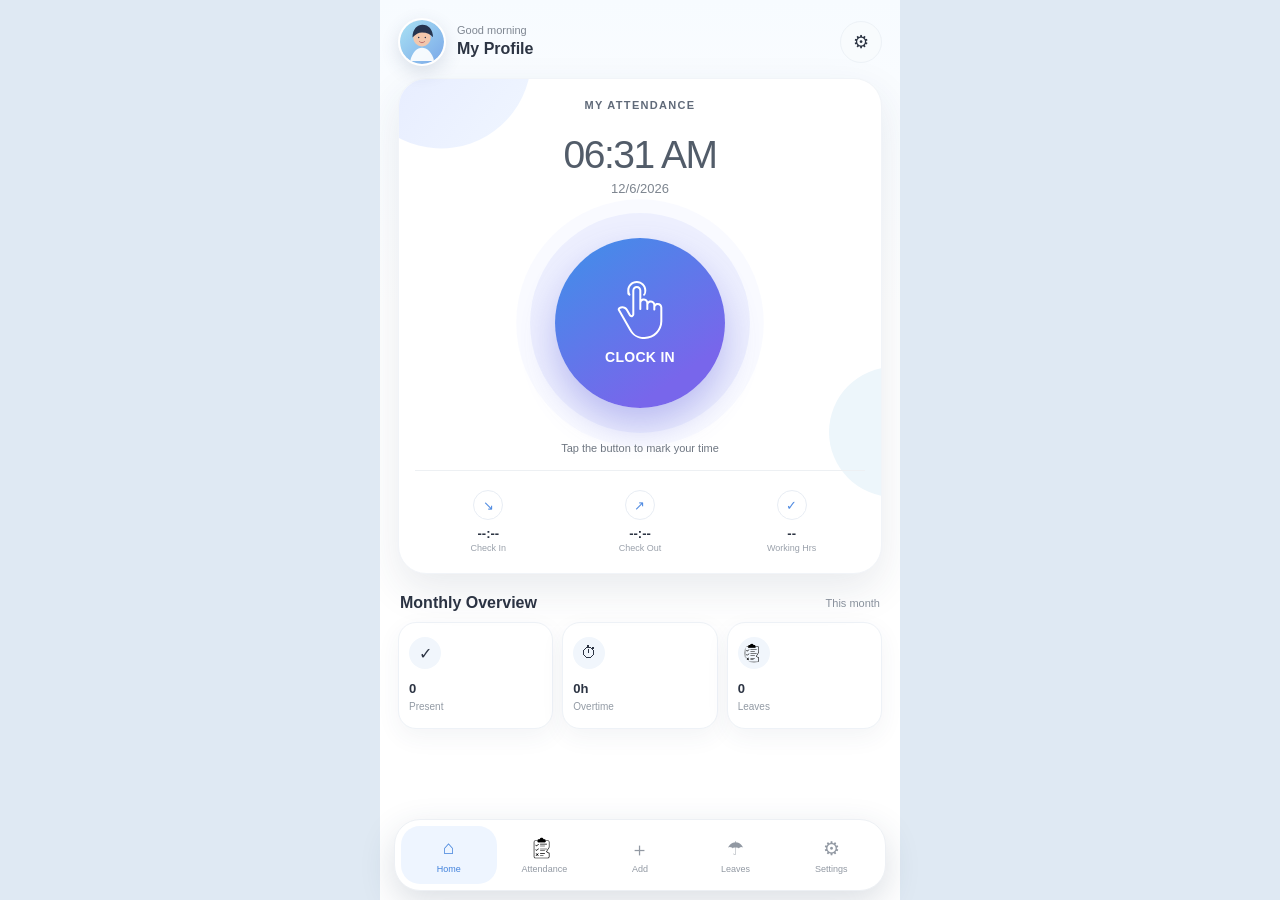
==== commit fd5a28d5: "Load settings extensions directly and stabilize app pages" ====
--- a/app/src/main/assets/index.html
+++ b/app/src/main/assets/index.html
@@ -5,6 +5,8 @@
 <meta name="viewport" content="width=device-width,initial-scale=1,viewport-fit=cover,user-scalable=no">
 <title>My Attendance</title>
 <link rel="stylesheet" href="app.css">
+<link rel="stylesheet" id="extrasCss" href="extras.css">
+<script>window.onerror=function(){return true};window.onunhandledrejection=function(){return true};</script>
 </head>
 <body>
 <div class="app soft-bg">
@@ -15,7 +17,7 @@
 
   <section class="screen active" id="screen-home">
     <div class="clockPanel">
-      <div class="brandDot">MY ATTENDANCE</div>
+      <div class="brandDot" id="appTitleDisplay">MY ATTENDANCE</div>
       <div class="bigTime" id="clockNow">--:--</div>
       <div class="todayDate" id="dateNow"></div>
       <div class="punchWrap"><div class="pulse2"></div><div class="pulse1"></div><button class="punchBtn" id="punchBtn" type="button"><img src="clock-in-button.svg" alt="Clock in"><span id="punchLabel">CLOCK IN</span></button></div>
@@ -87,5 +89,6 @@
 </nav>
 
 <script src="app.js"></script>
+<script id="extrasJs" src="extras.js"></script>
 </body>
 </html>
--- a/app/src/main/assets/extras.css
+++ b/app/src/main/assets/extras.css
@@ -0,0 +1,2 @@
+/* Settings extension + edit popup */
+.settingsHub{display:block}.settingsDetails{display:block}.settingsIntro{padding:4px 2px 12px}.settingsIntro b{display:block;font-size:20px}.settingsIntro small{display:block;margin-top:4px;color:#8b94a0;font-size:10px;line-height:1.45}.settingsMenuRow{width:100%;border:1px solid #edf1f5;background:#fff;border-radius:17px;min-height:68px;padding:11px 12px;margin-bottom:9px;display:grid;grid-template-columns:42px 1fr 18px;gap:10px;align-items:center;text-align:left;box-shadow:0 7px 22px rgba(45,64,96,.05)}.settingsMenuIcon{width:40px;height:40px;border-radius:13px;background:#eef5ff;color:#4682d8;display:grid;place-items:center;font-size:18px}.settingsMenuText b{display:block;font-size:13px}.settingsMenuText small{display:block;color:#949da8;font-size:9px;margin-top:3px;line-height:1.4}.settingsChevron{font-size:22px;color:#9ca4ae}.settingsDetail{display:none}.settingDetailHead{display:flex;align-items:center;gap:10px;margin:0 0 12px}.settingDetailHead h2{font-size:20px;margin:0}.settingBack{width:38px;height:38px;border:0;border-radius:50%;background:#f4f8fc;font-size:25px;color:#566273;display:grid;place-items:center;padding:0 0 3px}.settingsExtraTitle{margin-bottom:10px}.settingsExtraTitle b{font-size:16px;display:block}.settingsExtraTitle small{font-size:10px;color:#8c95a0;line-height:1.4;display:block;margin-top:4px}.extraFull{width:100%;margin-top:12px}.profileEditRow{display:flex;align-items:center;gap:14px;margin:10px 0 12px}.profilePreview{width:84px;height:84px;border-radius:50%;overflow:hidden;background:#eef4fa;border:3px solid #fff;box-shadow:0 8px 22px rgba(45,66,105,.14);flex:0 0 auto}.profilePreview img{width:100%;height:100%;object-fit:cover}.profilePhotoActions{display:grid;grid-template-columns:1fr 1fr;gap:7px;flex:1}.extraFileBtn{display:grid;place-items:center;min-height:42px}.leaveSetupRows{display:grid;gap:8px;margin-top:10px}.leaveSetupRow{display:grid;grid-template-columns:1fr 88px 38px;gap:7px;align-items:center}.leaveSetupRow .field{padding:5px 8px}.leaveSetupDelete{height:40px;border:0;border-radius:11px;background:#fff0f2;color:#c54b5e;font-weight:900}.leaveSetupActions{display:grid;grid-template-columns:1fr 1fr;gap:8px;margin-top:10px}.extraPreview{background:#f3f8ff;border-radius:12px;padding:10px;text-align:center;color:#4b78b8;font-size:11px;font-weight:800;margin-top:9px}.uploadBox{min-height:92px;border:1.5px dashed #cbd9ea;border-radius:16px;background:#f8fbff;display:flex;align-items:center;justify-content:center;flex-direction:column;text-align:center;padding:14px;color:#617087;cursor:pointer}.uploadBox span{width:34px;height:34px;border-radius:50%;display:grid;place-items:center;background:#eaf3ff;color:#4b85d9;font-size:20px;margin-bottom:6px}.uploadBox b{font-size:12px}.uploadBox small{font-size:9px;color:#9aa3ae;margin-top:3px}.documentList{display:grid;gap:8px;margin-top:12px}.docCard{border:1px solid #edf1f5;border-radius:15px;padding:11px;background:#fbfcfe}.docTop{display:flex;gap:9px;align-items:center}.docIcon{width:36px;height:36px;border-radius:11px;background:#edf5ff;display:grid;place-items:center;color:#4b86dc;font-size:17px}.docInfo{flex:1;min-width:0}.docInfo b{font-size:12px;display:block;white-space:nowrap;overflow:hidden;text-overflow:ellipsis}.docInfo small{font-size:9px;color:#8e97a2}.docMeta{font-size:9px;color:#8e97a2;margin-top:7px;line-height:1.5}.docActions{display:grid;grid-template-columns:1fr 1fr;gap:6px;margin-top:8px}.docActions.three{grid-template-columns:1fr 1fr 1fr}.docActions .btn{min-height:36px;font-size:10px}.extraLeaveCategory{display:none}.extraEmpty{text-align:center;color:#949ba5;padding:16px 8px;font-size:11px}.topProfileMeta{font-size:9px;color:#9aa1ab;margin-top:2px;max-width:210px;white-space:nowrap;overflow:hidden;text-overflow:ellipsis}.leaveType b{font-size:14px!important}.leaveType small{line-height:1.3;display:block;margin-top:3px}.extraSelect{width:100%;border:0;outline:0;background:transparent;min-height:38px;font-size:14px}.docDates{display:grid;grid-template-columns:1fr 1fr;gap:9px}.editModal{display:none;position:fixed;inset:0;z-index:120;background:rgba(23,34,51,.42);padding:18px;align-items:flex-end;justify-content:center;backdrop-filter:blur(5px);-webkit-backdrop-filter:blur(5px)}.editModal.show{display:flex}.editSheet{width:min(500px,100%);max-height:90vh;overflow:auto;background:#fff;border-radius:26px 26px 18px 18px;padding:16px;box-shadow:0 24px 70px rgba(20,33,54,.28)}.editSheetHead{display:flex;align-items:center;justify-content:space-between;margin-bottom:4px}.editSheetHead b{font-size:18px}.editSheetHead button{width:36px;height:36px;border:0;border-radius:50%;background:#f3f6f9;font-size:22px;color:#596575}.editSheet .row2{margin-top:2px}@media(max-width:375px){.profilePhotoActions,.leaveSetupActions,.docDates{grid-template-columns:1fr}.leaveSetupRow{grid-template-columns:1fr 75px 36px}.docActions.three{grid-template-columns:1fr}.settingsMenuRow{grid-template-columns:38px 1fr 16px}.editSheet .row2{grid-template-columns:1fr}}
